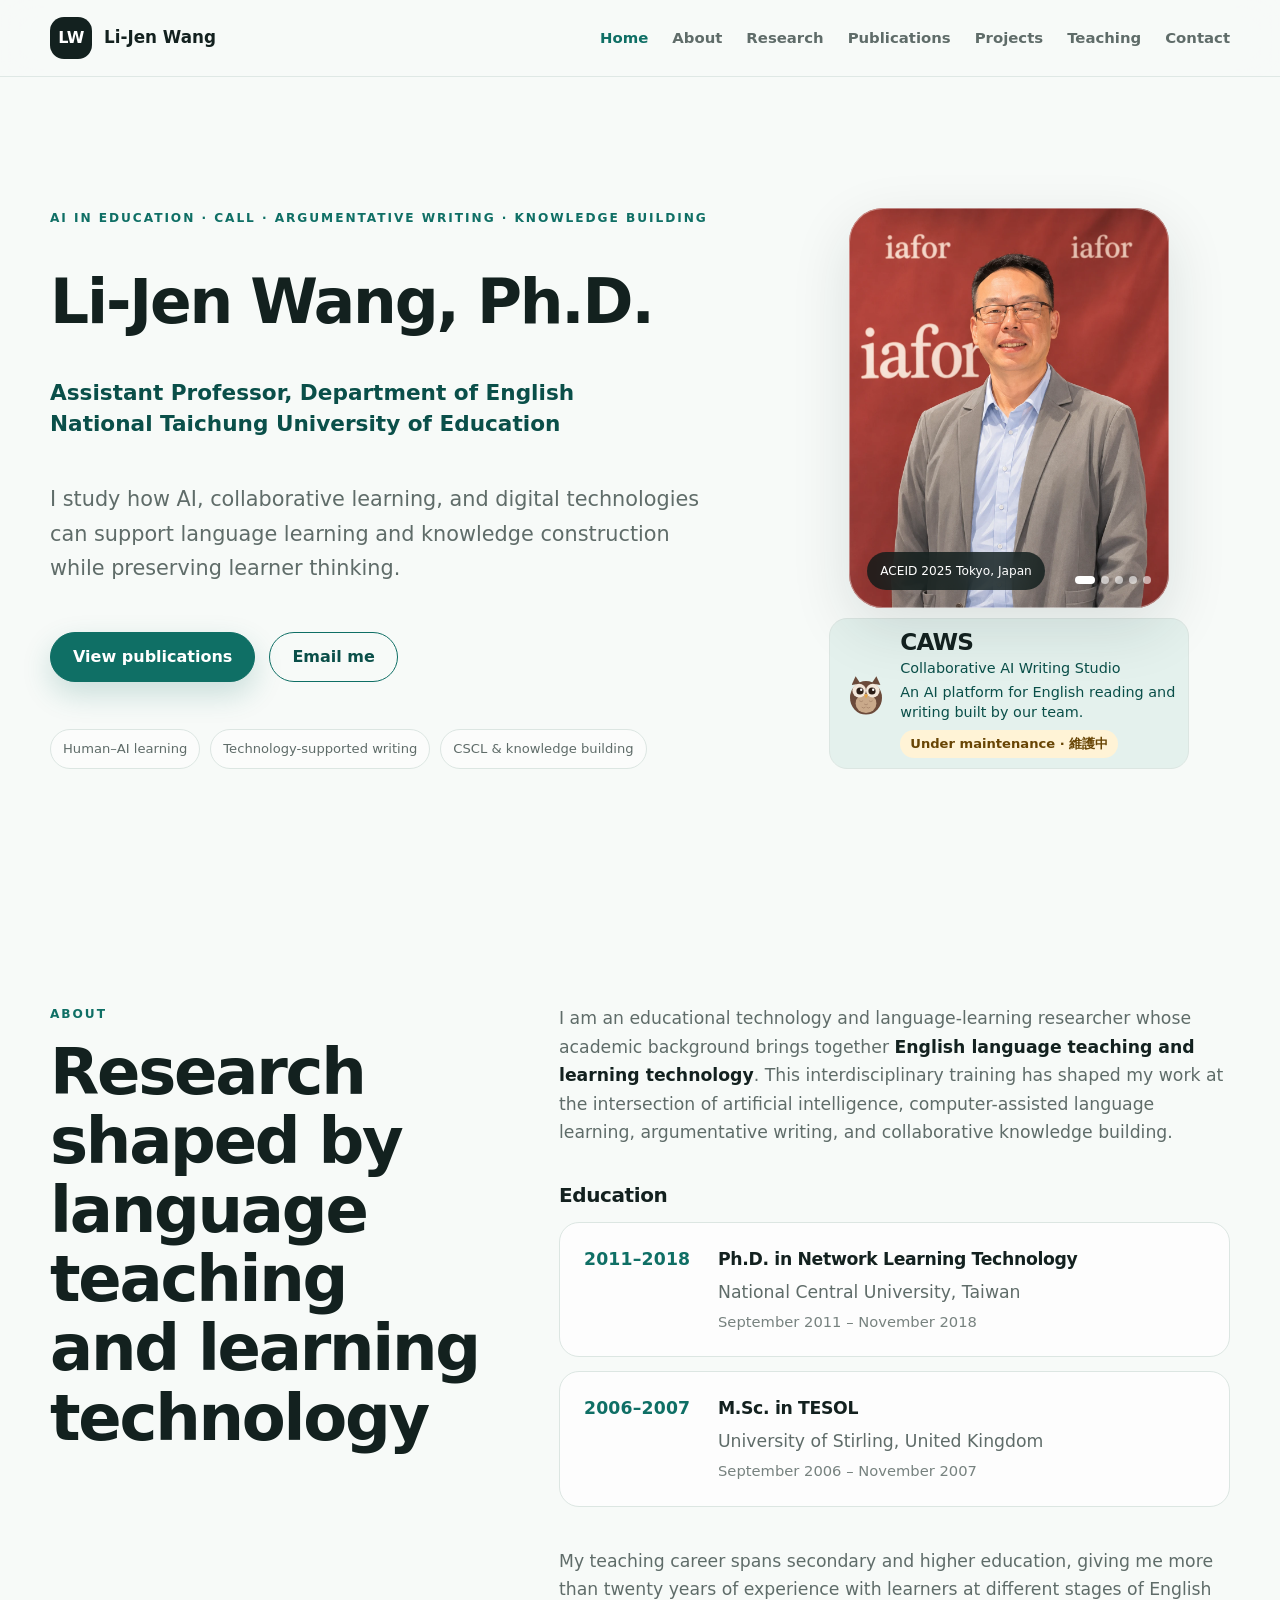
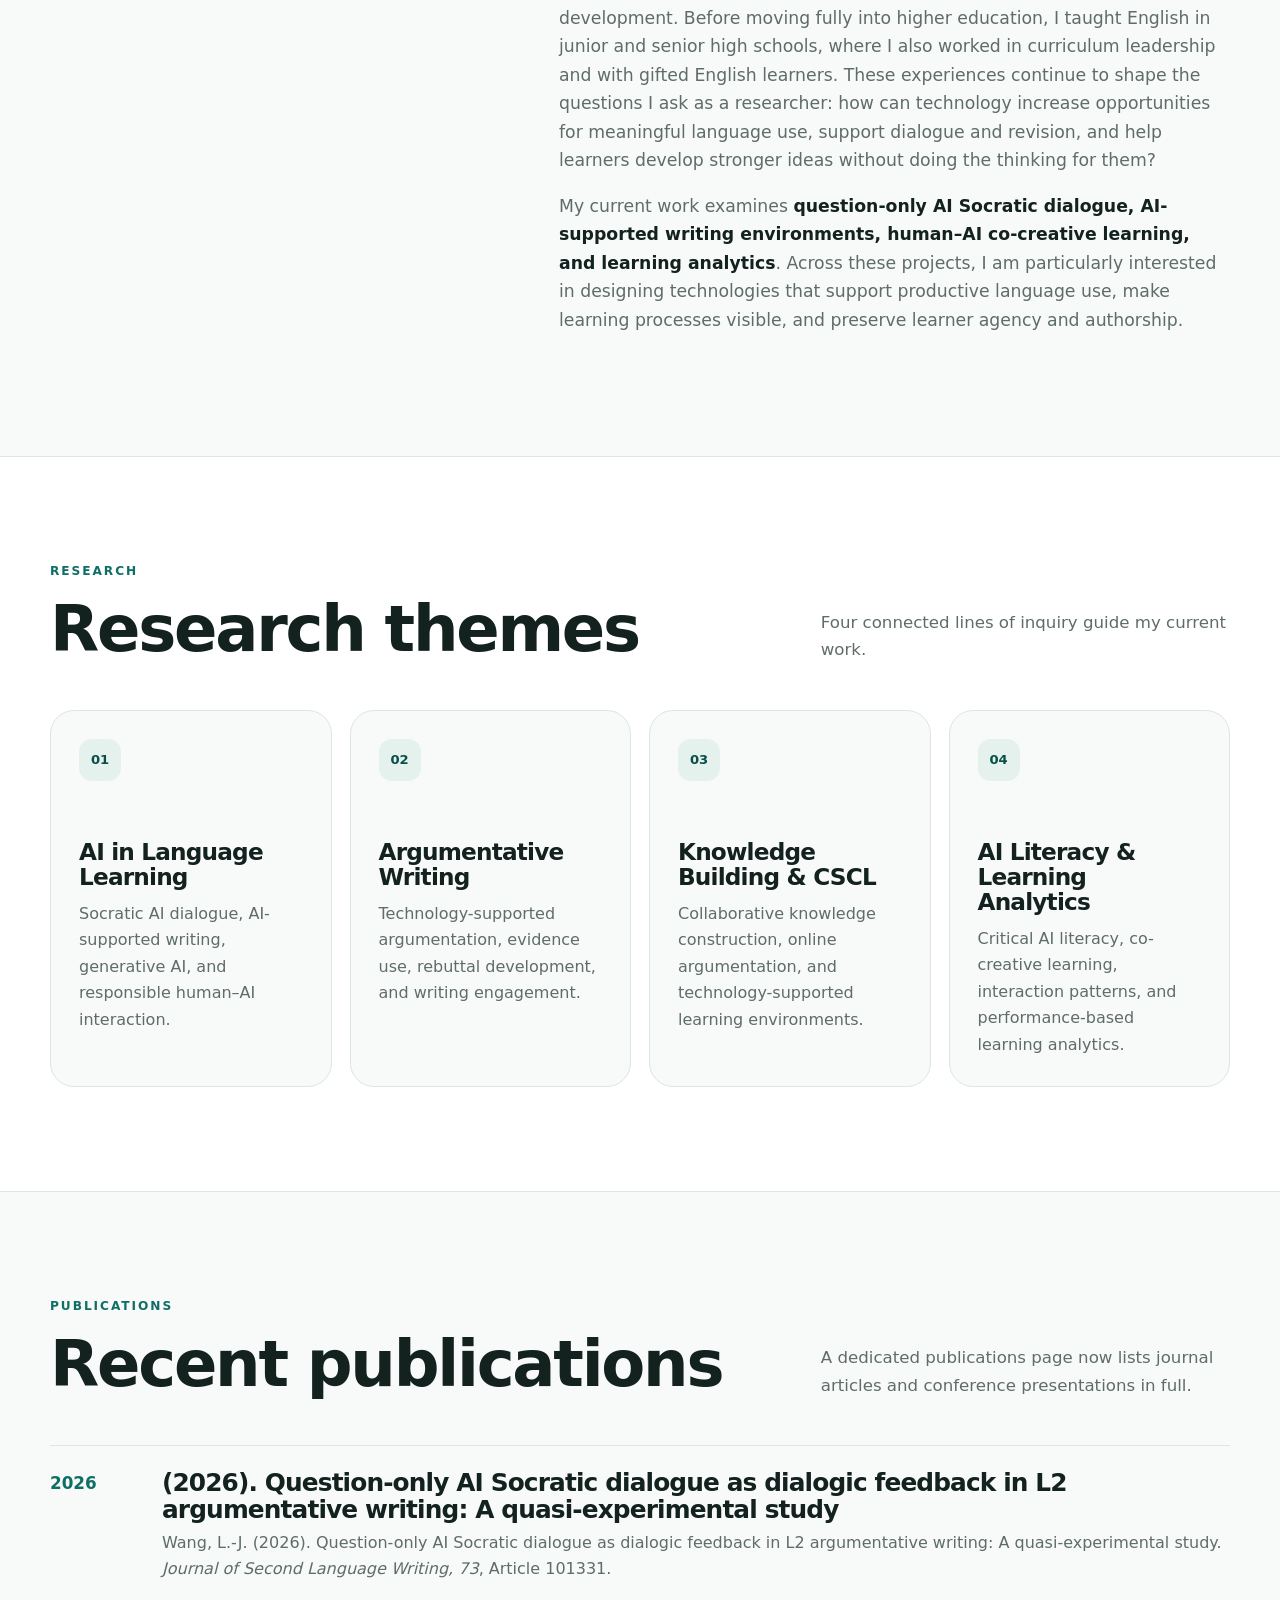
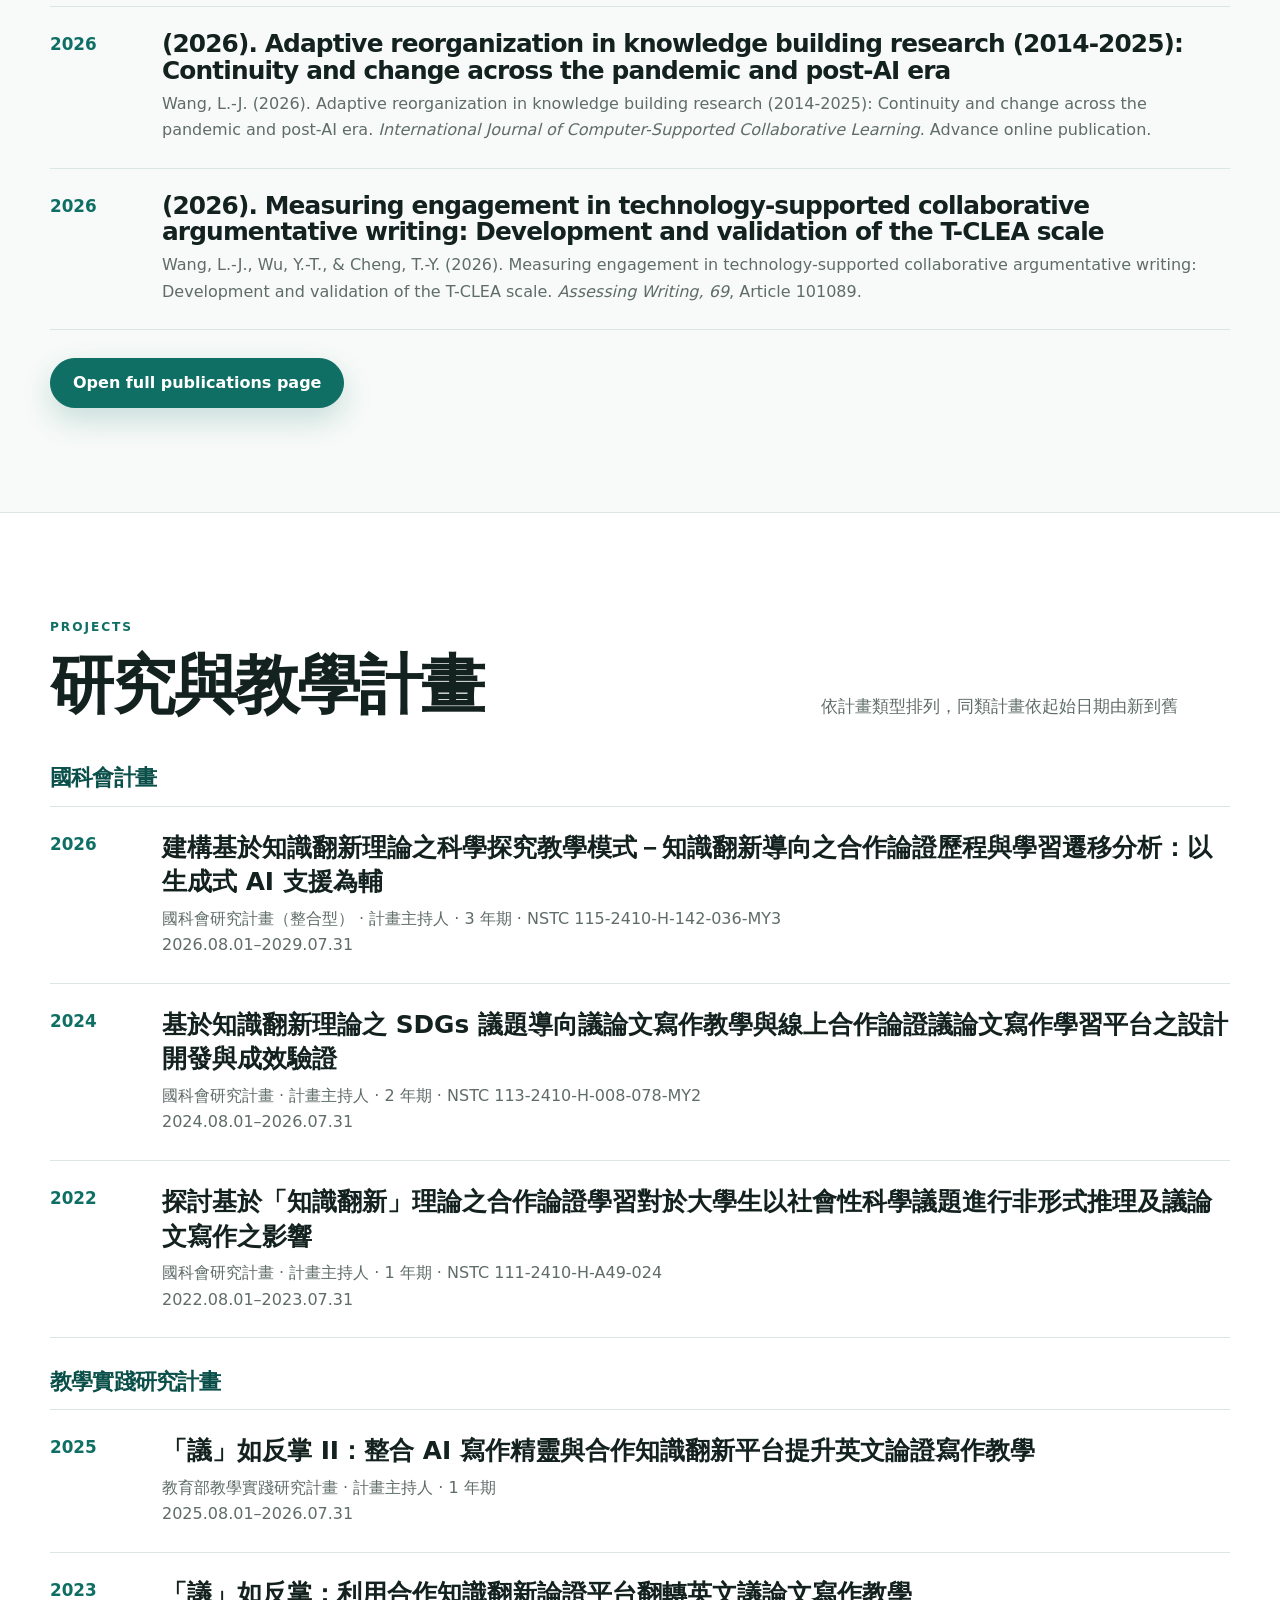
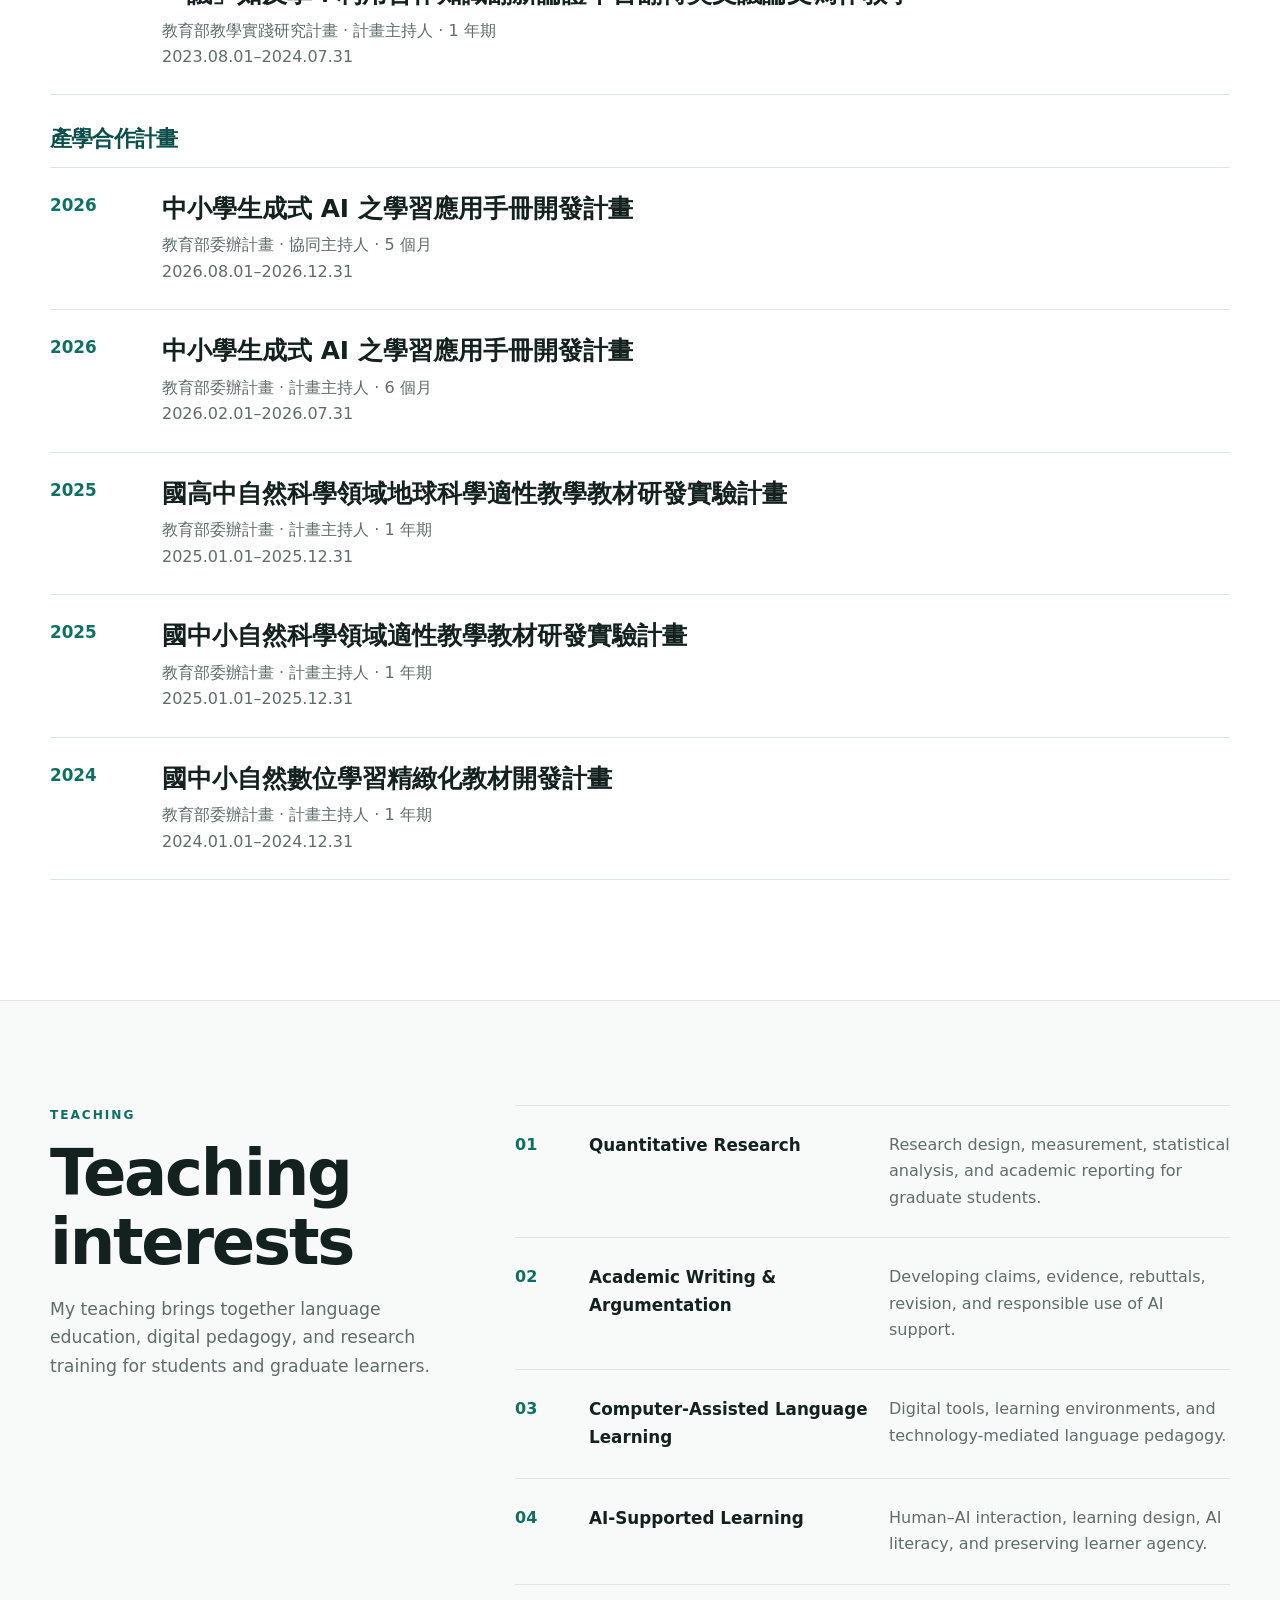
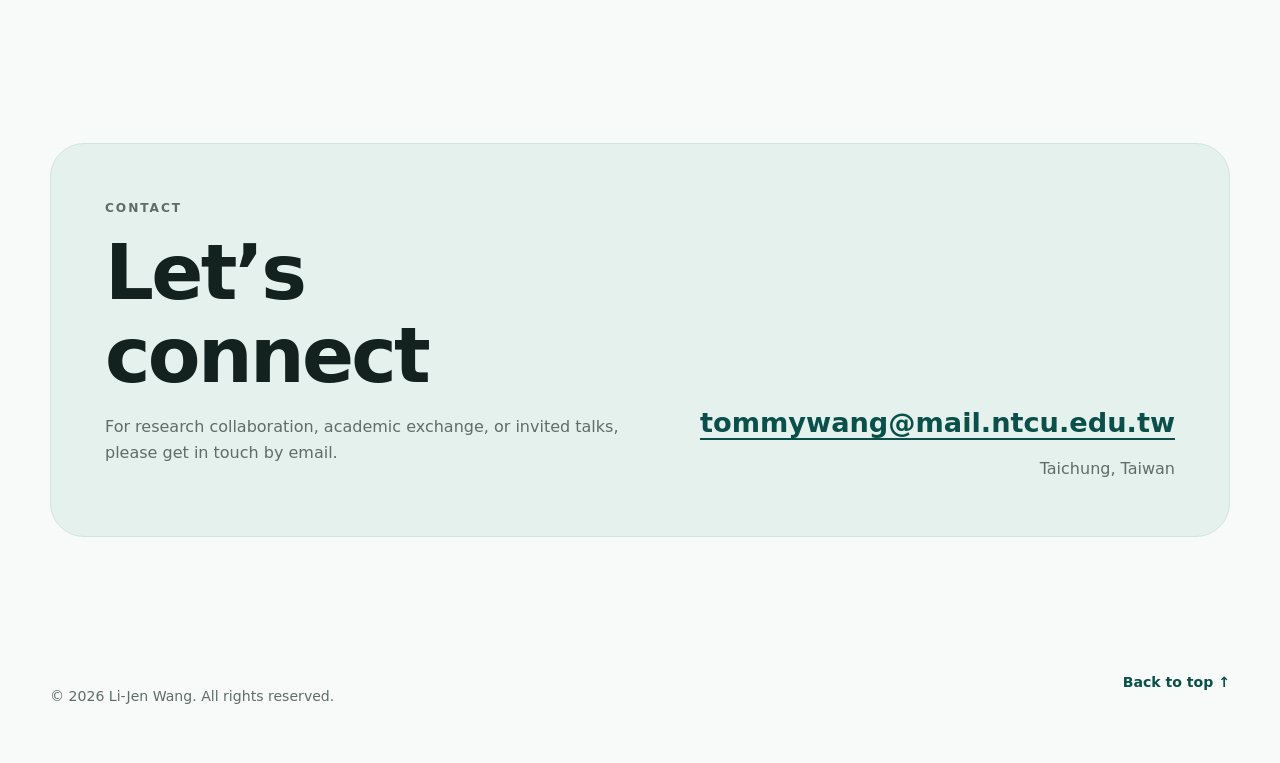
==== index.html @ 044bb235 "Rotate homepage portraits every 3 seconds, always Auto-rotation was skipped when the OS requested re" ====
<!doctype html>
<html lang="en">
<head>
  <meta charset="utf-8">
  <meta name="viewport" content="width=device-width, initial-scale=1">
  <meta name="description" content="Academic website of Li-Jen Wang, researcher in AI in education, computer-assisted language learning, argumentative writing, and knowledge building.">
  <meta name="author" content="Li-Jen Wang">
  <meta property="og:title" content="Li-Jen Wang, Ph.D. | Academic Website">
  <meta property="og:description" content="AI in Education, CALL, Argumentative Writing, and Knowledge Building.">
  <meta property="og:type" content="website">
  <meta property="og:image" content="assets/profile.png">
  <title>Li-Jen Wang, Ph.D. | Academic Website</title>
  <link rel="icon" href="assets/favicon.svg" type="image/svg+xml">
  <link rel="stylesheet" href="assets/styles.css">
  <style>
    .caws-notice {
      display: flex;
      text-decoration: none;
      align-items: center;
      gap: clamp(12px, 3vw, 22px);
      margin-top: 24px;
      padding: 16px;
      border: 1px solid var(--line);
      border-radius: 18px;
      background: var(--teal-soft);
    }
    .caws-notice svg { flex: 0 0 auto; width: clamp(52px, 10vw, 76px); height: auto; }
    .caws-notice h2 { margin: 0; font-size: 1.45rem; }
    .caws-notice p { margin: 4px 0 0; color: var(--teal-dark); line-height: 1.4; }
    .caws-status {
      display: inline-block;
      margin-top: 8px;
      padding: 3px 10px;
      border-radius: 999px;
      background: #fff3d6;
      color: #684505;
      font-size: 0.82rem;
      font-weight: 750;
    }
    .hero h1 { font-size: clamp(2.6rem, 6vw, 5.5rem); }
    .hero-visual { min-width: 0; }
    .hero-visual .caws-notice { margin-top: 18px; }
    #projects .project-list { list-style: none; padding: 0; }
    #projects .preview-item { grid-template-columns: 86px minmax(0, 1fr); }
    #projects .project-group { margin-top: 32px; }
    #projects .project-group h3 { margin: 0; color: var(--teal-dark); font-size: 1.35rem; }
    #projects .preview-item h4 {
      margin: 0 0 6px;
      font-size: clamp(1.15rem, 2.2vw, 1.55rem);
      line-height: 1.4;
    }
    #projects .preview-item p { overflow-wrap: anywhere; }
    @media (min-width: 981px) {
      .hero {
        display: grid;
        align-content: center;
        min-height: calc(100svh - 77px);
        padding: 12px 0;
      }
      .hero-grid { align-items: stretch; gap: clamp(32px, 5vw, 64px); }
      .hero-copy {
        display: flex;
        flex-direction: column;
        justify-content: space-between;
      }
      .hero-visual { display: flex; flex-direction: column; }
      .hero h1 { font-size: clamp(2.6rem, 4.8vw, 4.3rem); }
      .hero .role { margin-top: 14px; }
      .hero-text { margin-top: 16px; }
      .hero-actions, .quick-facts { margin-top: 20px; }
      .hero-visual {
        justify-self: center;
        width: min(100%, 360px);
      }
      .hero-visual .portrait-card {
        margin-bottom: 10px;
        width: min(100%, 320px, max(136px, calc(80svh - 260px)));
        margin-inline: auto;
        transform: none;
      }
      .hero-visual .caws-notice { gap: 10px; margin-top: auto; padding: 10px 12px; }
      .hero-visual .caws-notice svg { width: 48px; }
      .hero-visual .caws-notice p { font-size: 0.9rem; }
    }
    @media (max-width: 680px) {
      #projects .preview-item { grid-template-columns: minmax(0, 1fr); }
    }
    /* portrait carousel */
    .portrait-carousel img { transition: opacity .8s ease; }
    .portrait-carousel img:not(:first-of-type) { position: absolute; inset: 0; height: 100%; }
    .portrait-carousel img:not(.is-active) { opacity: 0; }
    .portrait-carousel figcaption { z-index: 2; }
    .carousel-dots { position: absolute; right: 18px; bottom: 24px; z-index: 2; display: flex; gap: 6px; }
    .carousel-dots button { width: 8px; height: 8px; padding: 0; border: 0; border-radius: 999px; background: rgba(255,255,255,.6); cursor: pointer; transition: width .3s ease, background .3s ease; }
    .carousel-dots button[aria-current="true"] { width: 20px; background: #fff; }
    @media (prefers-reduced-motion: reduce) { .portrait-carousel img, .carousel-dots button { transition: none; } }
  </style>
</head>
<body id="home">
  <a class="skip-link" href="#main">Skip to content</a>
  <header class="site-header">
    <div class="container nav-wrap">
      <a class="brand" href="index.html#home" aria-label="Li-Jen Wang home">
        <span class="brand-mark">LW</span>
        <span class="brand-text">Li-Jen Wang</span>
      </a>
      <nav class="nav" aria-label="Main navigation">
        <a class="active" href="#home">Home</a>
        <a href="#about">About</a>
        <a href="#research">Research</a>
        <a href="publications.html">Publications</a>
        <a href="#projects">Projects</a>
        <a href="#teaching">Teaching</a>
        <a href="#contact">Contact</a>
      </nav>
    </div>
  </header>

  <main id="main">
    <section class="hero">
      <div class="container hero-grid">
        <div class="hero-copy">
          <p class="eyebrow">AI in Education · CALL · Argumentative Writing · Knowledge Building</p>
          <h1>Li-Jen Wang, Ph.D.</h1>
          <p class="role">Assistant Professor, Department of English<br>National Taichung University of Education</p>
          <p class="hero-text">I study how AI, collaborative learning, and digital technologies can support language learning and knowledge construction while preserving learner thinking.</p>
          <div class="hero-actions">
            <a class="button primary" href="publications.html">View publications</a>
            <a class="button secondary" href="mailto:tommywang@mail.ntcu.edu.tw">Email me</a>
          </div>
          <div class="quick-facts" aria-label="Research profile highlights">
            <span>Human–AI learning</span>
            <span>Technology-supported writing</span>
            <span>CSCL & knowledge building</span>
          </div>
        </div>
        <div class="hero-visual">
          <figure class="portrait-card portrait-carousel" aria-roledescription="carousel" aria-label="Illustrated portraits of Li-Jen Wang at academic events">
            <img class="is-active" src="assets/portraits/portrait-1-aceid2025-iafor.webp" alt="Illustrated portrait of Li-Jen Wang in front of the IAFOR backdrop at ACEID 2025" data-caption="ACEID 2025 Tokyo, Japan">
            <img src="assets/portraits/portrait-2-aceid2025-oral.webp" alt="Illustrated portrait of Li-Jen Wang beside presentation slides at ACEID 2025" data-caption="ACEID 2025 · Oral Presentation">
            <img src="assets/portraits/portrait-3-aceid2026-poster.webp" alt="Illustrated portrait of Li-Jen Wang beside a research poster at ACEID 2026" data-caption="ACEID 2026 · Poster Session">
            <img src="assets/portraits/portrait-4-nycu2024-judge.webp" alt="Illustrated portrait of Li-Jen Wang speaking with a microphone as a competition judge" data-caption="NYCU 2024 · Invited Judge">
            <img src="assets/portraits/portrait-5-ace2026-tokyo.webp" alt="Illustrated portrait of Li-Jen Wang in a dark suit at ACE 2026 in Tokyo" data-caption="ACE 2026 Tokyo, Japan">
            <figcaption aria-live="polite">ACEID 2025 Tokyo, Japan</figcaption>
            <div class="carousel-dots"></div>
          </figure>
          <a class="caws-notice" href="https://caws.lijenwang.com" aria-labelledby="caws-title">
            <svg viewBox="0 0 120 120" width="76" height="76" aria-hidden="true" focusable="false">
              <ellipse cx="60" cy="72" rx="40" ry="42" fill="#6b4a3a"/>
              <path d="M24 40 L34 18 L46 36 Z" fill="#6b4a3a"/>
              <path d="M96 40 L86 18 L74 36 Z" fill="#6b4a3a"/>
              <ellipse cx="60" cy="86" rx="26" ry="24" fill="#c9a98a"/>
              <path d="M44 80 q4 4 8 0 M56 88 q4 4 8 0 M68 80 q4 4 8 0 M50 96 q4 4 8 0 M62 96 q4 4 8 0" stroke="#a5836a" stroke-width="2" fill="none" stroke-linecap="round"/>
              <circle cx="43" cy="54" r="17" fill="#f3e7da"/>
              <circle cx="77" cy="54" r="17" fill="#f3e7da"/>
              <circle cx="45" cy="55" r="9" fill="#2b1d16"/>
              <circle cx="75" cy="55" r="9" fill="#2b1d16"/>
              <circle cx="48" cy="52" r="3" fill="#fff"/>
              <circle cx="78" cy="52" r="3" fill="#fff"/>
              <path d="M55 64 L60 74 L65 64 Z" fill="#e8a33d"/>
            </svg>
            <div>
              <h2 id="caws-title">CAWS</h2>
              <p>Collaborative AI Writing Studio</p>
              <p>An AI platform for English reading and writing built by our team.</p>
              <span class="caws-status">Under maintenance · <span lang="zh-Hant">維護中</span></span>
            </div>
          </a>
        </div>
      </div>
    </section>

    <section class="section" id="about">
      <div class="container split about-split">
        <div>
          <p class="section-kicker">About</p>
          <h2>Research shaped by language teaching and learning technology</h2>
        </div>
        <div class="prose about-prose">
          <p>I am an educational technology and language-learning researcher whose academic background brings together <strong>English language teaching and learning technology</strong>. This interdisciplinary training has shaped my work at the intersection of artificial intelligence, computer-assisted language learning, argumentative writing, and collaborative knowledge building.</p>

          <div class="education-block" aria-label="Education">
            <h3>Education</h3>
            <div class="education-list">
              <article class="education-card">
                <span class="education-date">2011–2018</span>
                <div>
                  <h4>Ph.D. in Network Learning Technology</h4>
                  <p>National Central University, Taiwan</p>
                  <p class="education-detail">September 2011 – November 2018</p>
                </div>
              </article>
              <article class="education-card">
                <span class="education-date">2006–2007</span>
                <div>
                  <h4>M.Sc. in TESOL</h4>
                  <p>University of Stirling, United Kingdom</p>
                  <p class="education-detail">September 2006 – November 2007</p>
                </div>
              </article>
            </div>
          </div>

          <p>My teaching career spans secondary and higher education, giving me more than twenty years of experience with learners at different stages of English development. Before moving fully into higher education, I taught English in junior and senior high schools, where I also worked in curriculum leadership and with gifted English learners. These experiences continue to shape the questions I ask as a researcher: how can technology increase opportunities for meaningful language use, support dialogue and revision, and help learners develop stronger ideas without doing the thinking for them?</p>

          <p>My current work examines <strong>question-only AI Socratic dialogue, AI-supported writing environments, human–AI co-creative learning, and learning analytics</strong>. Across these projects, I am particularly interested in designing technologies that support productive language use, make learning processes visible, and preserve learner agency and authorship.</p>
        </div>
      </div>
    </section>

    <section class="section alt" id="research">
      <div class="container">
        <p class="section-kicker">Research</p>
        <div class="section-heading-row">
          <h2>Research themes</h2>
          <p>Four connected lines of inquiry guide my current work.</p>
        </div>
        <div class="card-grid research-grid">
          <article class="card">
            <span class="card-number">01</span>
            <h3>AI in Language Learning</h3>
            <p>Socratic AI dialogue, AI-supported writing, generative AI, and responsible human–AI interaction.</p>
          </article>
          <article class="card">
            <span class="card-number">02</span>
            <h3>Argumentative Writing</h3>
            <p>Technology-supported argumentation, evidence use, rebuttal development, and writing engagement.</p>
          </article>
          <article class="card">
            <span class="card-number">03</span>
            <h3>Knowledge Building & CSCL</h3>
            <p>Collaborative knowledge construction, online argumentation, and technology-supported learning environments.</p>
          </article>
          <article class="card">
            <span class="card-number">04</span>
            <h3>AI Literacy & Learning Analytics</h3>
            <p>Critical AI literacy, co-creative learning, interaction patterns, and performance-based learning analytics.</p>
          </article>
        </div>
      </div>
    </section>

    <section class="section" id="publications-preview">
      <div class="container">
        <p class="section-kicker">Publications</p>
        <div class="section-heading-row">
          <h2>Recent publications</h2>
          <p>A dedicated publications page now lists journal articles and conference presentations in full.</p>
        </div>
        <div class="pub-preview">
          <article class="preview-item"><div class="pub-year">2026</div><div><h3>(2026). Question-only AI Socratic dialogue as dialogic feedback in L2 argumentative writing: A quasi-experimental study</h3><p>Wang, L.-J. (2026). Question-only AI Socratic dialogue as dialogic feedback in L2 argumentative writing: A quasi-experimental study. <em>Journal of Second Language Writing, 73</em>, Article 101331.</p></div></article><article class="preview-item"><div class="pub-year">2026</div><div><h3>(2026). Adaptive reorganization in knowledge building research (2014-2025): Continuity and change across the pandemic and post-AI era</h3><p>Wang, L.-J. (2026). Adaptive reorganization in knowledge building research (2014-2025): Continuity and change across the pandemic and post-AI era. <em>International Journal of Computer-Supported Collaborative Learning</em>. Advance online publication.</p></div></article><article class="preview-item"><div class="pub-year">2026</div><div><h3>(2026). Measuring engagement in technology-supported collaborative argumentative writing: Development and validation of the T-CLEA scale</h3><p>Wang, L.-J., Wu, Y.-T., & Cheng, T.-Y. (2026). Measuring engagement in technology-supported collaborative argumentative writing: Development and validation of the T-CLEA scale. <em>Assessing Writing, 69</em>, Article 101089.</p></div></article>
        </div>
        <div class="hero-actions" style="margin-top:28px;">
          <a class="button primary" href="publications.html">Open full publications page</a>
        </div>
      </div>
    </section>

    <section class="section alt" id="projects">
      <div class="container">
        <p class="section-kicker">Projects</p>
        <div lang="zh-Hant">
          <div class="section-heading-row">
            <h2>研究與教學計畫</h2>
            <p>依計畫類型排列，同類計畫依起始日期由新到舊</p>
          </div>
          <section class="project-group">
            <h3>國科會計畫</h3>
            <ul class="pub-preview project-list" role="list">
              <li class="preview-item">
                <div class="pub-year">2026</div>
                <div>
                  <h4>建構基於知識翻新理論之科學探究教學模式－知識翻新導向之合作論證歷程與學習遷移分析：以生成式 AI 支援為輔</h4>
                  <p>國科會研究計畫（整合型） · 計畫主持人 · 3 年期 · NSTC 115-2410-H-142-036-MY3</p>
                  <p>2026.08.01–2029.07.31</p>
                </div>
              </li>
              <li class="preview-item">
                <div class="pub-year">2024</div>
                <div>
                  <h4>基於知識翻新理論之 SDGs 議題導向議論文寫作教學與線上合作論證議論文寫作學習平台之設計開發與成效驗證</h4>
                  <p>國科會研究計畫 · 計畫主持人 · 2 年期 · NSTC 113-2410-H-008-078-MY2</p>
                  <p>2024.08.01–2026.07.31</p>
                </div>
              </li>
              <li class="preview-item">
                <div class="pub-year">2022</div>
                <div>
                  <h4>探討基於「知識翻新」理論之合作論證學習對於大學生以社會性科學議題進行非形式推理及議論文寫作之影響</h4>
                  <p>國科會研究計畫 · 計畫主持人 · 1 年期 · NSTC 111-2410-H-A49-024</p>
                  <p>2022.08.01–2023.07.31</p>
                </div>
              </li>
            </ul>
          </section>
          <section class="project-group">
            <h3>教學實踐研究計畫</h3>
            <ul class="pub-preview project-list" role="list">
              <li class="preview-item">
                <div class="pub-year">2025</div>
                <div>
                  <h4>「議」如反掌 II：整合 AI 寫作精靈與合作知識翻新平台提升英文論證寫作教學</h4>
                  <p>教育部教學實踐研究計畫 · 計畫主持人 · 1 年期</p>
                  <p>2025.08.01–2026.07.31</p>
                </div>
              </li>
              <li class="preview-item">
                <div class="pub-year">2023</div>
                <div>
                  <h4>「議」如反掌：利用合作知識翻新論證平台翻轉英文議論文寫作教學</h4>
                  <p>教育部教學實踐研究計畫 · 計畫主持人 · 1 年期</p>
                  <p>2023.08.01–2024.07.31</p>
                </div>
              </li>
            </ul>
          </section>
          <section class="project-group">
            <h3>產學合作計畫</h3>
            <ul class="pub-preview project-list" role="list">
              <li class="preview-item">
                <div class="pub-year">2026</div>
                <div>
                  <h4>中小學生成式 AI 之學習應用手冊開發計畫</h4>
                  <p>教育部委辦計畫 · 協同主持人 · 5 個月</p>
                  <p>2026.08.01–2026.12.31</p>
                </div>
              </li>
              <li class="preview-item">
                <div class="pub-year">2026</div>
                <div>
                  <h4>中小學生成式 AI 之學習應用手冊開發計畫</h4>
                  <p>教育部委辦計畫 · 計畫主持人 · 6 個月</p>
                  <p>2026.02.01–2026.07.31</p>
                </div>
              </li>
              <li class="preview-item">
                <div class="pub-year">2025</div>
                <div>
                  <h4>國高中自然科學領域地球科學適性教學教材研發實驗計畫</h4>
                  <p>教育部委辦計畫 · 計畫主持人 · 1 年期</p>
                  <p>2025.01.01–2025.12.31</p>
                </div>
              </li>
              <li class="preview-item">
                <div class="pub-year">2025</div>
                <div>
                  <h4>國中小自然科學領域適性教學教材研發實驗計畫</h4>
                  <p>教育部委辦計畫 · 計畫主持人 · 1 年期</p>
                  <p>2025.01.01–2025.12.31</p>
                </div>
              </li>
              <li class="preview-item">
                <div class="pub-year">2024</div>
                <div>
                  <h4>國中小自然數位學習精緻化教材開發計畫</h4>
                  <p>教育部委辦計畫 · 計畫主持人 · 1 年期</p>
                  <p>2024.01.01–2024.12.31</p>
                </div>
              </li>
            </ul>
          </section>
        </div>
      </div>
    </section>

    <section class="section" id="teaching">
      <div class="container teaching-layout">
        <div>
          <p class="section-kicker">Teaching</p>
          <h2>Teaching interests</h2>
          <p class="lead">My teaching brings together language education, digital pedagogy, and research training for students and graduate learners.</p>
        </div>
        <div class="teaching-list">
          <div><span>01</span><strong>Quantitative Research</strong><p>Research design, measurement, statistical analysis, and academic reporting for graduate students.</p></div>
          <div><span>02</span><strong>Academic Writing & Argumentation</strong><p>Developing claims, evidence, rebuttals, revision, and responsible use of AI support.</p></div>
          <div><span>03</span><strong>Computer-Assisted Language Learning</strong><p>Digital tools, learning environments, and technology-mediated language pedagogy.</p></div>
          <div><span>04</span><strong>AI-Supported Learning</strong><p>Human–AI interaction, learning design, AI literacy, and preserving learner agency.</p></div>
        </div>
      </div>
    </section>

    <section class="section contact-section" id="contact">
      <div class="container contact-card">
        <div>
          <p class="section-kicker">Contact</p>
          <h2>Let’s connect</h2>
          <p>For research collaboration, academic exchange, or invited talks, please get in touch by email.</p>
        </div>
        <div class="contact-links">
          <a href="mailto:tommywang@mail.ntcu.edu.tw">tommywang@mail.ntcu.edu.tw</a>
          <p>Taichung, Taiwan</p>
        </div>
      </div>
    </section>
  </main>

  <footer class="site-footer">
    <div class="container footer-row">
      <p>© 2026 Li-Jen Wang. All rights reserved.</p>
      <a href="#home">Back to top ↑</a>
    </div>
  </footer>
  <script>
    (function () {
      var card = document.querySelector('.portrait-carousel');
      if (!card) return;
      var slides = card.querySelectorAll('img');
      var caption = card.querySelector('figcaption');
      var dotsBox = card.querySelector('.carousel-dots');
      var index = 0, timer = null, DELAY = 3000;
      var dots = Array.prototype.map.call(slides, function (img, i) {
        var b = document.createElement('button');
        b.type = 'button';
        b.setAttribute('aria-label', 'Show portrait ' + (i + 1) + ': ' + img.dataset.caption);
        b.addEventListener('click', function () { show(i); restart(); });
        dotsBox.appendChild(b);
        return b;
      });
      function show(i) {
        index = (i + slides.length) % slides.length;
        slides.forEach(function (s, n) { s.classList.toggle('is-active', n === index); });
        dots.forEach(function (d, n) { d.setAttribute('aria-current', n === index ? 'true' : 'false'); });
        caption.textContent = slides[index].dataset.caption;
      }
      function restart() {
        clearInterval(timer);
        timer = setInterval(function () { show(index + 1); }, DELAY);
      }
      show(0);
      restart();
    })();
  </script>
</body>
</html>
---- assets/styles.css ----
:root {
  --ink: #13211f;
  --muted: #5f6c69;
  --line: #dce6e2;
  --paper: #f7faf8;
  --white: #ffffff;
  --teal: #0f6f65;
  --teal-dark: #0a4f49;
  --teal-soft: #e4f1ed;
  --sand: #efe8dd;
  --max: 1180px;
  --radius: 24px;
  --shadow: 0 20px 60px rgba(16, 45, 39, 0.12);
}

* { box-sizing: border-box; }
html { scroll-behavior: smooth; }
body {
  margin: 0;
  color: var(--ink);
  background: var(--paper);
  font-family: Inter, ui-sans-serif, system-ui, -apple-system, BlinkMacSystemFont, "Segoe UI", sans-serif;
  line-height: 1.65;
  -webkit-font-smoothing: antialiased;
}
img { max-width: 100%; display: block; }
a { color: inherit; }
.container { width: min(calc(100% - 40px), var(--max)); margin-inline: auto; }
.skip-link { position: fixed; left: 12px; top: -60px; padding: 10px 14px; background: var(--ink); color: white; z-index: 999; }
.skip-link:focus { top: 12px; }

.site-header {
  position: sticky;
  top: 0;
  z-index: 100;
  backdrop-filter: blur(18px);
  background: rgba(247, 250, 248, 0.86);
  border-bottom: 1px solid rgba(220, 230, 226, 0.85);
}
.nav-wrap { height: 76px; display: flex; align-items: center; justify-content: space-between; gap: 24px; }
.brand { display: inline-flex; align-items: center; gap: 12px; text-decoration: none; font-weight: 760; }
.brand-mark { width: 42px; height: 42px; border-radius: 14px; display: grid; place-items: center; background: var(--ink); color: white; letter-spacing: -0.03em; }
.brand-text { font-size: 1.05rem; }
.nav { display: flex; align-items: center; gap: 24px; flex-wrap: wrap; }
.nav a { text-decoration: none; font-size: 0.93rem; color: var(--muted); font-weight: 650; }
.nav a:hover, .nav a.active { color: var(--teal); }

.hero { padding: 86px 0 96px; overflow: hidden; }
.hero-grid { display: grid; grid-template-columns: minmax(0, 1.1fr) minmax(320px, 0.72fr); align-items: center; gap: 74px; }
.eyebrow, .section-kicker { text-transform: uppercase; letter-spacing: 0.16em; font-size: 0.76rem; font-weight: 800; color: var(--teal); margin: 0 0 14px; }
h1, h2, h3 { letter-spacing: -0.035em; line-height: 1.08; }
h1 { font-size: clamp(3.6rem, 8vw, 7rem); margin: 0; max-width: 900px; }
.page-hero h1 { font-size: clamp(2.8rem, 6vw, 5rem); }
.role { margin: 22px 0 0; font-size: clamp(1.08rem, 2vw, 1.35rem); color: var(--teal-dark); font-weight: 720; line-height: 1.45; }
.hero-text { max-width: 720px; font-size: clamp(1.08rem, 1.8vw, 1.3rem); color: var(--muted); margin: 26px 0 0; }
.hero-actions { display: flex; gap: 14px; margin-top: 34px; flex-wrap: wrap; }
.button { display: inline-flex; min-height: 50px; padding: 0 22px; align-items: center; justify-content: center; border-radius: 999px; text-decoration: none; font-weight: 760; border: 1px solid var(--teal); transition: transform .2s ease, box-shadow .2s ease, background .2s ease; }
.button:hover { transform: translateY(-2px); }
.button.primary { background: var(--teal); color: white; box-shadow: 0 12px 30px rgba(15,111,101,.2); }
.button.primary:hover { background: var(--teal-dark); }
.button.secondary { color: var(--teal-dark); background: transparent; }
.button.secondary:hover { background: var(--teal-soft); }
.quick-facts { display: flex; flex-wrap: wrap; gap: 10px; margin-top: 30px; }
.quick-facts span { border: 1px solid var(--line); background: rgba(255,255,255,.55); padding: 8px 12px; border-radius: 999px; font-size: 0.82rem; color: var(--muted); }

.portrait-card { position: relative; margin: 0; border-radius: 34px; overflow: hidden; background: var(--sand); box-shadow: var(--shadow); transform: rotate(1.2deg); }
.portrait-card::after { content: ""; position: absolute; inset: 0; box-shadow: inset 0 0 0 1px rgba(255,255,255,.4); pointer-events: none; border-radius: inherit; }
.portrait-card img { width: 100%; aspect-ratio: 4 / 5; object-fit: cover; object-position: 50% 38%; }
.portrait-card figcaption { position: absolute; left: 18px; bottom: 18px; background: rgba(10,24,22,.78); color: white; backdrop-filter: blur(12px); padding: 9px 13px; border-radius: 999px; font-size: .76rem; }

.section { padding: 104px 0; }
.section.alt { background: var(--white); border-top: 1px solid var(--line); border-bottom: 1px solid var(--line); }
.section h2 { font-size: clamp(2.2rem, 5vw, 4.6rem); margin: 0; }
.section-heading-row { display: grid; grid-template-columns: 1fr minmax(280px, 0.56fr); align-items: end; gap: 40px; margin-bottom: 46px; }
.section-heading-row > p { margin: 0; color: var(--muted); font-size: 1.04rem; }
.split { display: grid; grid-template-columns: .78fr 1.22fr; gap: 80px; }
.prose { max-width: 760px; color: var(--muted); font-size: 1.08rem; }
.prose p:first-child { margin-top: 0; }
.about-prose strong { color: var(--ink); }
.education-block { margin: 38px 0 40px; }
.education-block h3 { margin: 0 0 16px; color: var(--ink); font-size: 1.25rem; letter-spacing: -0.02em; }
.education-list { display: grid; gap: 14px; }
.education-card { display: grid; grid-template-columns: 112px 1fr; gap: 22px; align-items: start; padding: 22px 24px; background: rgba(255,255,255,.72); border: 1px solid var(--line); border-radius: 20px; }
.education-date { color: var(--teal); font-weight: 820; letter-spacing: .01em; }
.education-card h4 { margin: 0 0 4px; color: var(--ink); font-size: 1.08rem; letter-spacing: -0.02em; }
.education-card p { margin: 0; }
.education-card .education-detail { margin-top: 4px; font-size: .92rem; color: #77827f; }

.card-grid { display: grid; gap: 18px; }
.research-grid { grid-template-columns: repeat(4, 1fr); }
.card { min-height: 260px; padding: 28px; background: var(--paper); border: 1px solid var(--line); border-radius: var(--radius); }
.card-number { display: inline-flex; width: 42px; height: 42px; border-radius: 13px; align-items: center; justify-content: center; background: var(--teal-soft); color: var(--teal-dark); font-weight: 800; font-size: .82rem; }
.card h3 { font-size: 1.45rem; margin: 58px 0 12px; }
.card p { color: var(--muted); margin: 0; }

.pub-preview { border-top: 1px solid var(--line); }
.preview-item { display: grid; grid-template-columns: 86px 1fr; gap: 26px; padding: 24px 0; border-bottom: 1px solid var(--line); }
.preview-item .pub-year { color: var(--teal); font-weight: 840; font-size: 1.05rem; }
.preview-item h3 { margin: 0 0 6px; font-size: clamp(1.15rem, 2.2vw, 1.55rem); }
.preview-item p { margin: 0; color: var(--muted); }

.publication-group { margin-top: 54px; }
.group-heading { display:flex; align-items: baseline; justify-content: space-between; gap: 16px; margin-bottom: 18px; }
.group-heading h2, .group-heading h3 { margin:0; }
.group-heading p { margin:0; color:var(--muted); font-size: .98rem; }
.pub-list { border-top: 1px solid var(--line); }
.publication { display: grid; grid-template-columns: 90px 1fr; gap: 24px; padding: 24px 0; border-bottom: 1px solid var(--line); }
.pub-year { color: var(--teal); font-weight: 840; font-size: 1.05rem; }
.publication h3 { margin: 0 0 6px; font-size: clamp(1.05rem, 2vw, 1.4rem); }
.publication p { margin: 0; color: var(--muted); }
.publication a { color: var(--teal); font-weight: 760; text-underline-offset: 4px; }

.project-grid { grid-template-columns: repeat(2, 1fr); }
.project-card { padding: 34px; min-height: 300px; border-radius: var(--radius); background: var(--ink); color: white; position: relative; overflow: hidden; }
.project-card::before { content: ""; position: absolute; width: 180px; height: 180px; border-radius: 50%; background: rgba(75, 198, 183, .14); right: -60px; top: -70px; }
.project-card:nth-child(2), .project-card:nth-child(3) { background: var(--teal-dark); }
.project-card .tag { color: #b9e0d9; text-transform: uppercase; letter-spacing: .14em; font-weight: 800; font-size: .72rem; }
.project-card h3 { font-size: clamp(1.7rem, 3vw, 2.6rem); margin: 54px 0 14px; max-width: 520px; }
.project-card p:last-child { color: #d6e3df; max-width: 560px; }

.teaching-layout { display: grid; grid-template-columns: .7fr 1.3fr; gap: 80px; }
.lead { color: var(--muted); font-size: 1.08rem; max-width: 460px; }
.teaching-list { border-top: 1px solid var(--line); }
.teaching-list > div { display: grid; grid-template-columns: 54px 280px 1fr; gap: 20px; align-items: start; padding: 26px 0; border-bottom: 1px solid var(--line); }
.teaching-list span { color: var(--teal); font-weight: 800; }
.teaching-list strong { font-size: 1.05rem; }
.teaching-list p { margin: 0; color: var(--muted); }

.contact-section { padding-top: 54px; }
.contact-card { display: grid; grid-template-columns: 1.2fr .8fr; gap: 60px; align-items: end; background: var(--teal-soft); border: 1px solid #cfe5df; border-radius: 34px; padding: 54px; }
.contact-card h2 { font-size: clamp(2.6rem, 6vw, 5rem); }
.contact-card p { color: var(--muted); max-width: 650px; }
.contact-links { text-align: right; }
.contact-links a { display: inline-block; font-weight: 820; color: var(--teal-dark); font-size: clamp(1.15rem, 2.4vw, 1.7rem); text-underline-offset: 6px; }
.contact-links p { margin: 10px 0 0; }

.note-box { background: var(--white); border: 1px solid var(--line); border-radius: var(--radius); padding: 22px 24px; color: var(--muted); }
.page-hero { padding: 72px 0 40px; }
.page-meta { display:flex; gap:12px; flex-wrap: wrap; margin-top:18px; }
.page-meta span { border: 1px solid var(--line); border-radius: 999px; padding: 8px 12px; font-size: .84rem; color: var(--muted); background: rgba(255,255,255,.65); }

.site-footer { padding: 30px 0 40px; }
.footer-row { display: flex; justify-content: space-between; gap: 20px; color: var(--muted); font-size: .88rem; }
.footer-row a { color: var(--teal-dark); font-weight: 700; text-decoration: none; }

@media (max-width: 980px) {
  .nav { display: none; }
  .hero-grid, .split, .teaching-layout, .contact-card { grid-template-columns: 1fr; }
  .hero { padding-top: 58px; }
  .portrait-card { max-width: 650px; transform: none; }
  .research-grid { grid-template-columns: repeat(2, 1fr); }
  .section-heading-row { grid-template-columns: 1fr; align-items: start; }
  .teaching-list > div { grid-template-columns: 44px 1fr; }
  .teaching-list p { grid-column: 2; }
  .contact-links { text-align: left; }
}

@media (max-width: 680px) {
  .container { width: min(calc(100% - 28px), var(--max)); }
  .nav-wrap { height: 66px; }
  .brand-text { font-size: .98rem; }
  .hero { padding: 48px 0 70px; }
  h1 { font-size: clamp(2.8rem, 17vw, 5rem); }
  .section { padding: 74px 0; }
  .research-grid, .project-grid { grid-template-columns: 1fr; }
  .publication, .preview-item { grid-template-columns: 1fr; gap: 8px; padding: 22px 0; }
  .education-card { grid-template-columns: 1fr; gap: 8px; padding: 20px; }
  .contact-card { padding: 32px; }
  .footer-row { flex-direction: column; }
  .portrait-card img { aspect-ratio: 1 / 1.18; }
}
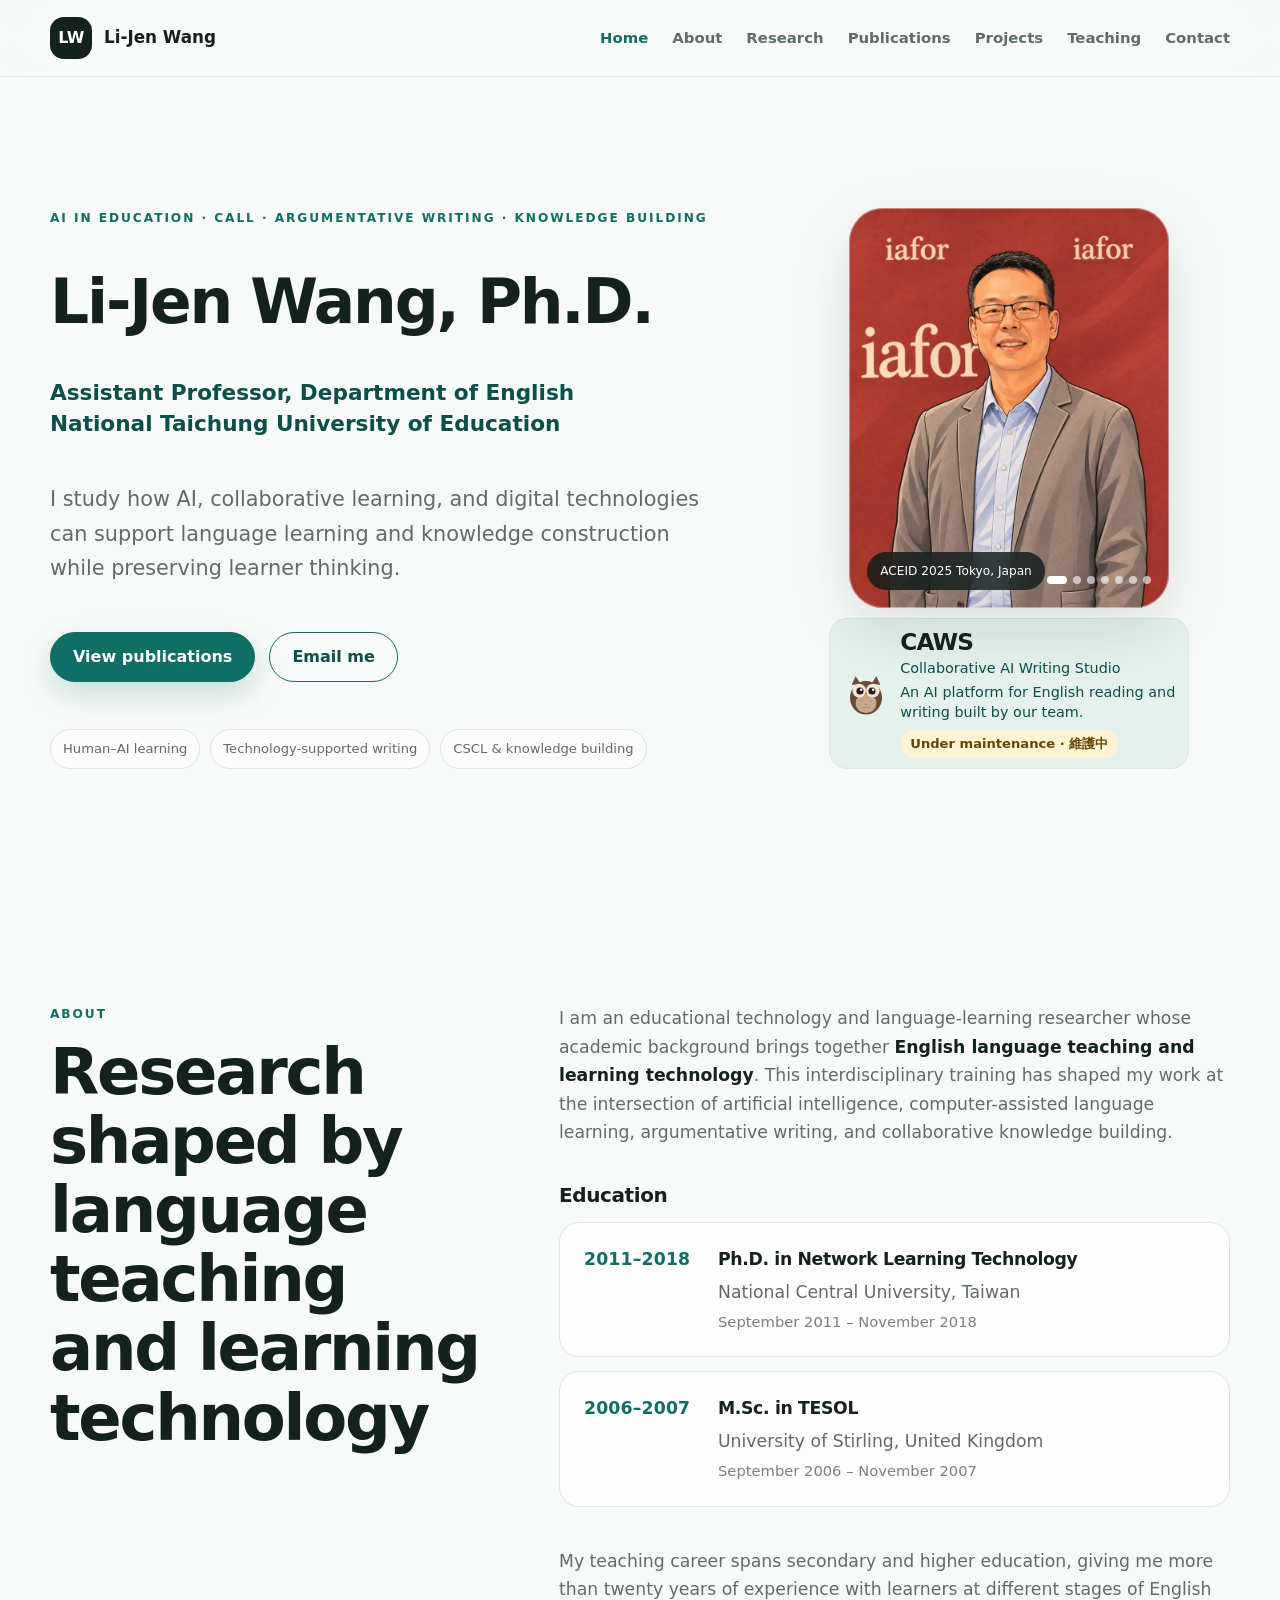
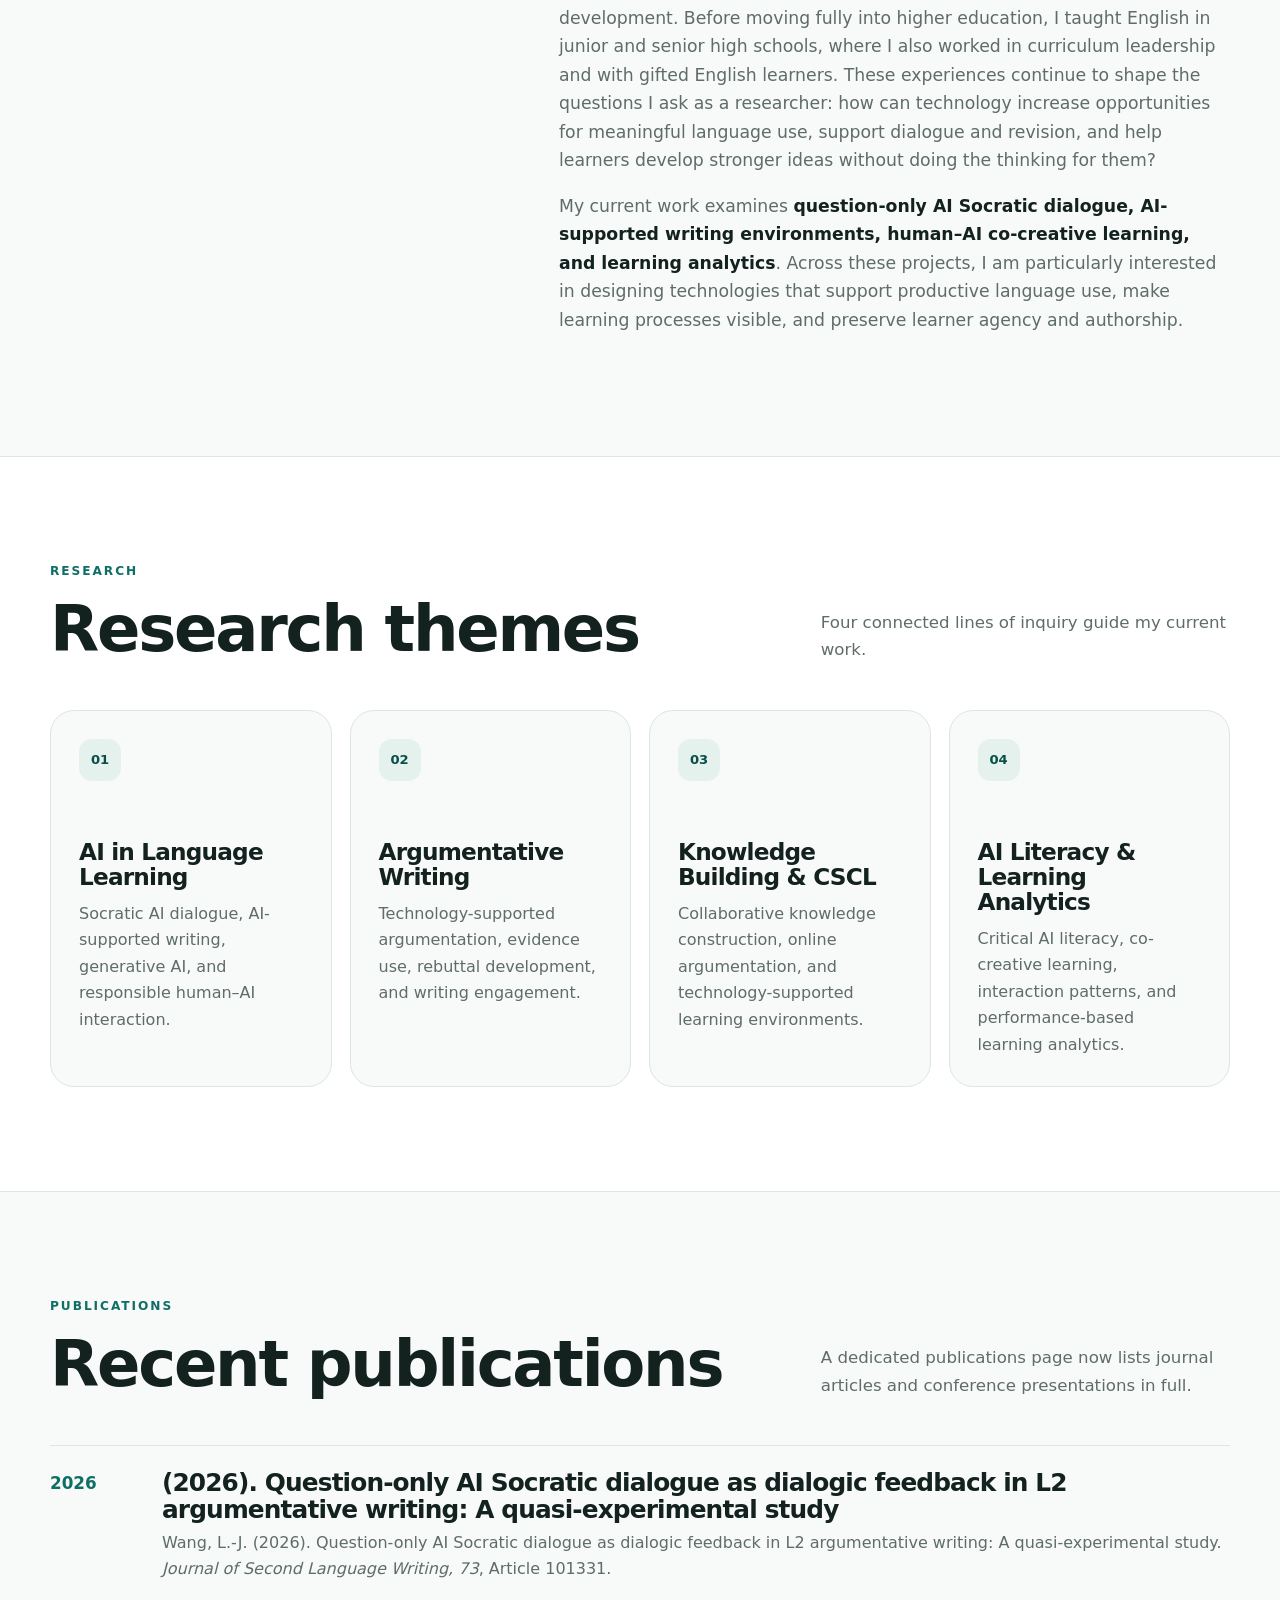
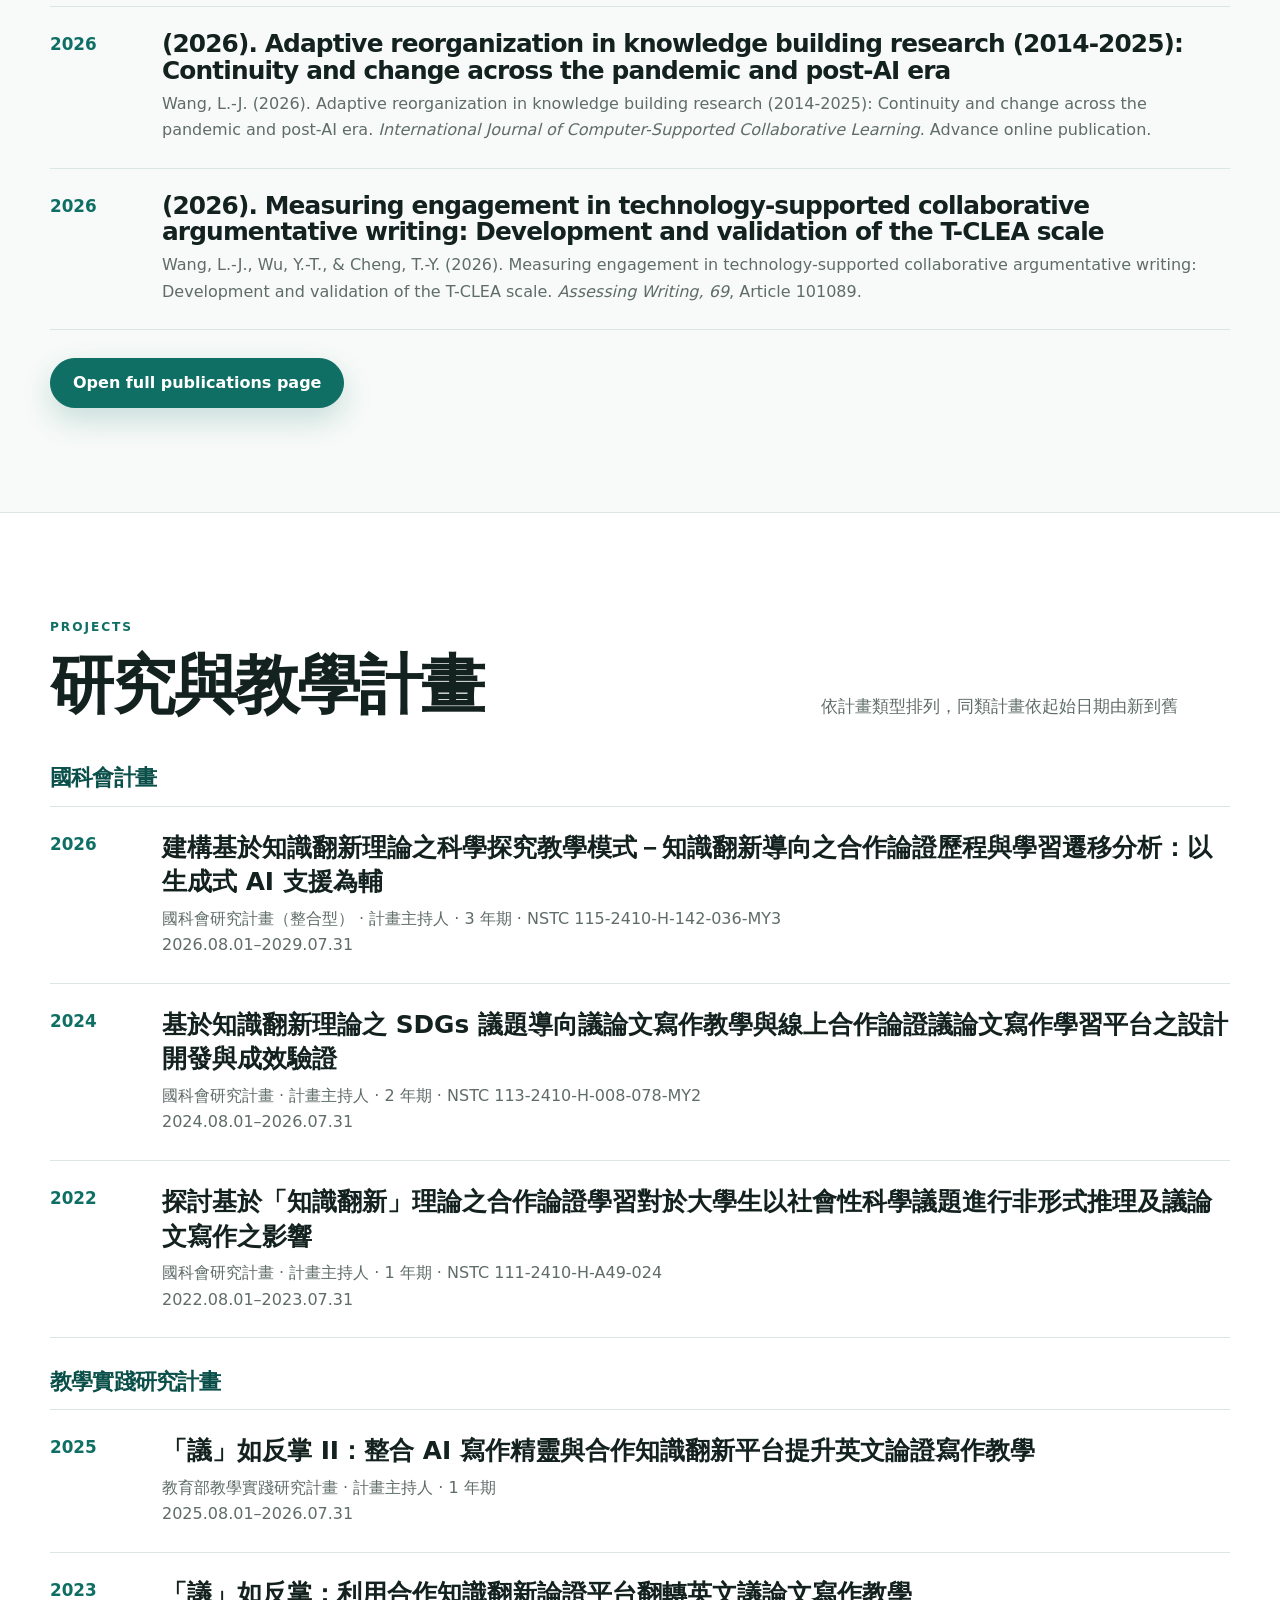
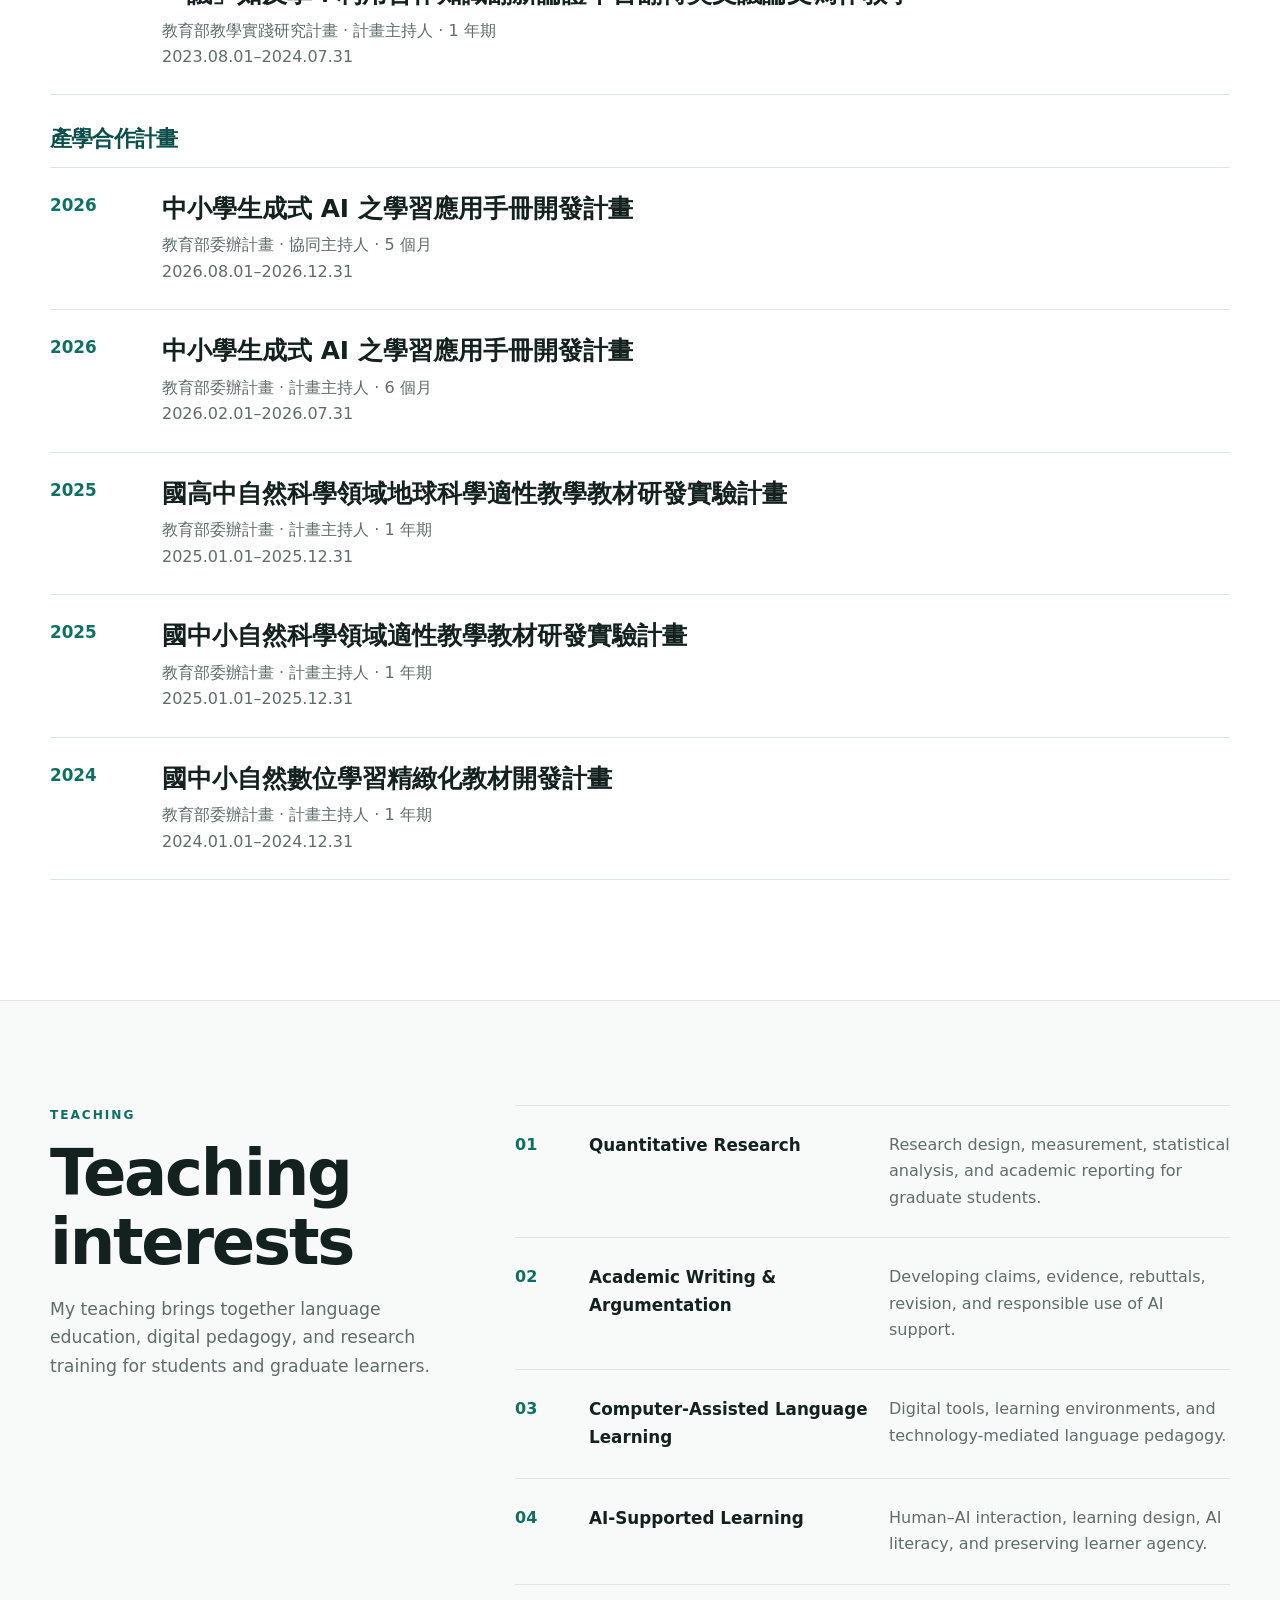
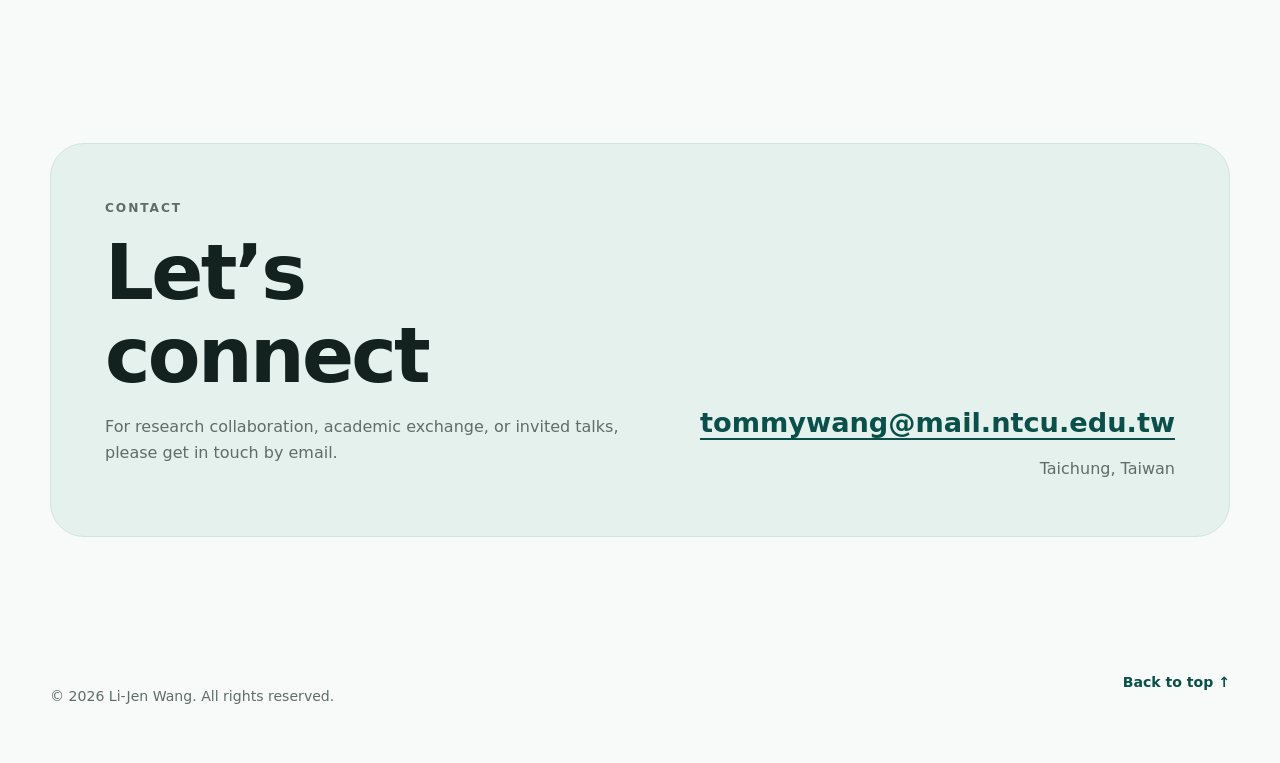
==== commit 27797962: "Use illustrated portraits in homepage carousel" ====
--- a/index.html
+++ b/index.html
@@ -136,11 +136,13 @@
         </div>
         <div class="hero-visual">
           <figure class="portrait-card portrait-carousel" aria-roledescription="carousel" aria-label="Illustrated portraits of Li-Jen Wang at academic events">
-            <img class="is-active" src="assets/portraits/portrait-1-aceid2025-iafor.webp" alt="Illustrated portrait of Li-Jen Wang in front of the IAFOR backdrop at ACEID 2025" data-caption="ACEID 2025 Tokyo, Japan">
-            <img src="assets/portraits/portrait-2-aceid2025-oral.webp" alt="Illustrated portrait of Li-Jen Wang beside presentation slides at ACEID 2025" data-caption="ACEID 2025 · Oral Presentation">
-            <img src="assets/portraits/portrait-3-aceid2026-poster.webp" alt="Illustrated portrait of Li-Jen Wang beside a research poster at ACEID 2026" data-caption="ACEID 2026 · Poster Session">
-            <img src="assets/portraits/portrait-4-nycu2024-judge.webp" alt="Illustrated portrait of Li-Jen Wang speaking with a microphone as a competition judge" data-caption="NYCU 2024 · Invited Judge">
-            <img src="assets/portraits/portrait-5-ace2026-tokyo.webp" alt="Illustrated portrait of Li-Jen Wang in a dark suit at ACE 2026 in Tokyo" data-caption="ACE 2026 Tokyo, Japan">
+            <img class="is-active" src="assets/portraits/portrait-1-aceid2025-iafor-cartoon.jpg" alt="Illustrated portrait of Li-Jen Wang in front of the IAFOR backdrop at ACEID 2025" data-caption="ACEID 2025 Tokyo, Japan">
+            <img src="assets/portraits/portrait-2-aceid2025-oral-cartoon.jpg" alt="Illustrated portrait of Li-Jen Wang beside presentation slides at ACEID 2025" data-caption="ACEID 2025 · Oral Presentation">
+            <img src="assets/portraits/portrait-3-aceid2026-poster-cartoon.jpg" alt="Illustrated portrait of Li-Jen Wang beside a research poster at ACEID 2026" data-caption="ACEID 2026 · Poster Session">
+            <img src="assets/portraits/portrait-4-nycu2024-judge-cartoon.jpg" alt="Illustrated portrait of Li-Jen Wang speaking with a microphone as a competition judge" data-caption="NYCU 2024 · Invited Judge">
+            <img src="assets/portraits/portrait-5-ace2026-tokyo-cartoon.jpg" alt="Illustrated portrait of Li-Jen Wang in a dark suit at ACE 2026 in Tokyo" data-caption="ACE 2026 Tokyo, Japan">
+            <img src="assets/portraits/nycu-3mt-2026-7707-cartoon.jpg" alt="Illustrated portrait of Li-Jen Wang holding a microphone at the 2026 NYCU Three Minute Thesis competition" data-caption="NYCU 3MT 2026">
+            <img src="assets/portraits/nycu-3mt-2026-7722-cartoon.jpg" alt="Illustrated portrait of Li-Jen Wang standing beside the 2026 NYCU Three Minute Thesis competition poster" data-caption="NYCU 3MT 2026">
             <figcaption aria-live="polite">ACEID 2025 Tokyo, Japan</figcaption>
             <div class="carousel-dots"></div>
           </figure>
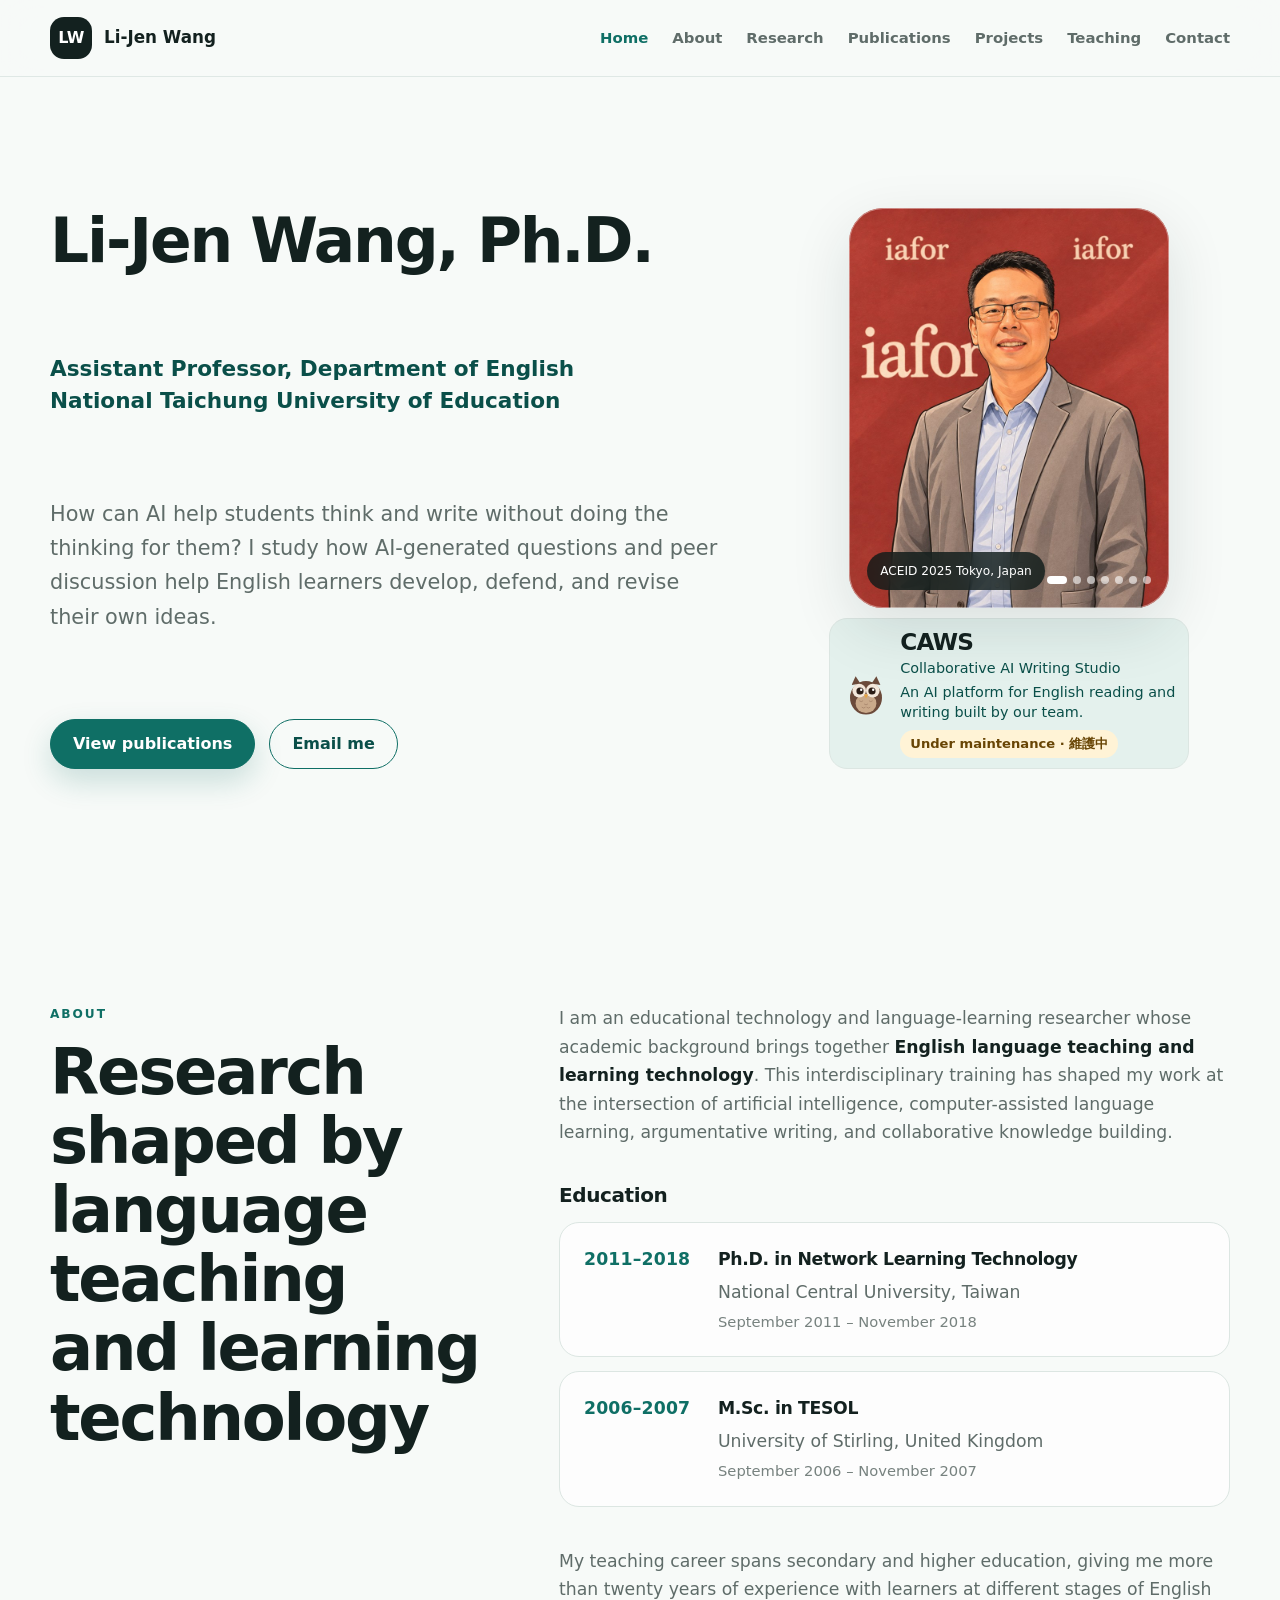
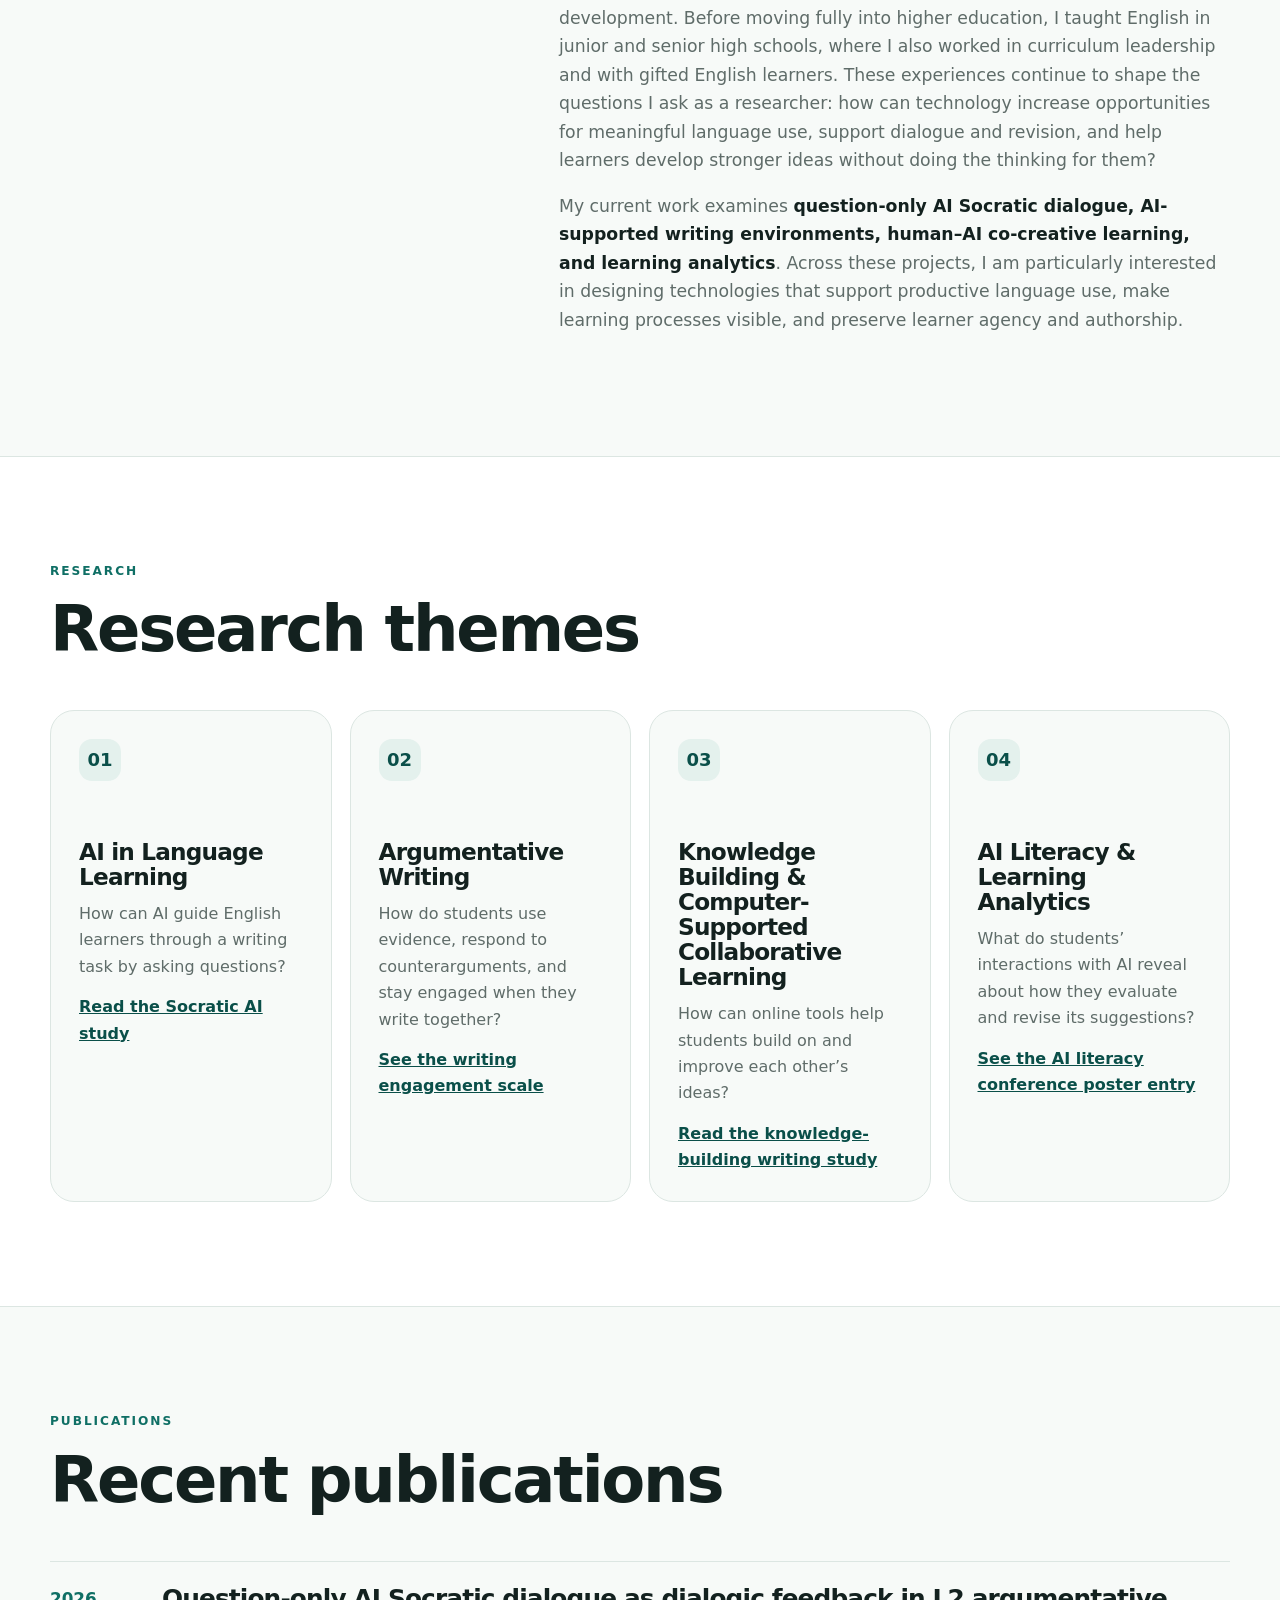
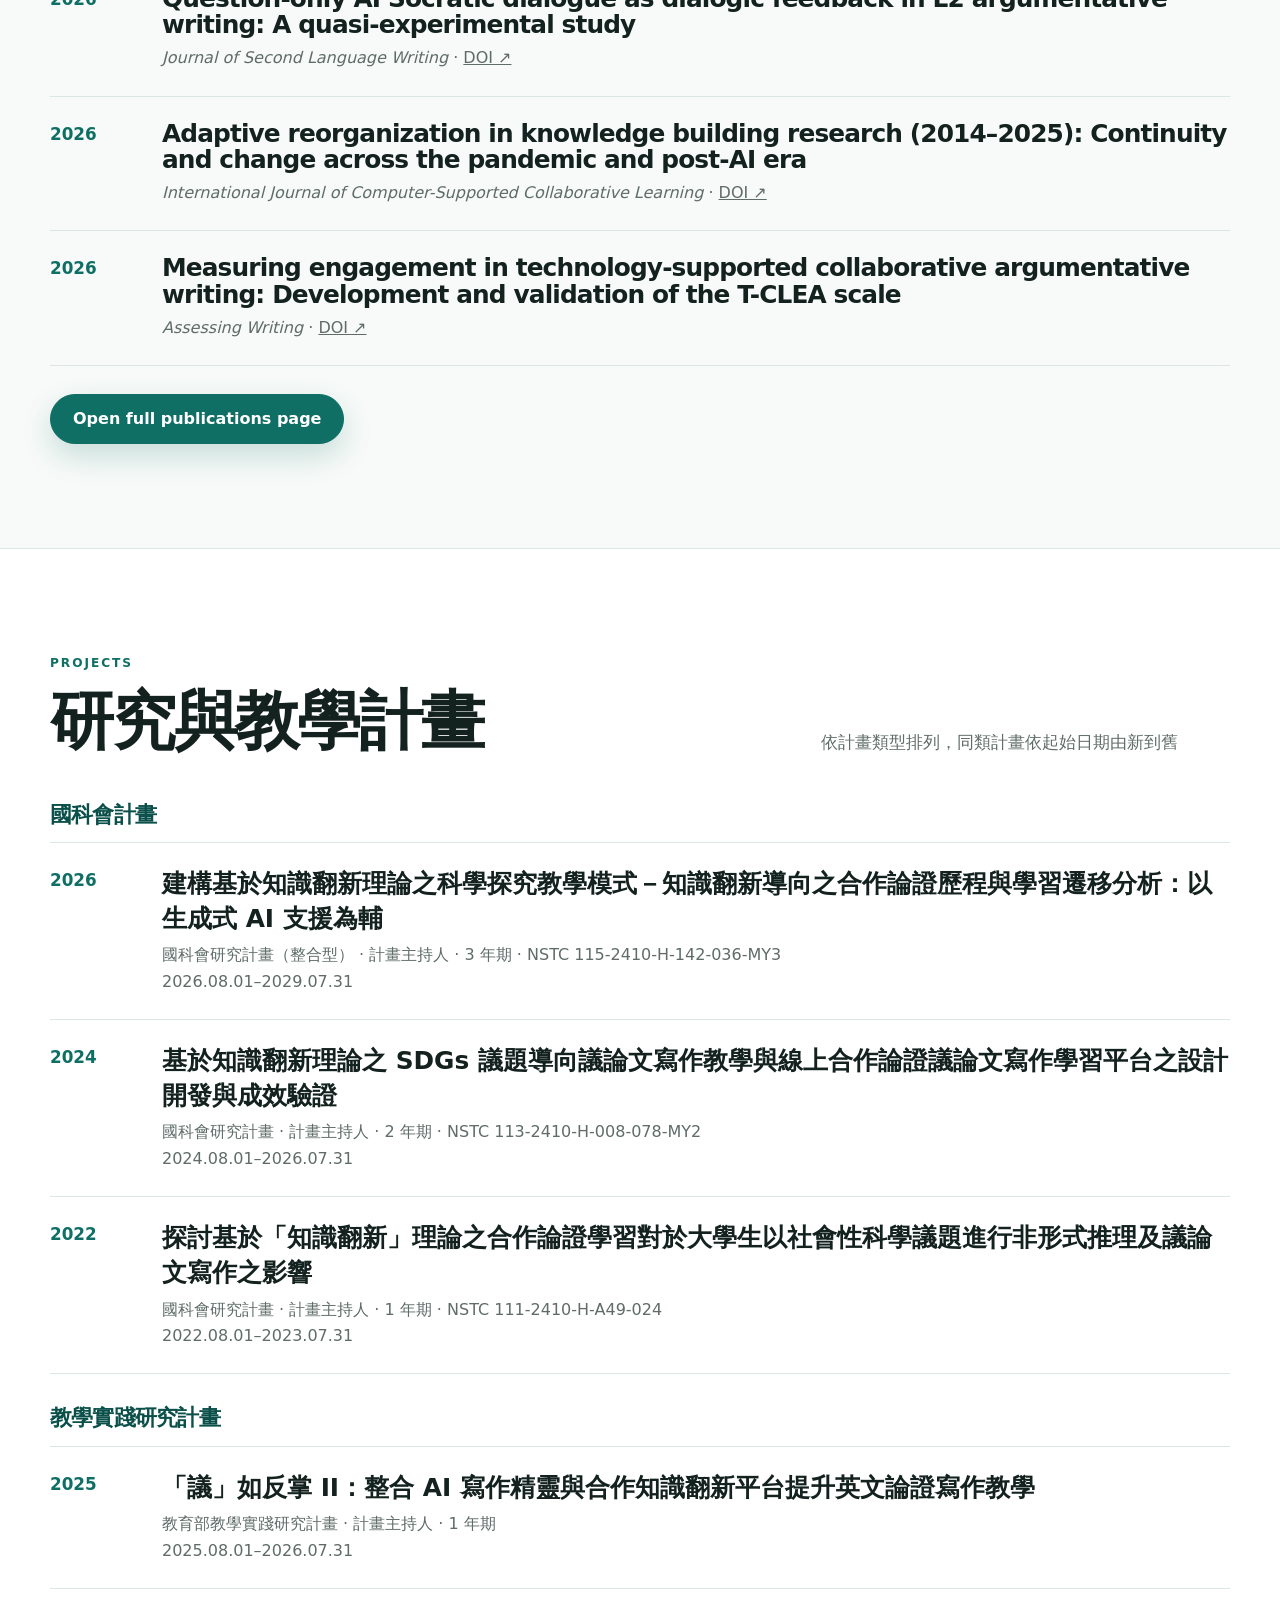
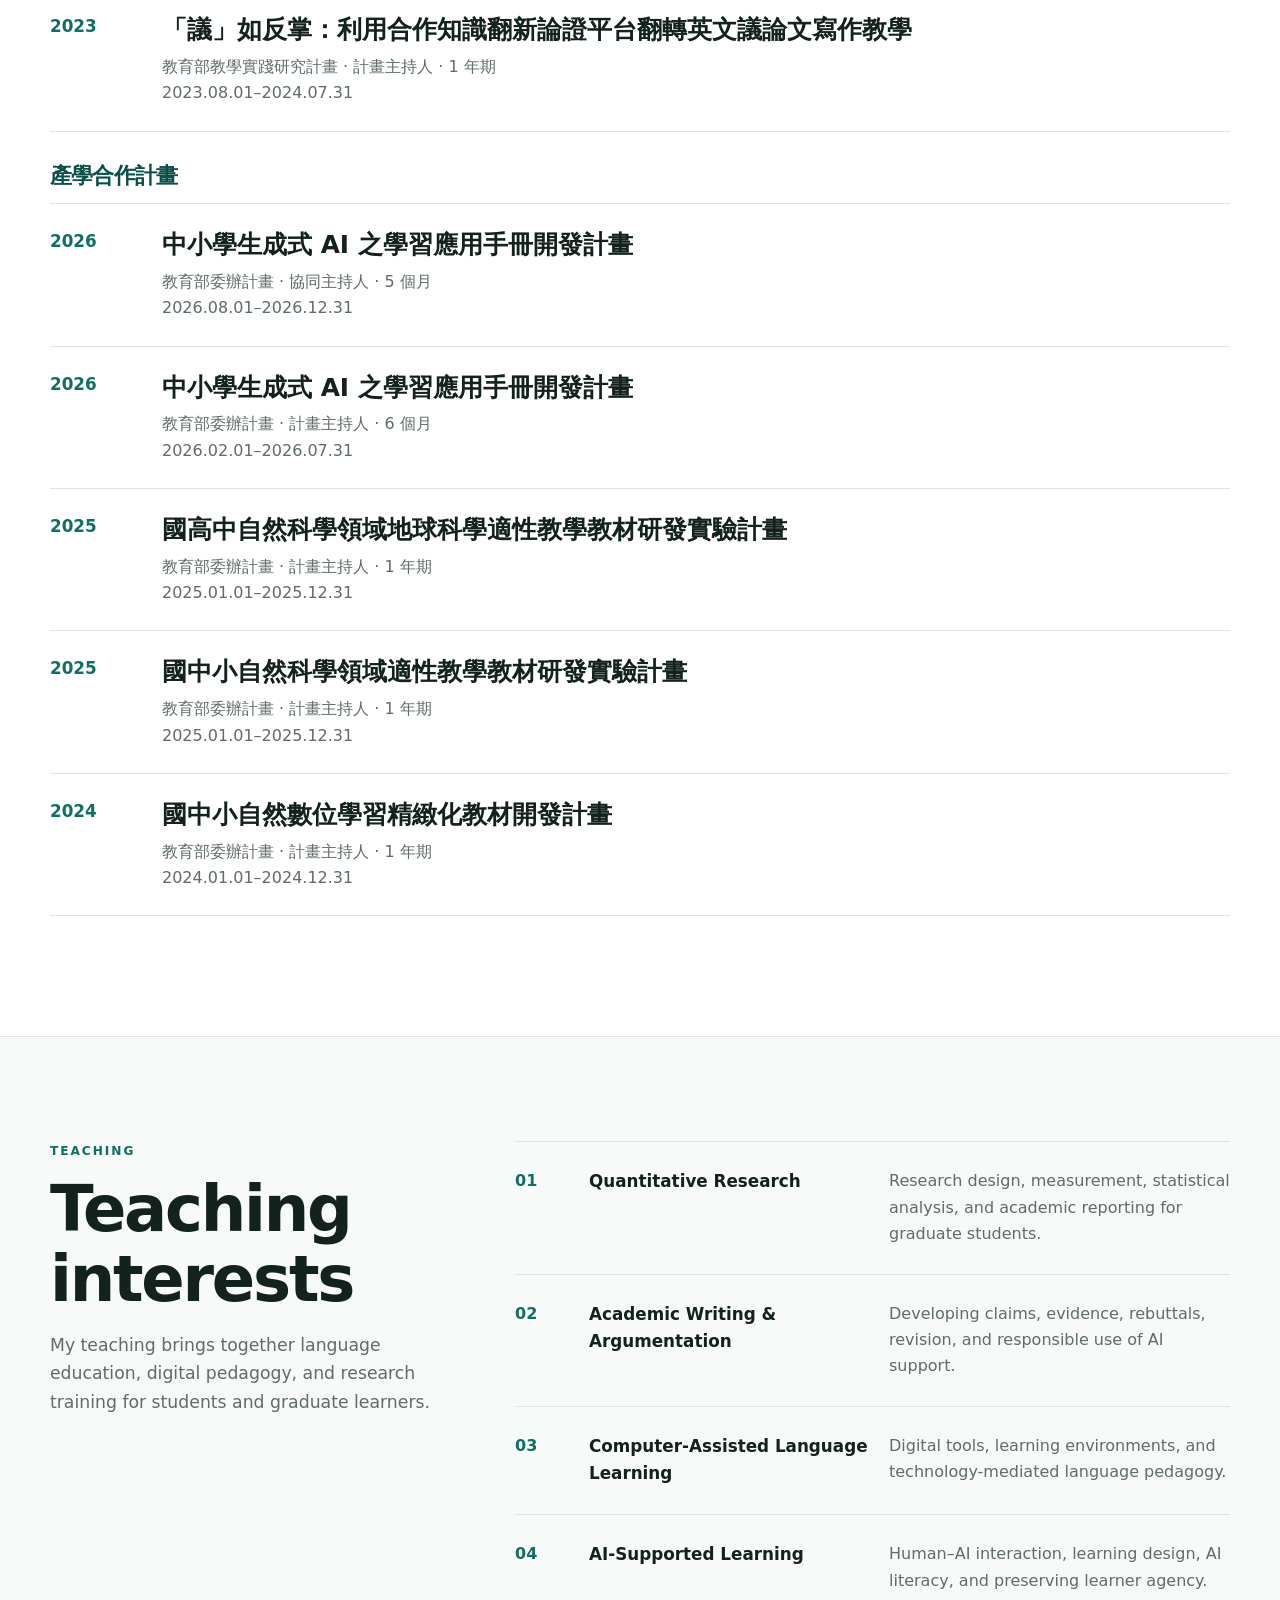
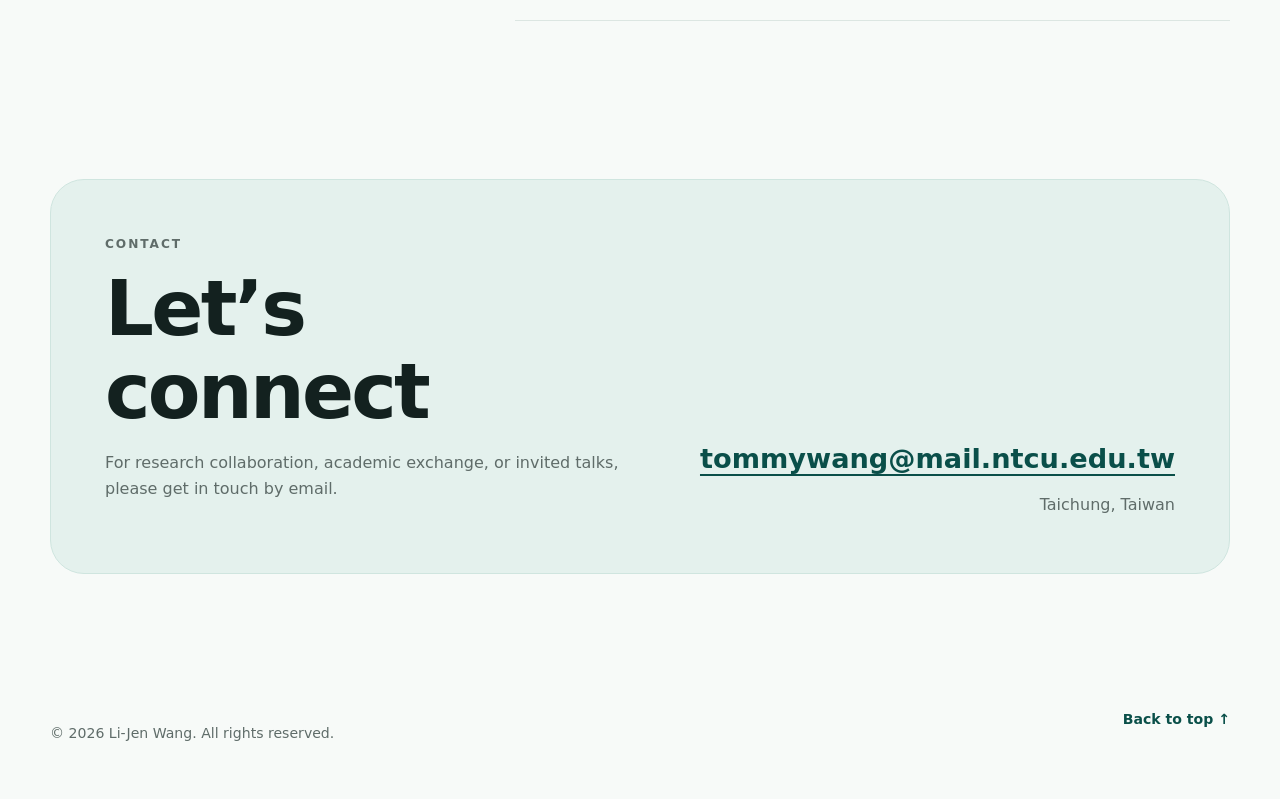
==== commit a07d4f23: "Clarify homepage research and highlight representative work" ====
--- a/index.html
+++ b/index.html
@@ -67,7 +67,7 @@
       .hero h1 { font-size: clamp(2.6rem, 4.8vw, 4.3rem); }
       .hero .role { margin-top: 14px; }
       .hero-text { margin-top: 16px; }
-      .hero-actions, .quick-facts { margin-top: 20px; }
+      .hero-actions { margin-top: 20px; }
       .hero-visual {
         justify-self: center;
         width: min(100%, 360px);
@@ -120,18 +120,12 @@
     <section class="hero">
       <div class="container hero-grid">
         <div class="hero-copy">
-          <p class="eyebrow">AI in Education · CALL · Argumentative Writing · Knowledge Building</p>
           <h1>Li-Jen Wang, Ph.D.</h1>
           <p class="role">Assistant Professor, Department of English<br>National Taichung University of Education</p>
-          <p class="hero-text">I study how AI, collaborative learning, and digital technologies can support language learning and knowledge construction while preserving learner thinking.</p>
+          <p class="hero-text">How can AI help students think and write without doing the thinking for them? I study how AI-generated questions and peer discussion help English learners develop, defend, and revise their own ideas.</p>
           <div class="hero-actions">
             <a class="button primary" href="publications.html">View publications</a>
             <a class="button secondary" href="mailto:tommywang@mail.ntcu.edu.tw">Email me</a>
-          </div>
-          <div class="quick-facts" aria-label="Research profile highlights">
-            <span>Human–AI learning</span>
-            <span>Technology-supported writing</span>
-            <span>CSCL & knowledge building</span>
           </div>
         </div>
         <div class="hero-visual">
@@ -215,28 +209,31 @@
         <p class="section-kicker">Research</p>
         <div class="section-heading-row">
           <h2>Research themes</h2>
-          <p>Four connected lines of inquiry guide my current work.</p>
         </div>
         <div class="card-grid research-grid">
           <article class="card">
             <span class="card-number">01</span>
             <h3>AI in Language Learning</h3>
-            <p>Socratic AI dialogue, AI-supported writing, generative AI, and responsible human–AI interaction.</p>
+            <p>How can AI guide English learners through a writing task by asking questions?</p>
+            <a class="research-link" href="https://doi.org/10.1016/j.jslw.2026.101331">Read the Socratic AI study</a>
           </article>
           <article class="card">
             <span class="card-number">02</span>
             <h3>Argumentative Writing</h3>
-            <p>Technology-supported argumentation, evidence use, rebuttal development, and writing engagement.</p>
+            <p>How do students use evidence, respond to counterarguments, and stay engaged when they write together?</p>
+            <a class="research-link" href="https://doi.org/10.1016/j.asw.2026.101089">See the writing engagement scale</a>
           </article>
           <article class="card">
             <span class="card-number">03</span>
-            <h3>Knowledge Building & CSCL</h3>
-            <p>Collaborative knowledge construction, online argumentation, and technology-supported learning environments.</p>
+            <h3>Knowledge Building &amp; Computer-Supported Collaborative Learning</h3>
+            <p>How can online tools help students build on and improve each other’s ideas?</p>
+            <a class="research-link" href="https://doi.org/10.30191/ETS.202307_26(3).0009">Read the knowledge-building writing study</a>
           </article>
           <article class="card">
             <span class="card-number">04</span>
             <h3>AI Literacy & Learning Analytics</h3>
-            <p>Critical AI literacy, co-creative learning, interaction patterns, and performance-based learning analytics.</p>
+            <p>What do students’ interactions with AI reveal about how they evaluate and revise its suggestions?</p>
+            <a class="research-link" href="publications.html#ai-literacy-ace-2026">See the AI literacy conference poster entry</a>
           </article>
         </div>
       </div>
@@ -247,10 +244,29 @@
         <p class="section-kicker">Publications</p>
         <div class="section-heading-row">
           <h2>Recent publications</h2>
-          <p>A dedicated publications page now lists journal articles and conference presentations in full.</p>
         </div>
         <div class="pub-preview">
-          <article class="preview-item"><div class="pub-year">2026</div><div><h3>(2026). Question-only AI Socratic dialogue as dialogic feedback in L2 argumentative writing: A quasi-experimental study</h3><p>Wang, L.-J. (2026). Question-only AI Socratic dialogue as dialogic feedback in L2 argumentative writing: A quasi-experimental study. <em>Journal of Second Language Writing, 73</em>, Article 101331.</p></div></article><article class="preview-item"><div class="pub-year">2026</div><div><h3>(2026). Adaptive reorganization in knowledge building research (2014-2025): Continuity and change across the pandemic and post-AI era</h3><p>Wang, L.-J. (2026). Adaptive reorganization in knowledge building research (2014-2025): Continuity and change across the pandemic and post-AI era. <em>International Journal of Computer-Supported Collaborative Learning</em>. Advance online publication.</p></div></article><article class="preview-item"><div class="pub-year">2026</div><div><h3>(2026). Measuring engagement in technology-supported collaborative argumentative writing: Development and validation of the T-CLEA scale</h3><p>Wang, L.-J., Wu, Y.-T., & Cheng, T.-Y. (2026). Measuring engagement in technology-supported collaborative argumentative writing: Development and validation of the T-CLEA scale. <em>Assessing Writing, 69</em>, Article 101089.</p></div></article>
+          <article class="preview-item">
+            <div class="pub-year">2026</div>
+            <div>
+              <h3>Question-only AI Socratic dialogue as dialogic feedback in L2 argumentative writing: A quasi-experimental study</h3>
+              <p><em>Journal of Second Language Writing</em> · <a href="https://doi.org/10.1016/j.jslw.2026.101331" aria-label="DOI for the Socratic AI dialogue study">DOI ↗</a></p>
+            </div>
+          </article>
+          <article class="preview-item">
+            <div class="pub-year">2026</div>
+            <div>
+              <h3>Adaptive reorganization in knowledge building research (2014–2025): Continuity and change across the pandemic and post-AI era</h3>
+              <p><em>International Journal of Computer-Supported Collaborative Learning</em> · <a href="https://doi.org/10.1007/s11412-026-09490-x" aria-label="DOI for the knowledge building research study">DOI ↗</a></p>
+            </div>
+          </article>
+          <article class="preview-item">
+            <div class="pub-year">2026</div>
+            <div>
+              <h3>Measuring engagement in technology-supported collaborative argumentative writing: Development and validation of the T-CLEA scale</h3>
+              <p><em>Assessing Writing</em> · <a href="https://doi.org/10.1016/j.asw.2026.101089" aria-label="DOI for the T-CLEA scale study">DOI ↗</a></p>
+            </div>
+          </article>
         </div>
         <div class="hero-actions" style="margin-top:28px;">
           <a class="button primary" href="publications.html">Open full publications page</a>
--- a/assets/styles.css
+++ b/assets/styles.css
@@ -61,8 +61,6 @@
 .button.primary:hover { background: var(--teal-dark); }
 .button.secondary { color: var(--teal-dark); background: transparent; }
 .button.secondary:hover { background: var(--teal-soft); }
-.quick-facts { display: flex; flex-wrap: wrap; gap: 10px; margin-top: 30px; }
-.quick-facts span { border: 1px solid var(--line); background: rgba(255,255,255,.55); padding: 8px 12px; border-radius: 999px; font-size: 0.82rem; color: var(--muted); }
 
 .portrait-card { position: relative; margin: 0; border-radius: 34px; overflow: hidden; background: var(--sand); box-shadow: var(--shadow); transform: rotate(1.2deg); }
 .portrait-card::after { content: ""; position: absolute; inset: 0; box-shadow: inset 0 0 0 1px rgba(255,255,255,.4); pointer-events: none; border-radius: inherit; }
@@ -90,9 +88,11 @@
 .card-grid { display: grid; gap: 18px; }
 .research-grid { grid-template-columns: repeat(4, 1fr); }
 .card { min-height: 260px; padding: 28px; background: var(--paper); border: 1px solid var(--line); border-radius: var(--radius); }
-.card-number { display: inline-flex; width: 42px; height: 42px; border-radius: 13px; align-items: center; justify-content: center; background: var(--teal-soft); color: var(--teal-dark); font-weight: 800; font-size: .82rem; }
+.card-number { display: inline-flex; width: 42px; height: 42px; border-radius: 13px; align-items: center; justify-content: center; background: var(--teal-soft); color: var(--teal-dark); font-weight: 800; font-size: 1.125rem; }
 .card h3 { font-size: 1.45rem; margin: 58px 0 12px; }
 .card p { color: var(--muted); margin: 0; }
+.research-link { display: inline-block; margin-top: 14px; color: var(--teal-dark); font-weight: 700; }
+#ai-literacy-ace-2026 { scroll-margin-top: 96px; }
 
 .pub-preview { border-top: 1px solid var(--line); }
 .preview-item { display: grid; grid-template-columns: 86px 1fr; gap: 26px; padding: 24px 0; border-bottom: 1px solid var(--line); }
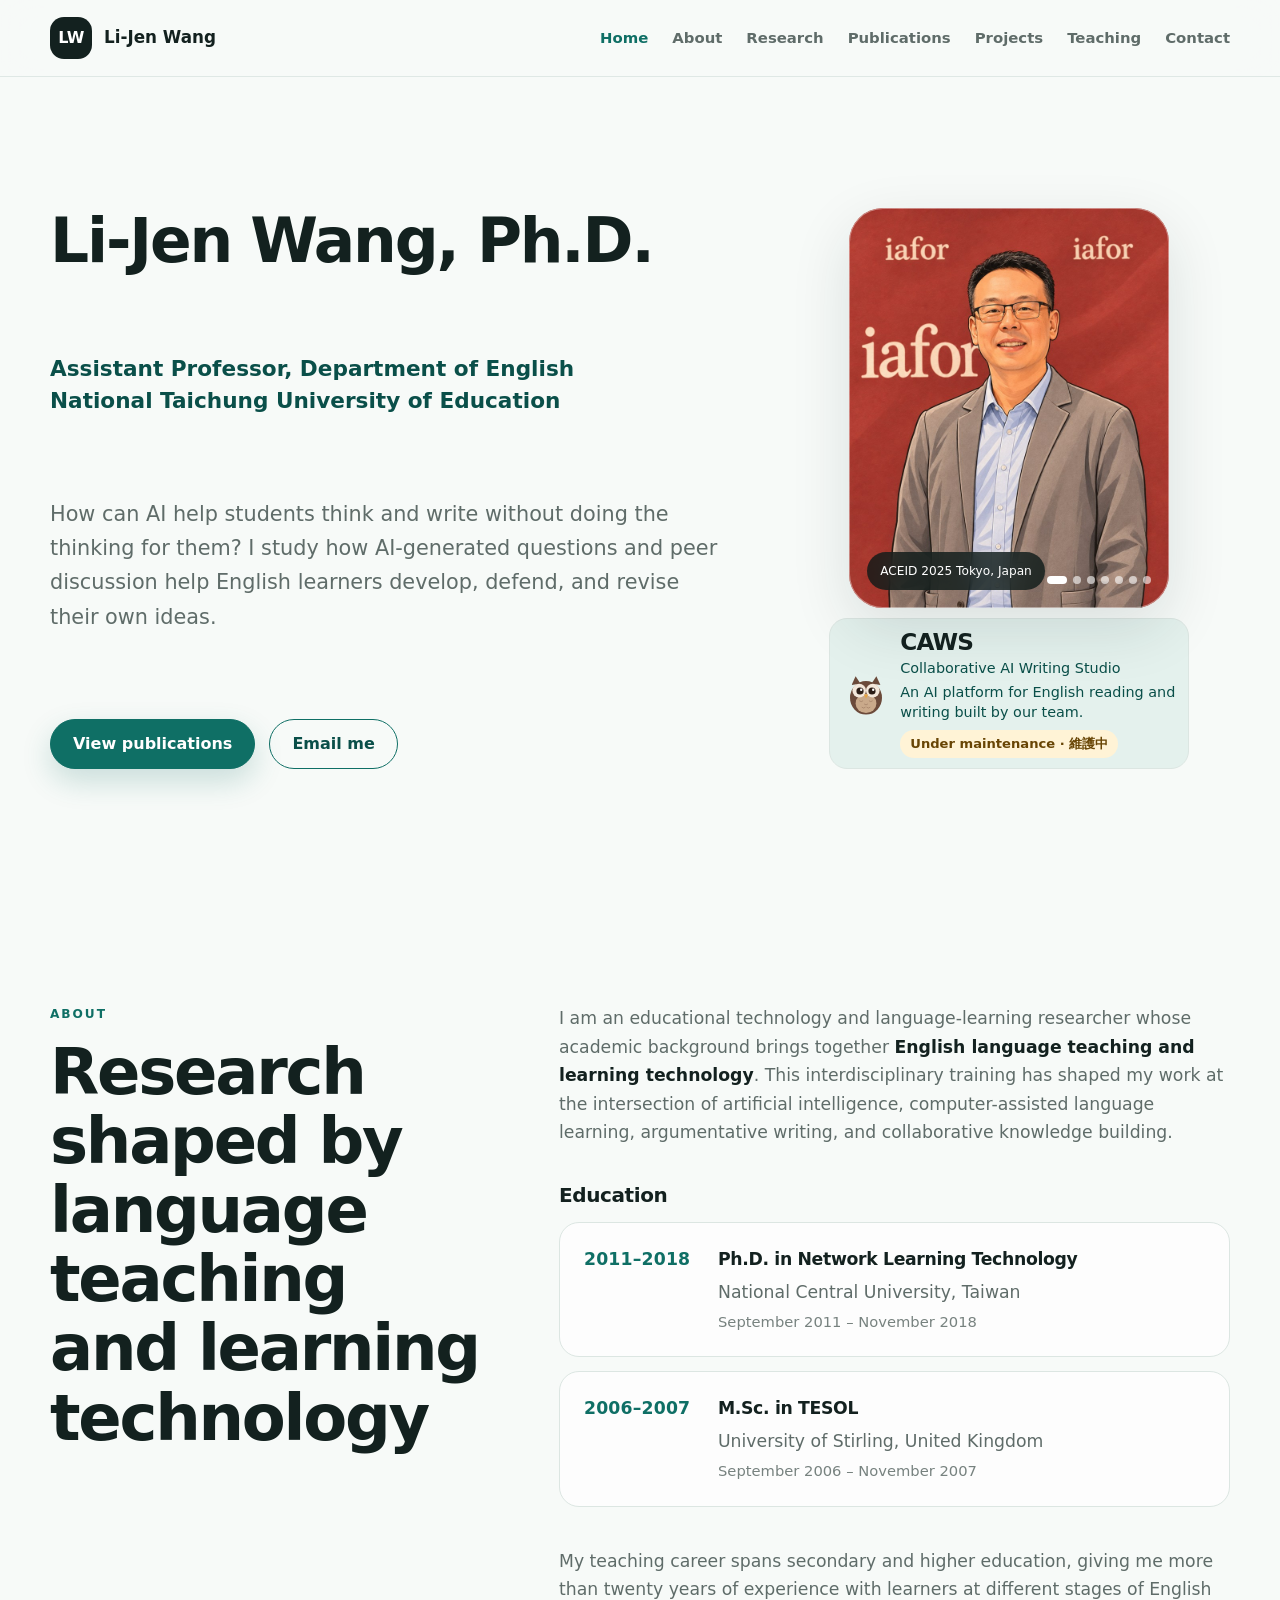
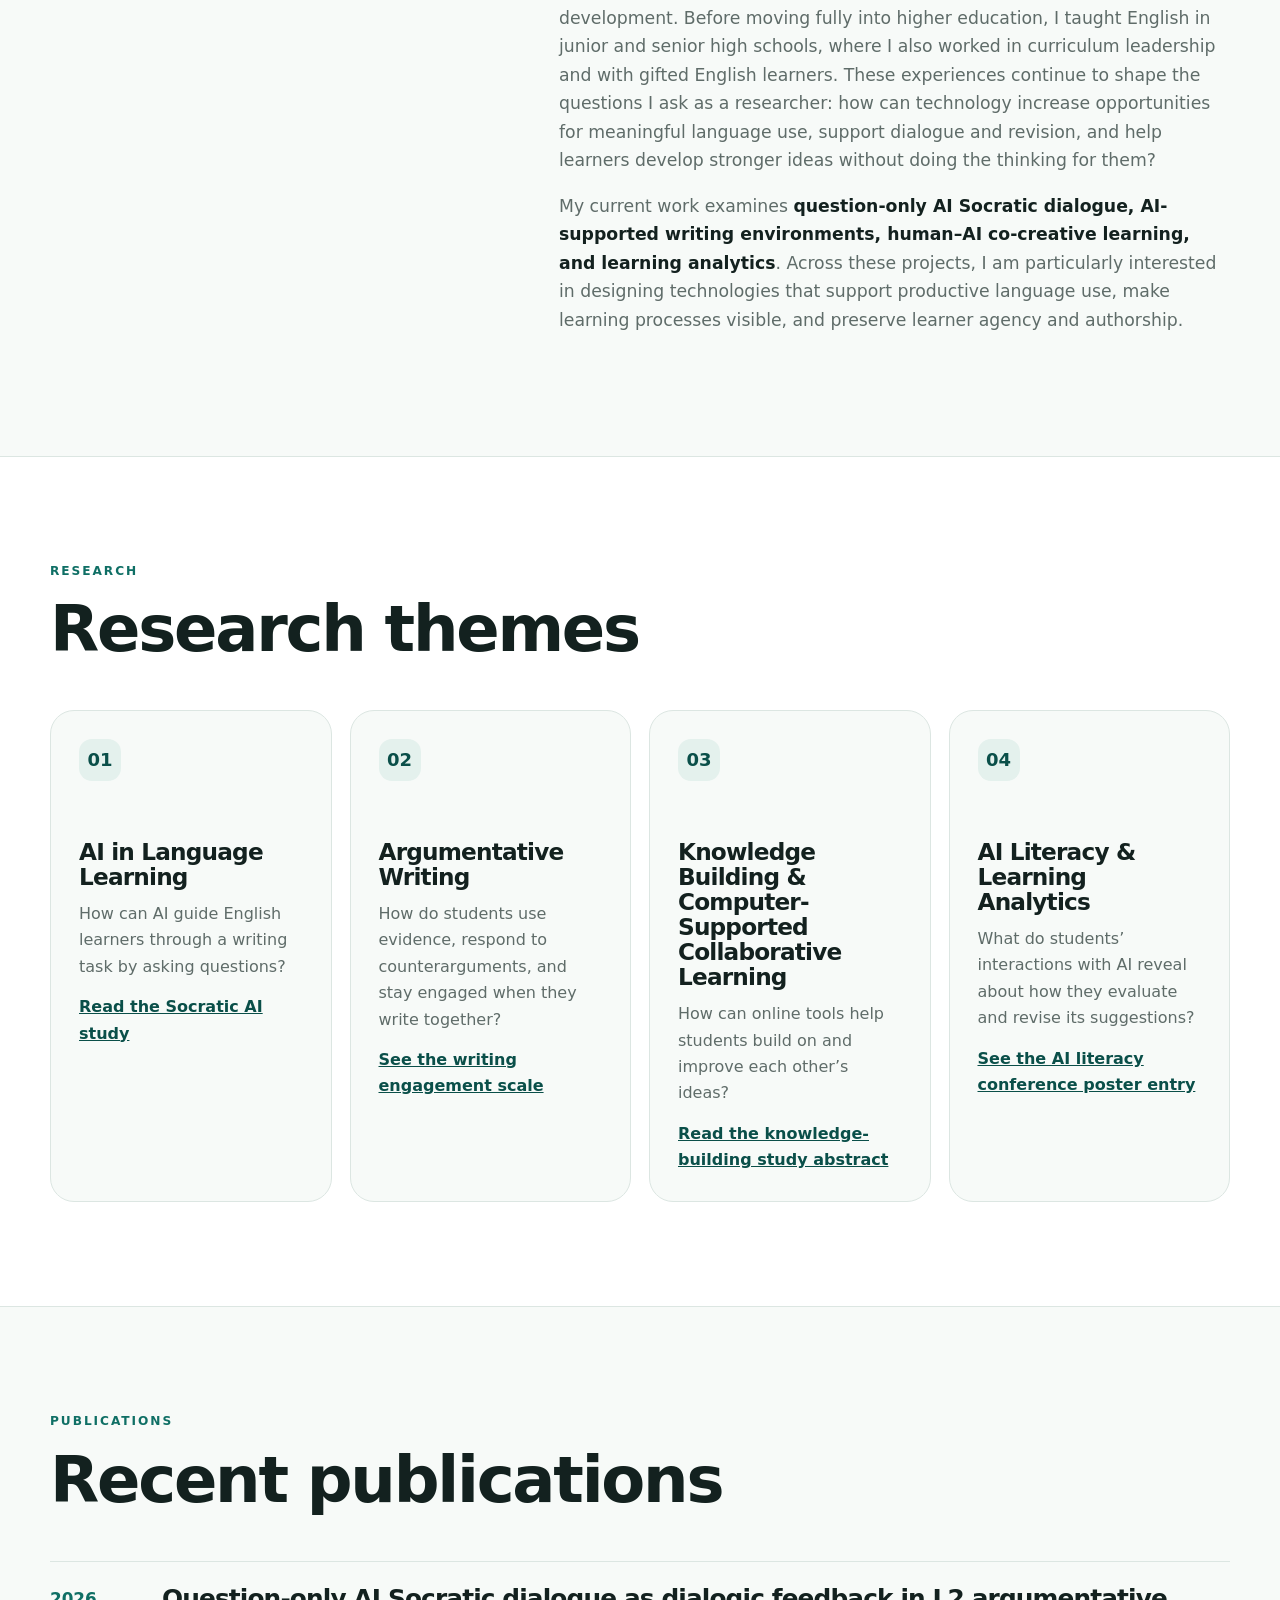
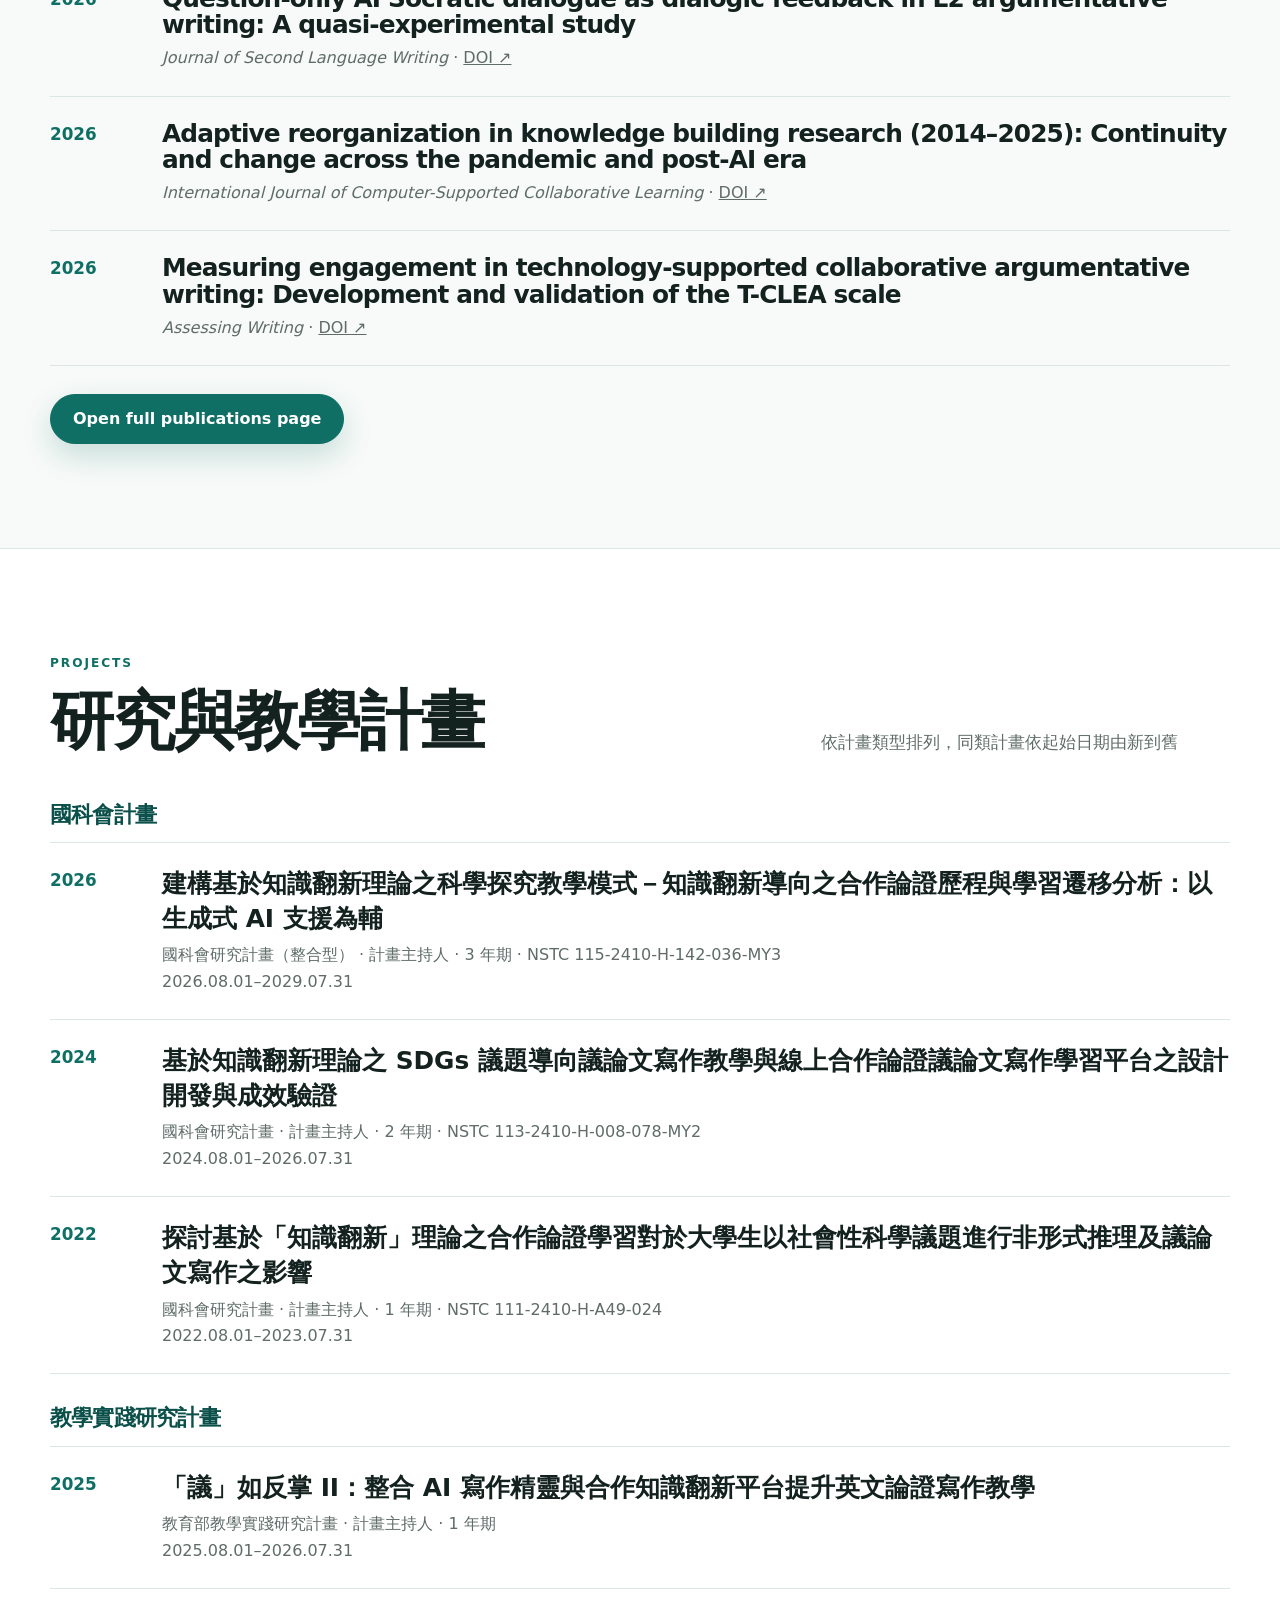
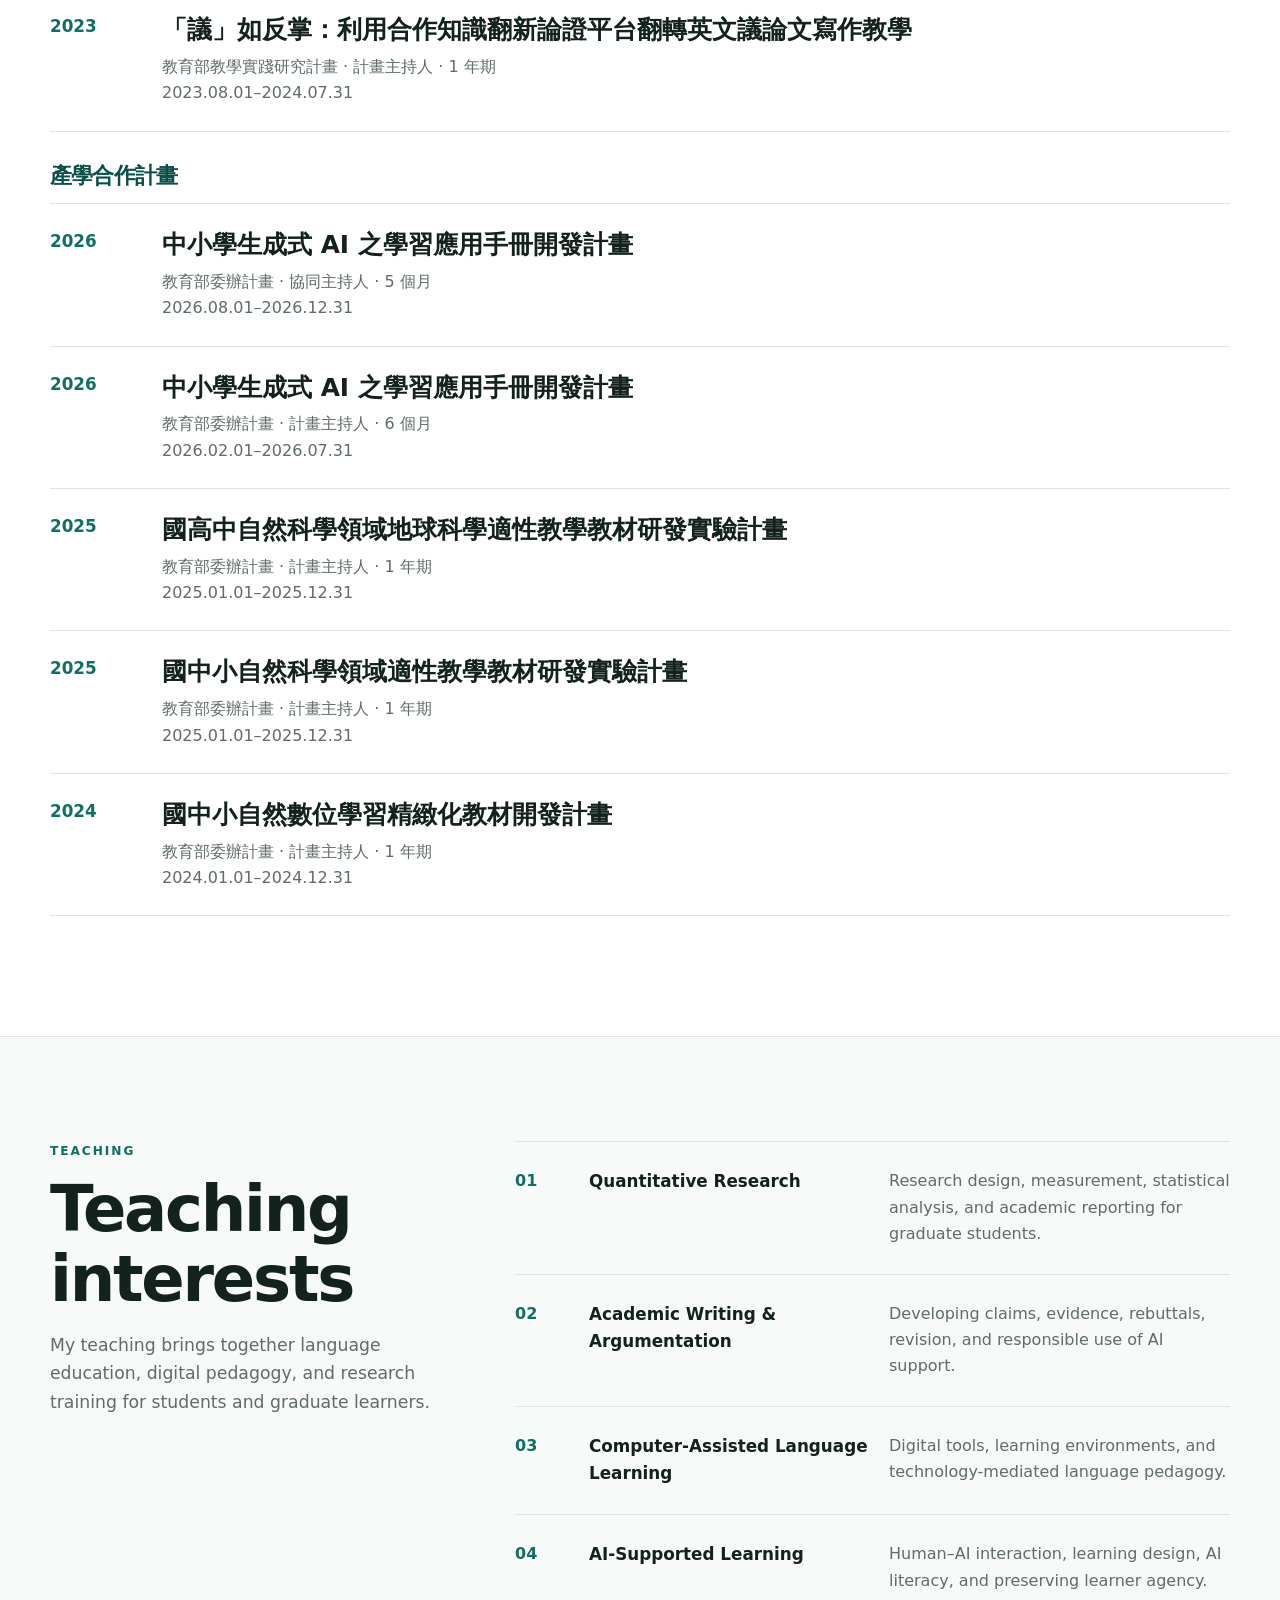
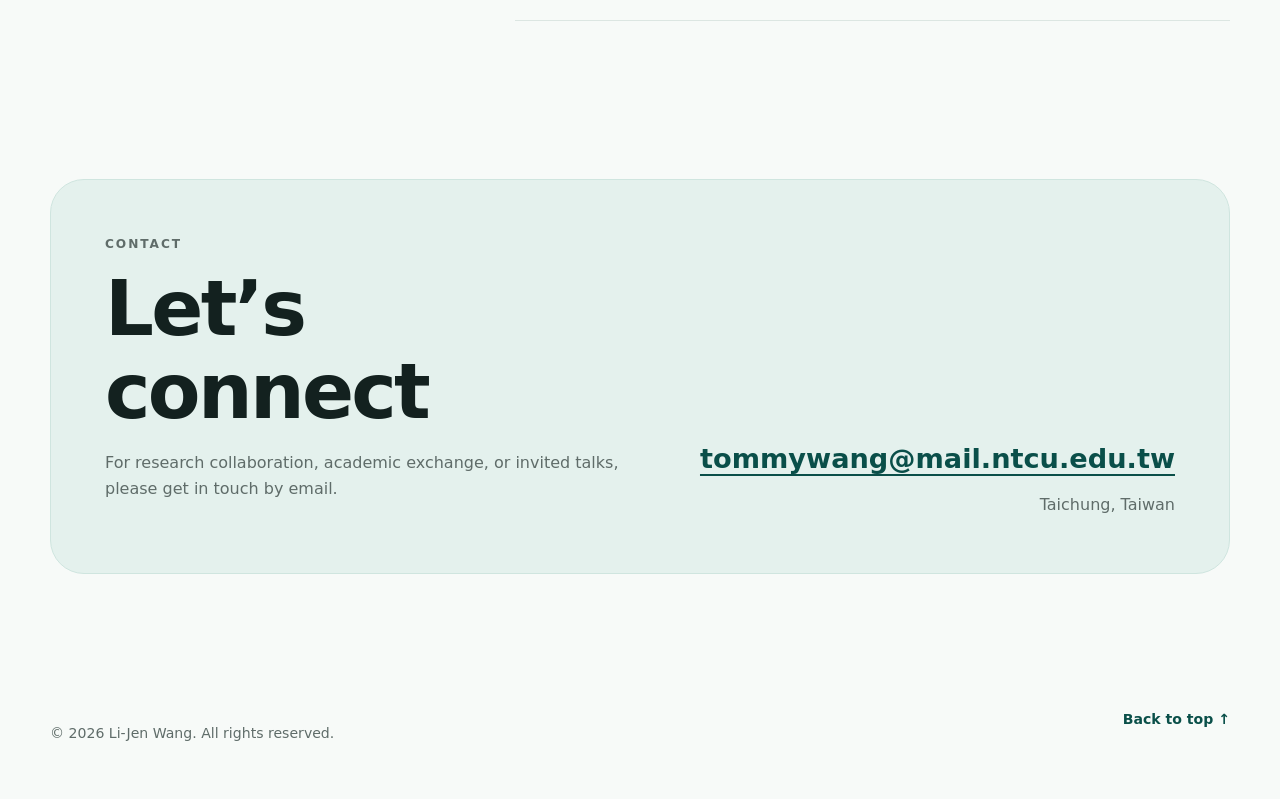
==== commit 381996e6: "Link knowledge building card to journal abstract" ====
--- a/index.html
+++ b/index.html
@@ -227,7 +227,7 @@
             <span class="card-number">03</span>
             <h3>Knowledge Building &amp; Computer-Supported Collaborative Learning</h3>
             <p>How can online tools help students build on and improve each other’s ideas?</p>
-            <a class="research-link" href="https://doi.org/10.30191/ETS.202307_26(3).0009">Read the knowledge-building writing study</a>
+            <a class="research-link" href="https://www.j-ets.net/collection/published-issues/26_3#:~:text=Advancing%20University%20EFL%20Students">Read the knowledge-building study abstract</a>
           </article>
           <article class="card">
             <span class="card-number">04</span>
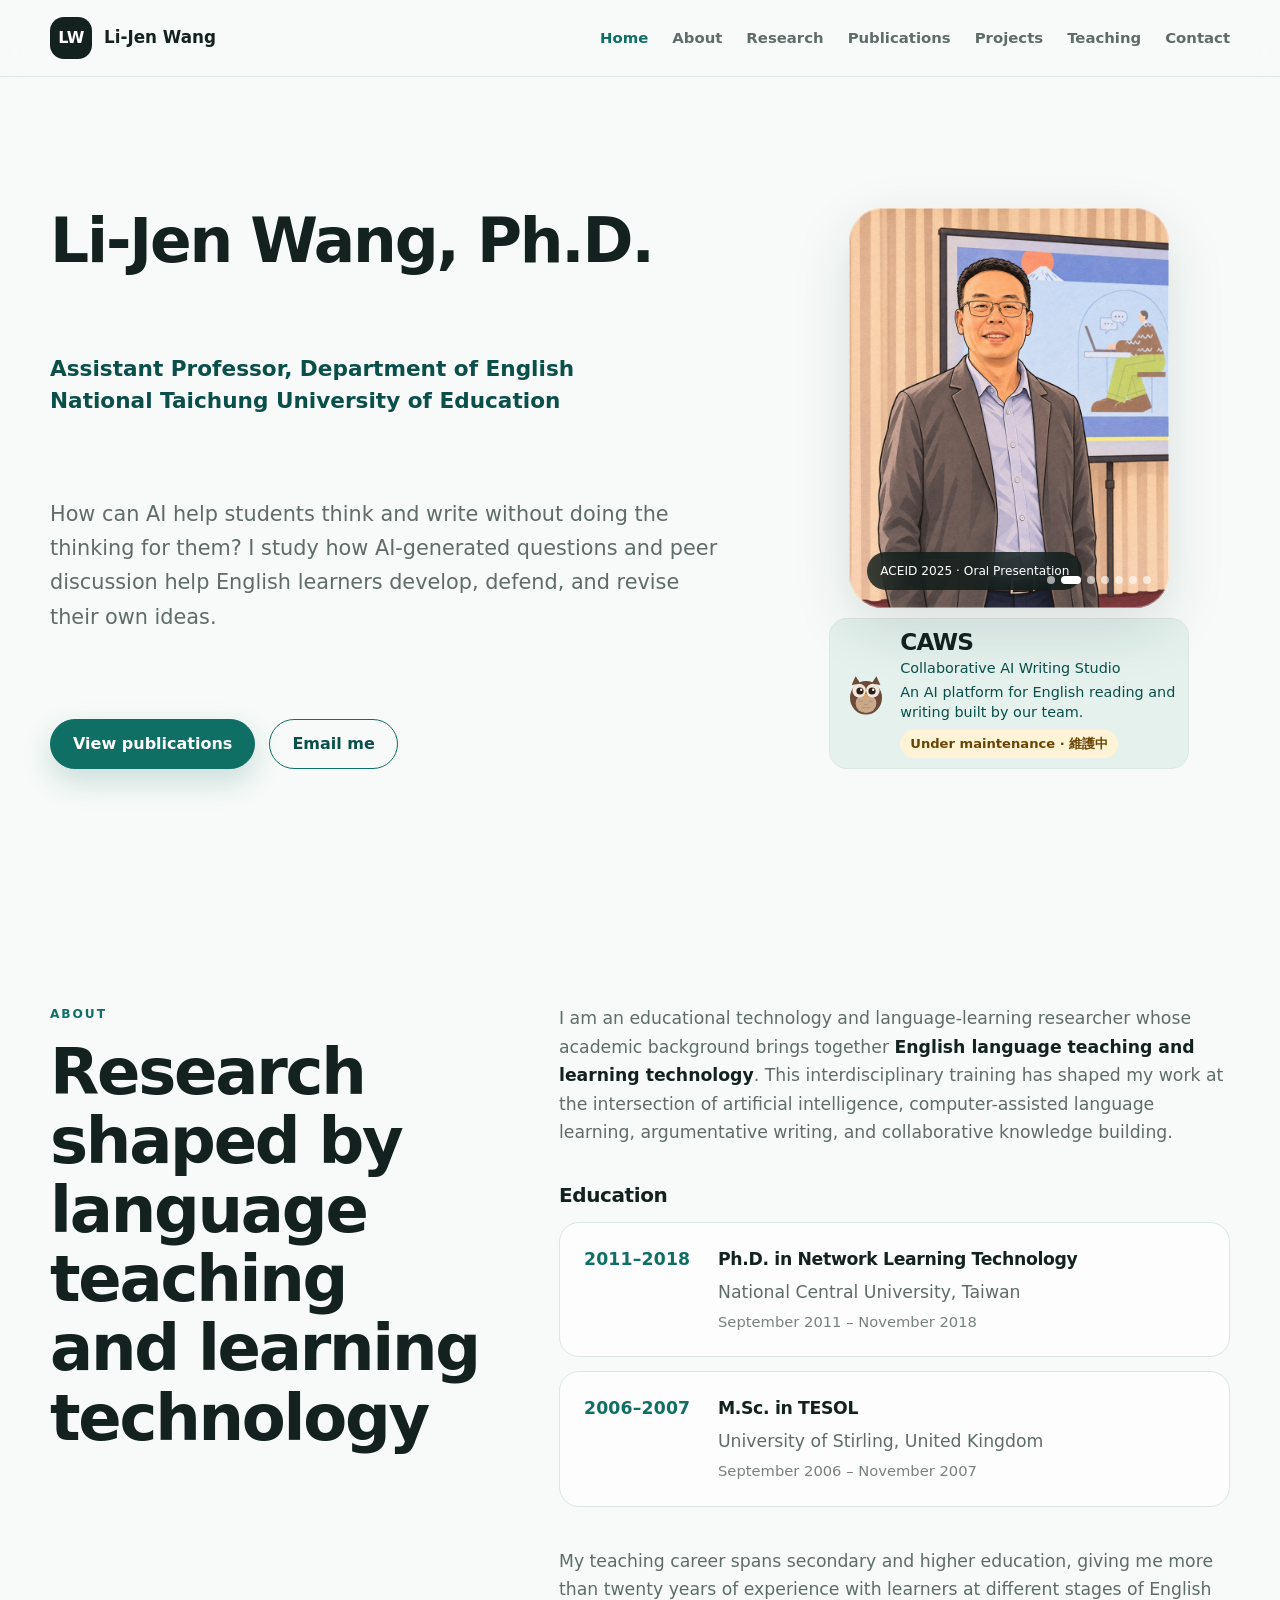
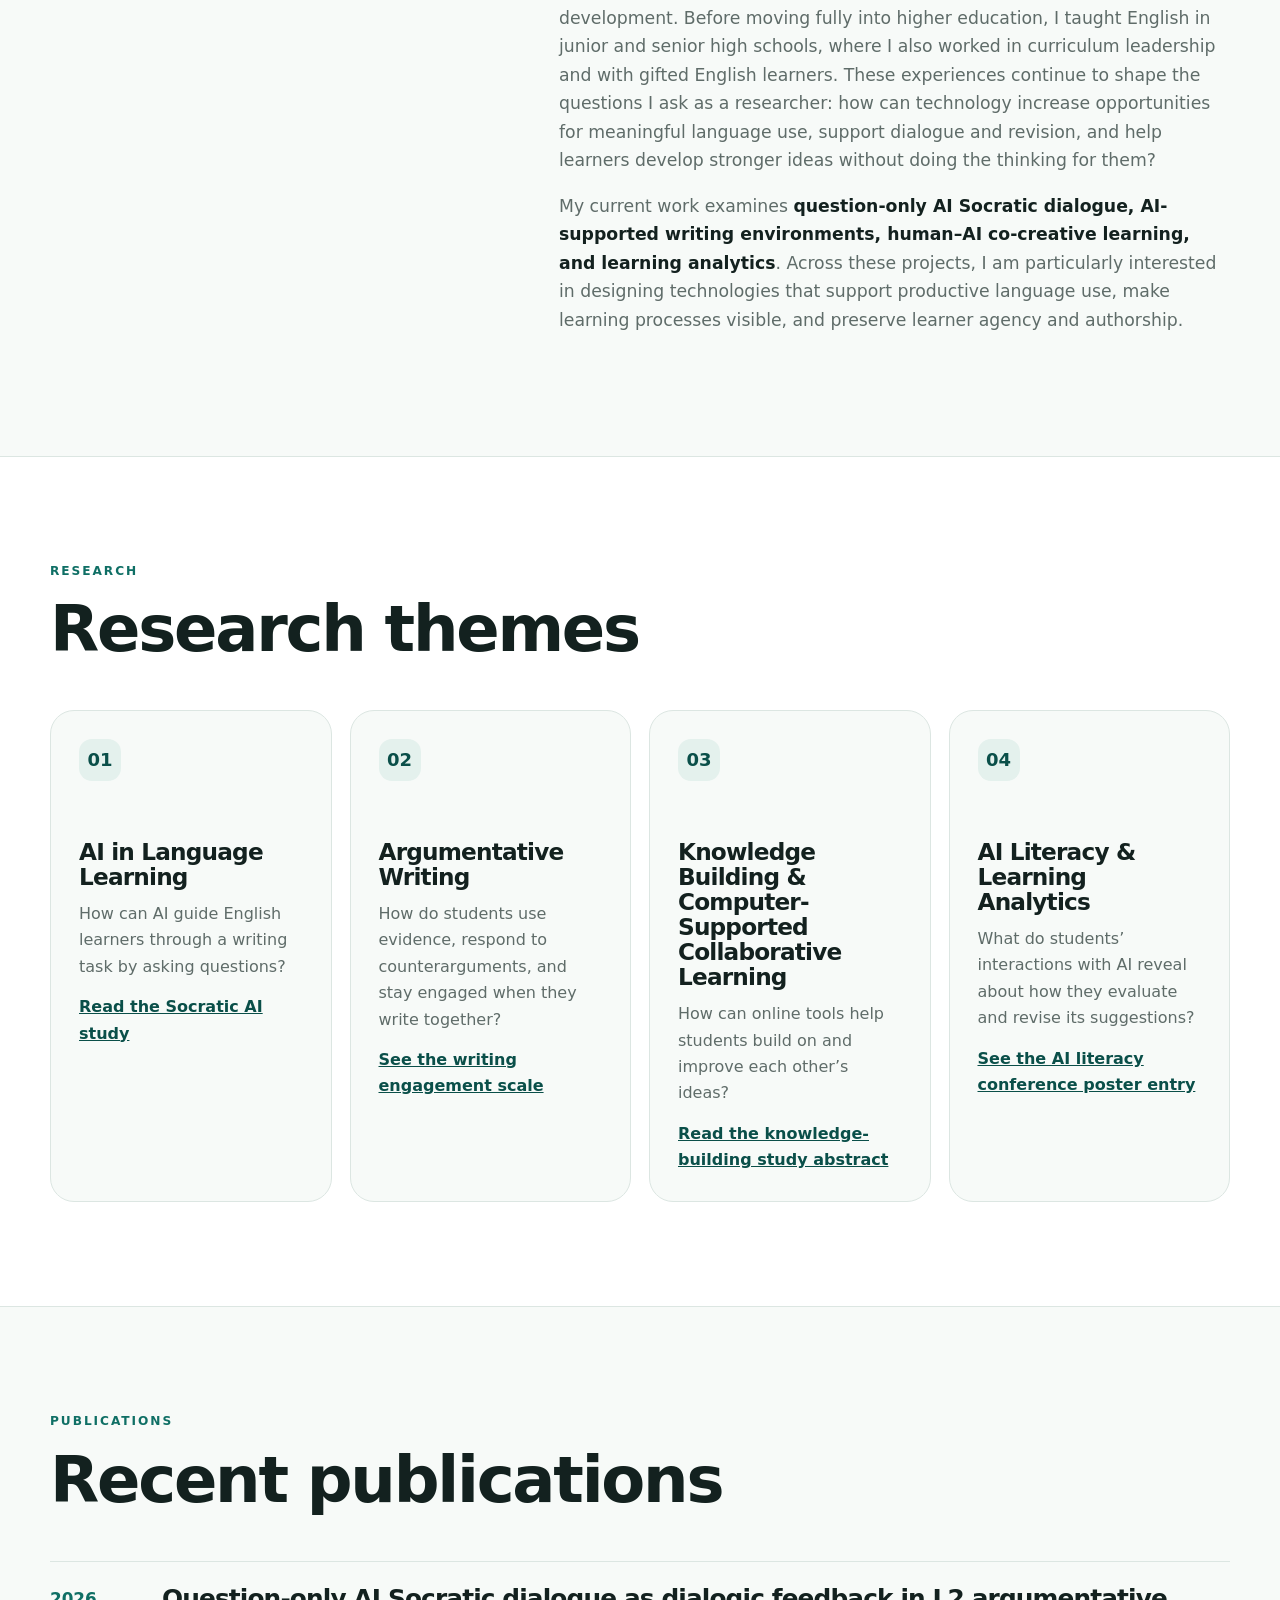
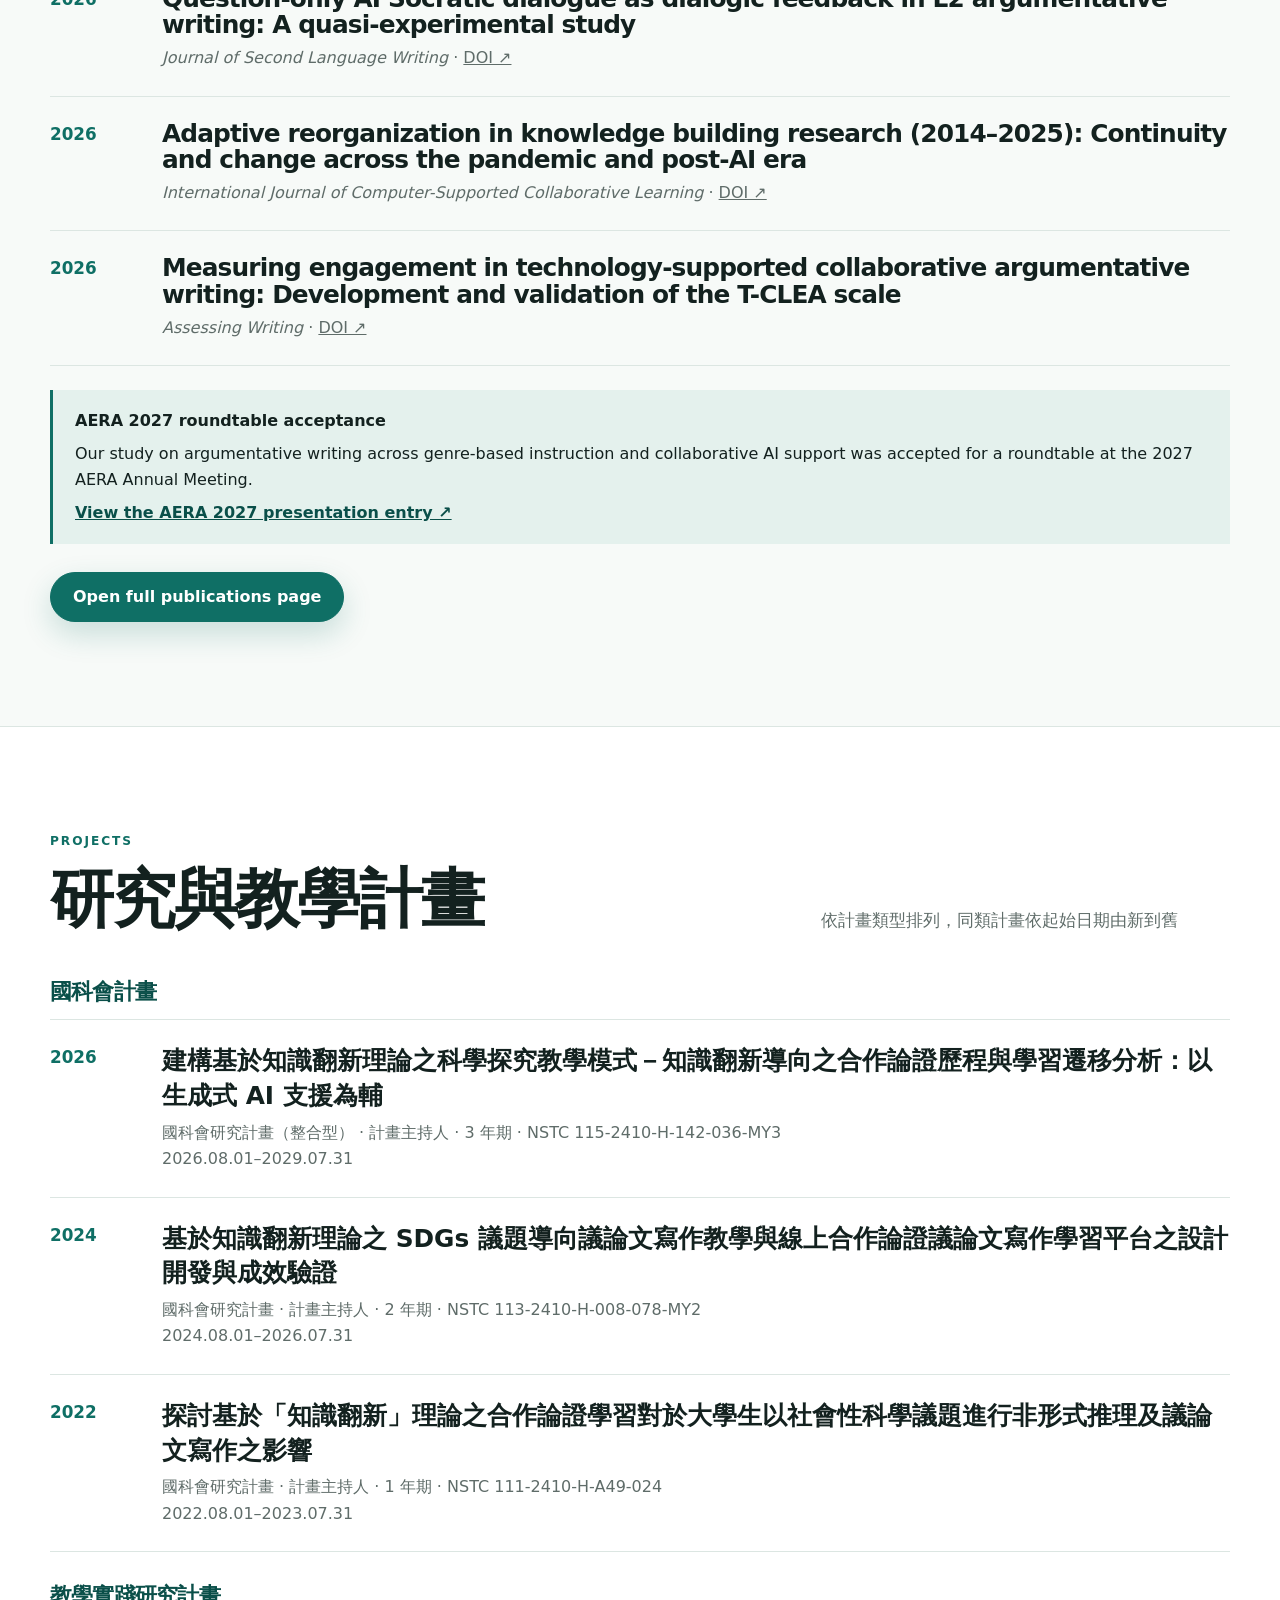
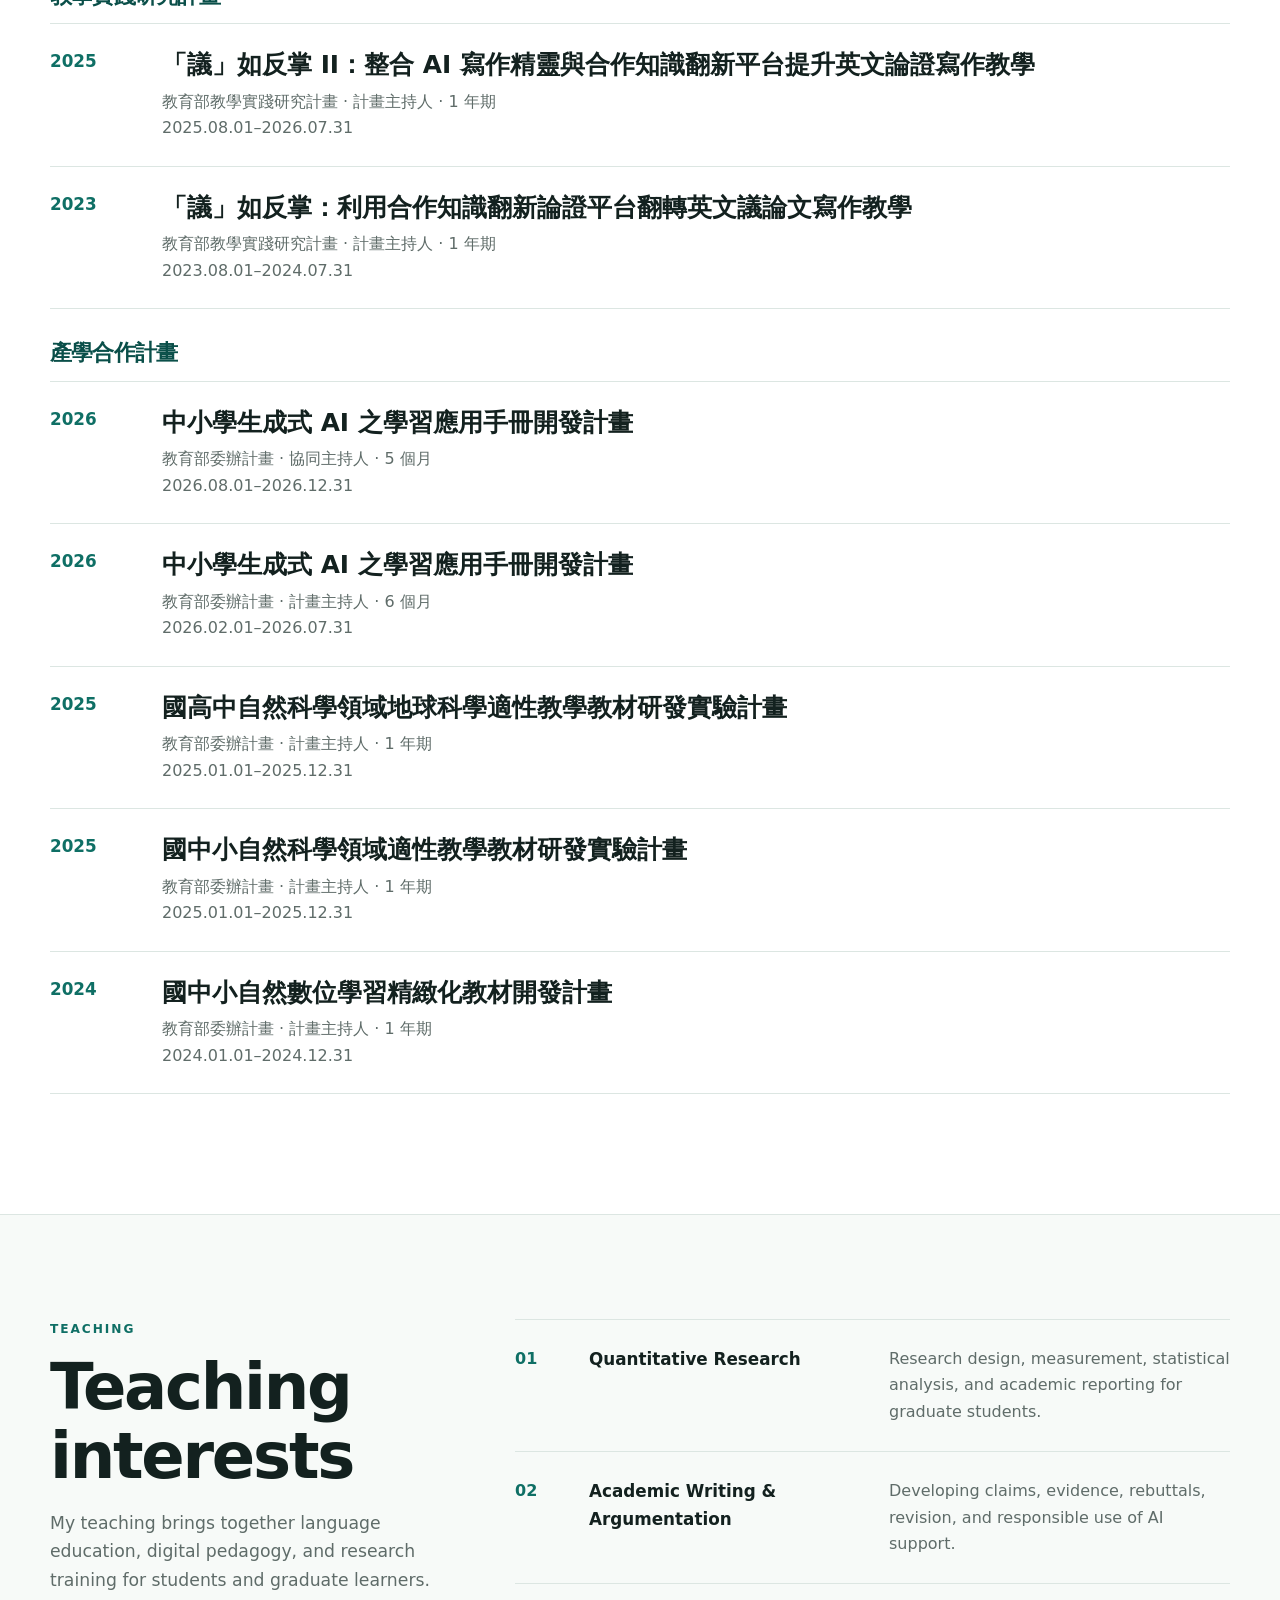
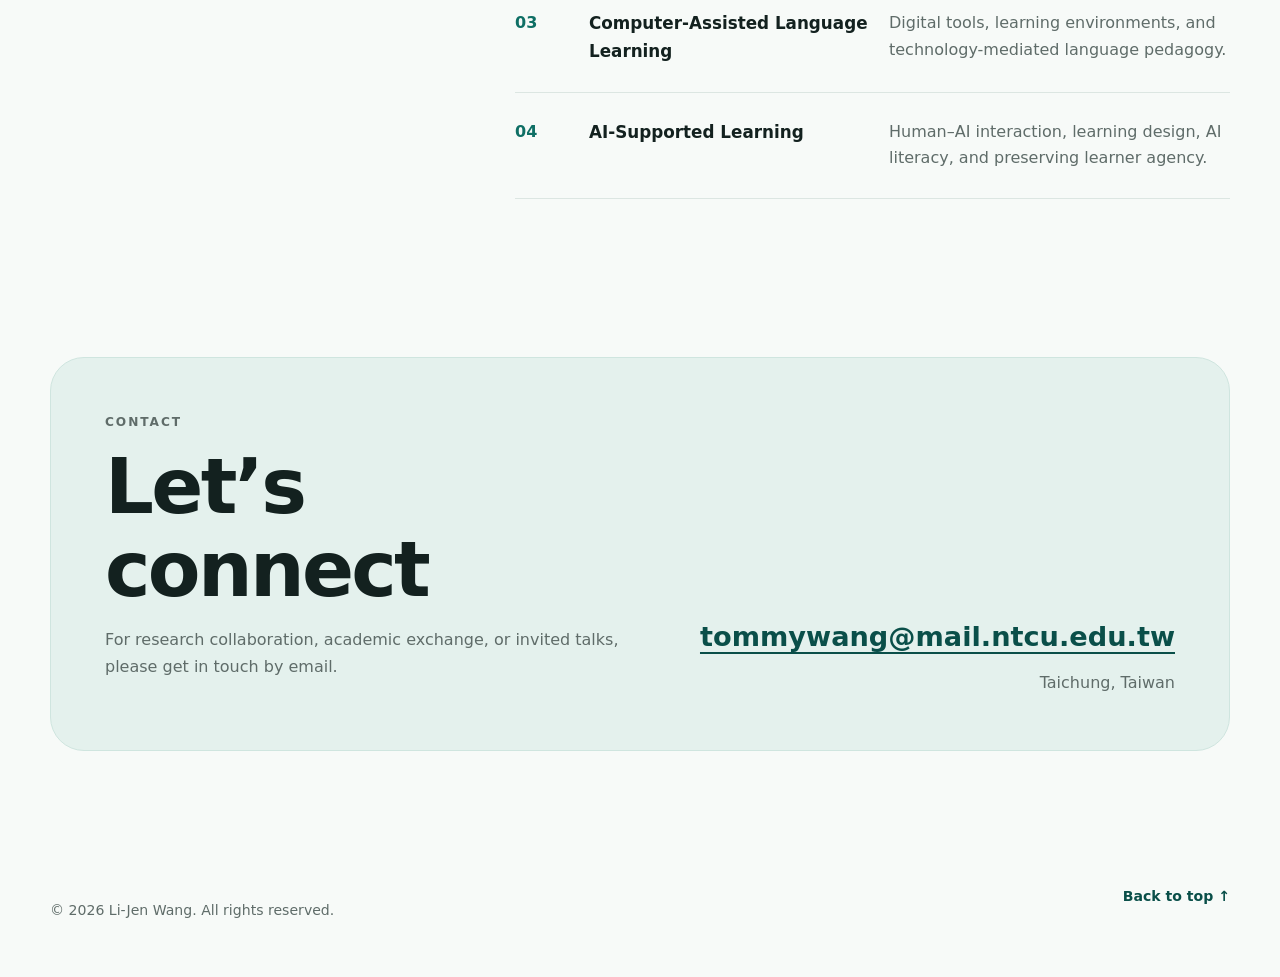
==== commit fb37d894: "Announce AERA 2027 acceptance on homepage" ====
--- a/index.html
+++ b/index.html
@@ -100,7 +100,7 @@
   <a class="skip-link" href="#main">Skip to content</a>
   <header class="site-header">
     <div class="container nav-wrap">
-      <a class="brand" href="index.html#home" aria-label="Li-Jen Wang home">
+      <a class="brand" href="index.html#home" aria-label="Li-Jen Wang home" target="_blank" rel="noopener">
         <span class="brand-mark">LW</span>
         <span class="brand-text">Li-Jen Wang</span>
       </a>
@@ -108,7 +108,7 @@
         <a class="active" href="#home">Home</a>
         <a href="#about">About</a>
         <a href="#research">Research</a>
-        <a href="publications.html">Publications</a>
+        <a href="publications.html" target="_blank" rel="noopener">Publications</a>
         <a href="#projects">Projects</a>
         <a href="#teaching">Teaching</a>
         <a href="#contact">Contact</a>
@@ -124,7 +124,7 @@
           <p class="role">Assistant Professor, Department of English<br>National Taichung University of Education</p>
           <p class="hero-text">How can AI help students think and write without doing the thinking for them? I study how AI-generated questions and peer discussion help English learners develop, defend, and revise their own ideas.</p>
           <div class="hero-actions">
-            <a class="button primary" href="publications.html">View publications</a>
+            <a class="button primary" href="publications.html" target="_blank" rel="noopener">View publications</a>
             <a class="button secondary" href="mailto:tommywang@mail.ntcu.edu.tw">Email me</a>
           </div>
         </div>
@@ -140,7 +140,7 @@
             <figcaption aria-live="polite">ACEID 2025 Tokyo, Japan</figcaption>
             <div class="carousel-dots"></div>
           </figure>
-          <a class="caws-notice" href="https://caws.lijenwang.com" aria-labelledby="caws-title">
+          <a class="caws-notice" href="https://caws.lijenwang.com" aria-labelledby="caws-title" target="_blank" rel="noopener">
             <svg viewBox="0 0 120 120" width="76" height="76" aria-hidden="true" focusable="false">
               <ellipse cx="60" cy="72" rx="40" ry="42" fill="#6b4a3a"/>
               <path d="M24 40 L34 18 L46 36 Z" fill="#6b4a3a"/>
@@ -215,25 +215,25 @@
             <span class="card-number">01</span>
             <h3>AI in Language Learning</h3>
             <p>How can AI guide English learners through a writing task by asking questions?</p>
-            <a class="research-link" href="https://doi.org/10.1016/j.jslw.2026.101331">Read the Socratic AI study</a>
+            <a class="research-link" href="https://doi.org/10.1016/j.jslw.2026.101331" target="_blank" rel="noopener">Read the Socratic AI study</a>
           </article>
           <article class="card">
             <span class="card-number">02</span>
             <h3>Argumentative Writing</h3>
             <p>How do students use evidence, respond to counterarguments, and stay engaged when they write together?</p>
-            <a class="research-link" href="https://doi.org/10.1016/j.asw.2026.101089">See the writing engagement scale</a>
+            <a class="research-link" href="https://doi.org/10.1016/j.asw.2026.101089" target="_blank" rel="noopener">See the writing engagement scale</a>
           </article>
           <article class="card">
             <span class="card-number">03</span>
             <h3>Knowledge Building &amp; Computer-Supported Collaborative Learning</h3>
             <p>How can online tools help students build on and improve each other’s ideas?</p>
-            <a class="research-link" href="https://www.j-ets.net/collection/published-issues/26_3#:~:text=Advancing%20University%20EFL%20Students">Read the knowledge-building study abstract</a>
+            <a class="research-link" href="https://www.j-ets.net/collection/published-issues/26_3#:~:text=Advancing%20University%20EFL%20Students" target="_blank" rel="noopener">Read the knowledge-building study abstract</a>
           </article>
           <article class="card">
             <span class="card-number">04</span>
             <h3>AI Literacy & Learning Analytics</h3>
             <p>What do students’ interactions with AI reveal about how they evaluate and revise its suggestions?</p>
-            <a class="research-link" href="publications.html#ai-literacy-ace-2026">See the AI literacy conference poster entry</a>
+            <a class="research-link" href="publications.html#ai-literacy-ace-2026" target="_blank" rel="noopener">See the AI literacy conference poster entry</a>
           </article>
         </div>
       </div>
@@ -250,26 +250,31 @@
             <div class="pub-year">2026</div>
             <div>
               <h3>Question-only AI Socratic dialogue as dialogic feedback in L2 argumentative writing: A quasi-experimental study</h3>
-              <p><em>Journal of Second Language Writing</em> · <a href="https://doi.org/10.1016/j.jslw.2026.101331" aria-label="DOI for the Socratic AI dialogue study">DOI ↗</a></p>
+              <p><em>Journal of Second Language Writing</em> · <a href="https://doi.org/10.1016/j.jslw.2026.101331" aria-label="DOI for the Socratic AI dialogue study" target="_blank" rel="noopener">DOI ↗</a></p>
             </div>
           </article>
           <article class="preview-item">
             <div class="pub-year">2026</div>
             <div>
               <h3>Adaptive reorganization in knowledge building research (2014–2025): Continuity and change across the pandemic and post-AI era</h3>
-              <p><em>International Journal of Computer-Supported Collaborative Learning</em> · <a href="https://doi.org/10.1007/s11412-026-09490-x" aria-label="DOI for the knowledge building research study">DOI ↗</a></p>
+              <p><em>International Journal of Computer-Supported Collaborative Learning</em> · <a href="https://doi.org/10.1007/s11412-026-09490-x" aria-label="DOI for the knowledge building research study" target="_blank" rel="noopener">DOI ↗</a></p>
             </div>
           </article>
           <article class="preview-item">
             <div class="pub-year">2026</div>
             <div>
               <h3>Measuring engagement in technology-supported collaborative argumentative writing: Development and validation of the T-CLEA scale</h3>
-              <p><em>Assessing Writing</em> · <a href="https://doi.org/10.1016/j.asw.2026.101089" aria-label="DOI for the T-CLEA scale study">DOI ↗</a></p>
+              <p><em>Assessing Writing</em> · <a href="https://doi.org/10.1016/j.asw.2026.101089" aria-label="DOI for the T-CLEA scale study" target="_blank" rel="noopener">DOI ↗</a></p>
             </div>
           </article>
         </div>
+        <aside class="publication-news" aria-label="Recent news">
+          <p><strong>AERA 2027 roundtable acceptance</strong></p>
+          <p>Our study on argumentative writing across genre-based instruction and collaborative AI support was accepted for a roundtable at the 2027 AERA Annual Meeting.</p>
+          <a href="publications.html#aera-2027" target="_blank" rel="noopener">View the AERA 2027 presentation entry ↗</a>
+        </aside>
         <div class="hero-actions" style="margin-top:28px;">
-          <a class="button primary" href="publications.html">Open full publications page</a>
+          <a class="button primary" href="publications.html" target="_blank" rel="noopener">Open full publications page</a>
         </div>
       </div>
     </section>
--- a/assets/styles.css
+++ b/assets/styles.css
@@ -92,13 +92,16 @@
 .card h3 { font-size: 1.45rem; margin: 58px 0 12px; }
 .card p { color: var(--muted); margin: 0; }
 .research-link { display: inline-block; margin-top: 14px; color: var(--teal-dark); font-weight: 700; }
-#ai-literacy-ace-2026 { scroll-margin-top: 96px; }
+#aera-2027, #ai-literacy-ace-2026 { scroll-margin-top: 96px; }
 
 .pub-preview { border-top: 1px solid var(--line); }
 .preview-item { display: grid; grid-template-columns: 86px 1fr; gap: 26px; padding: 24px 0; border-bottom: 1px solid var(--line); }
 .preview-item .pub-year { color: var(--teal); font-weight: 840; font-size: 1.05rem; }
 .preview-item h3 { margin: 0 0 6px; font-size: clamp(1.15rem, 2.2vw, 1.55rem); }
 .preview-item p { margin: 0; color: var(--muted); }
+.publication-news { margin-top: 24px; padding: 18px 22px; border-left: 3px solid var(--teal); background: var(--teal-soft); }
+.publication-news p { margin: 0 0 6px; }
+.publication-news a { color: var(--teal-dark); font-weight: 700; }
 
 .publication-group { margin-top: 54px; }
 .group-heading { display:flex; align-items: baseline; justify-content: space-between; gap: 16px; margin-bottom: 18px; }
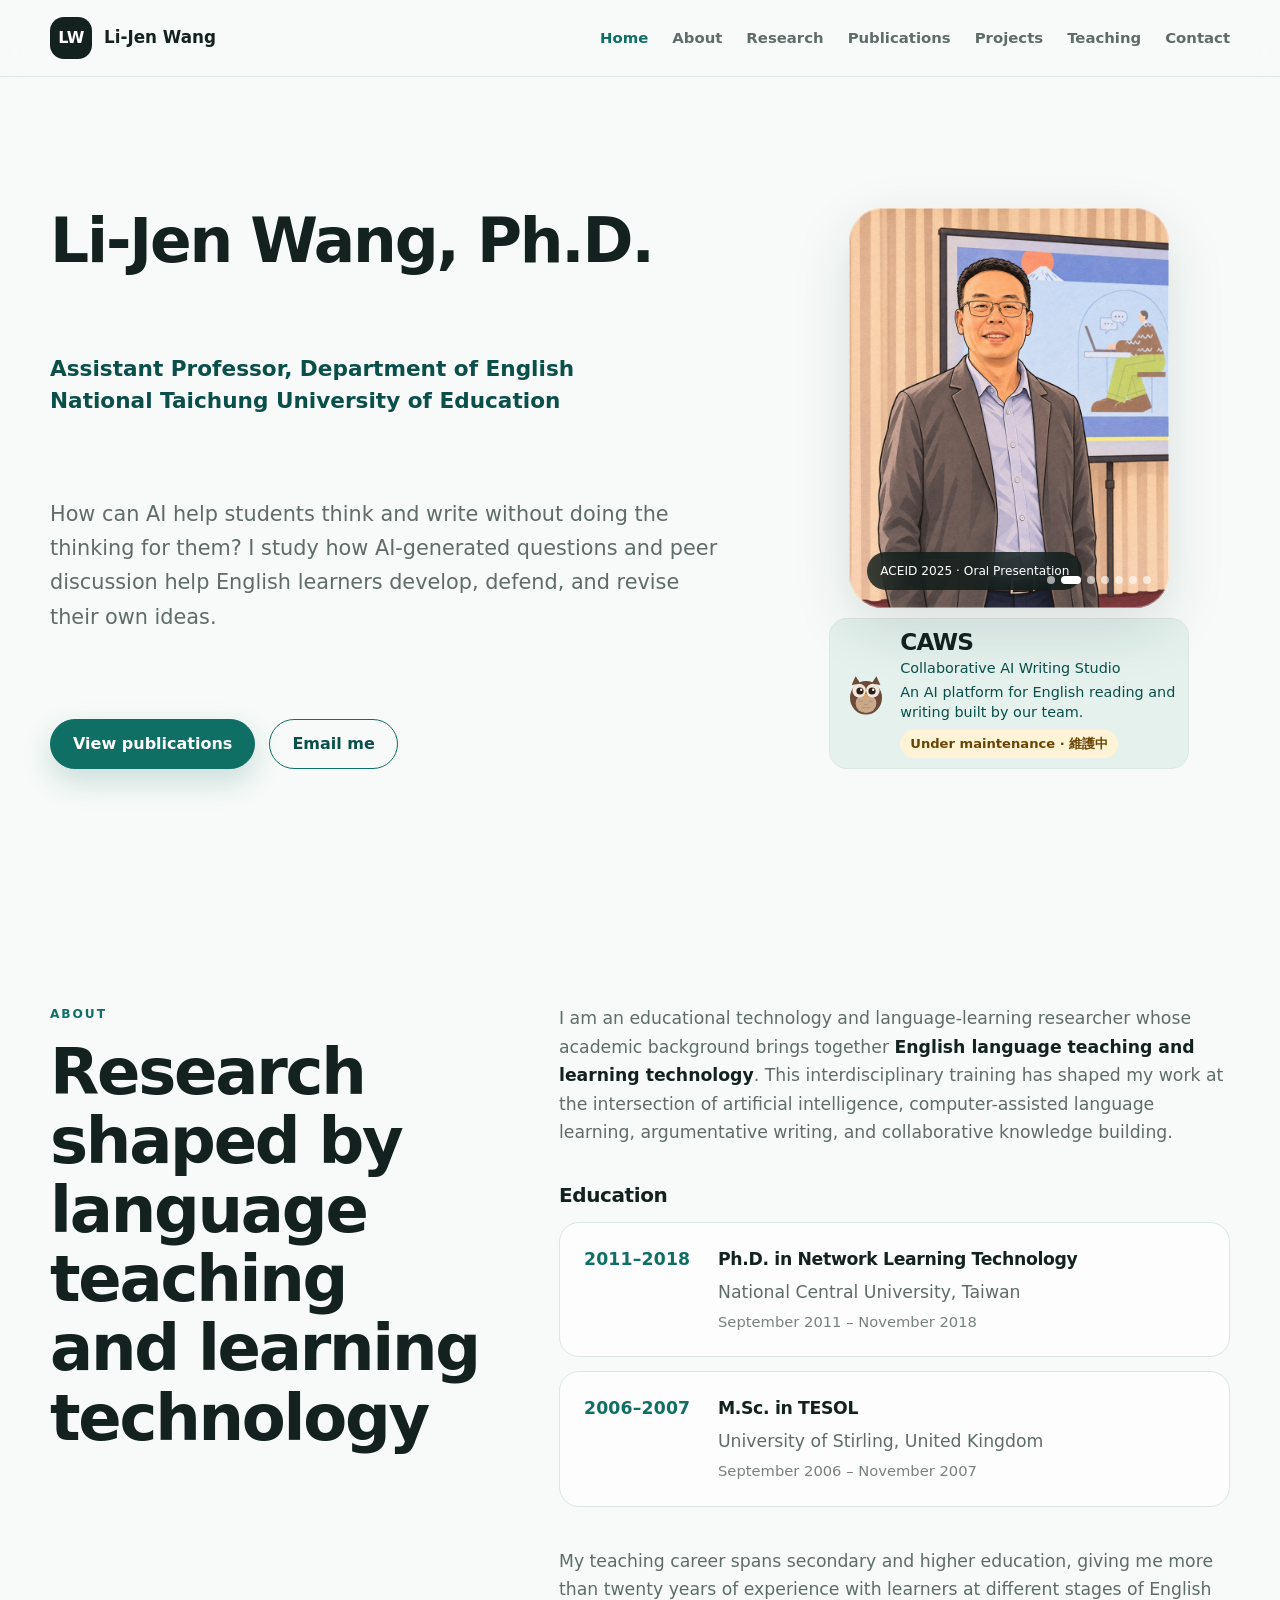
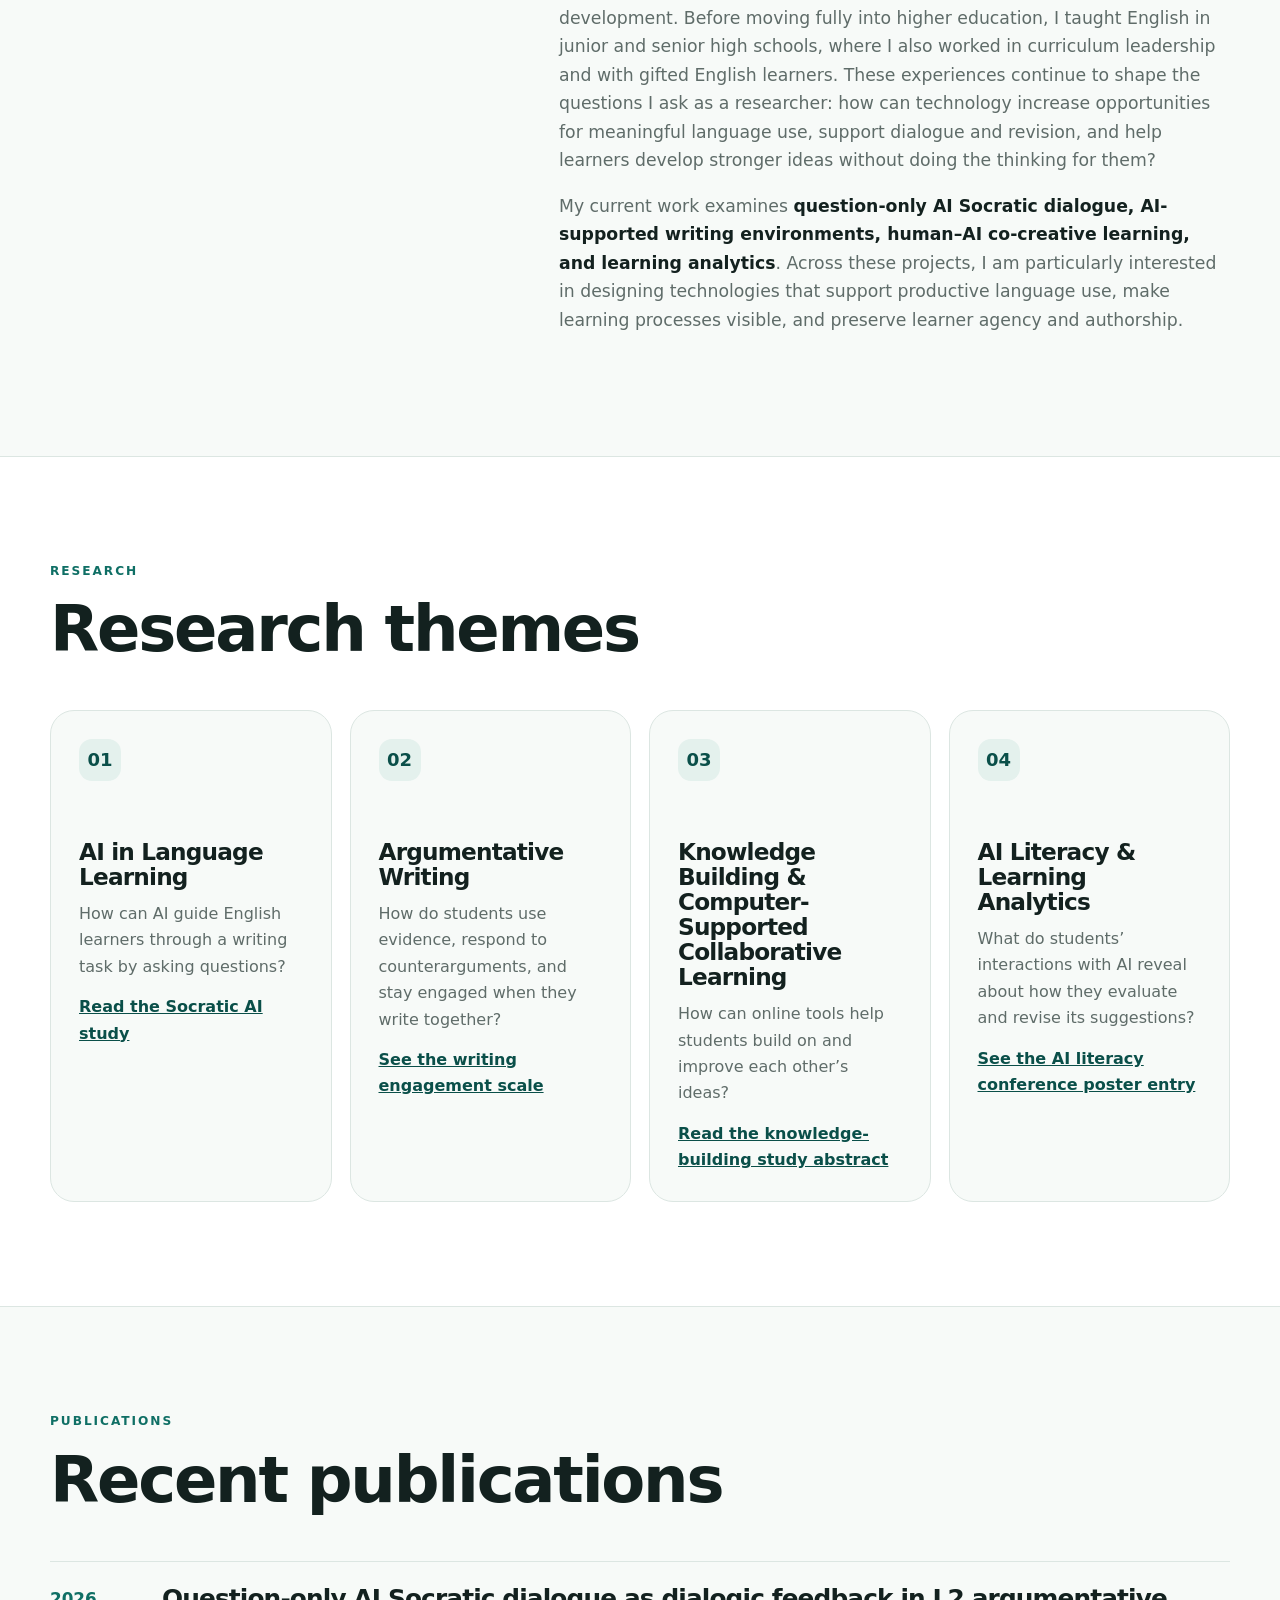
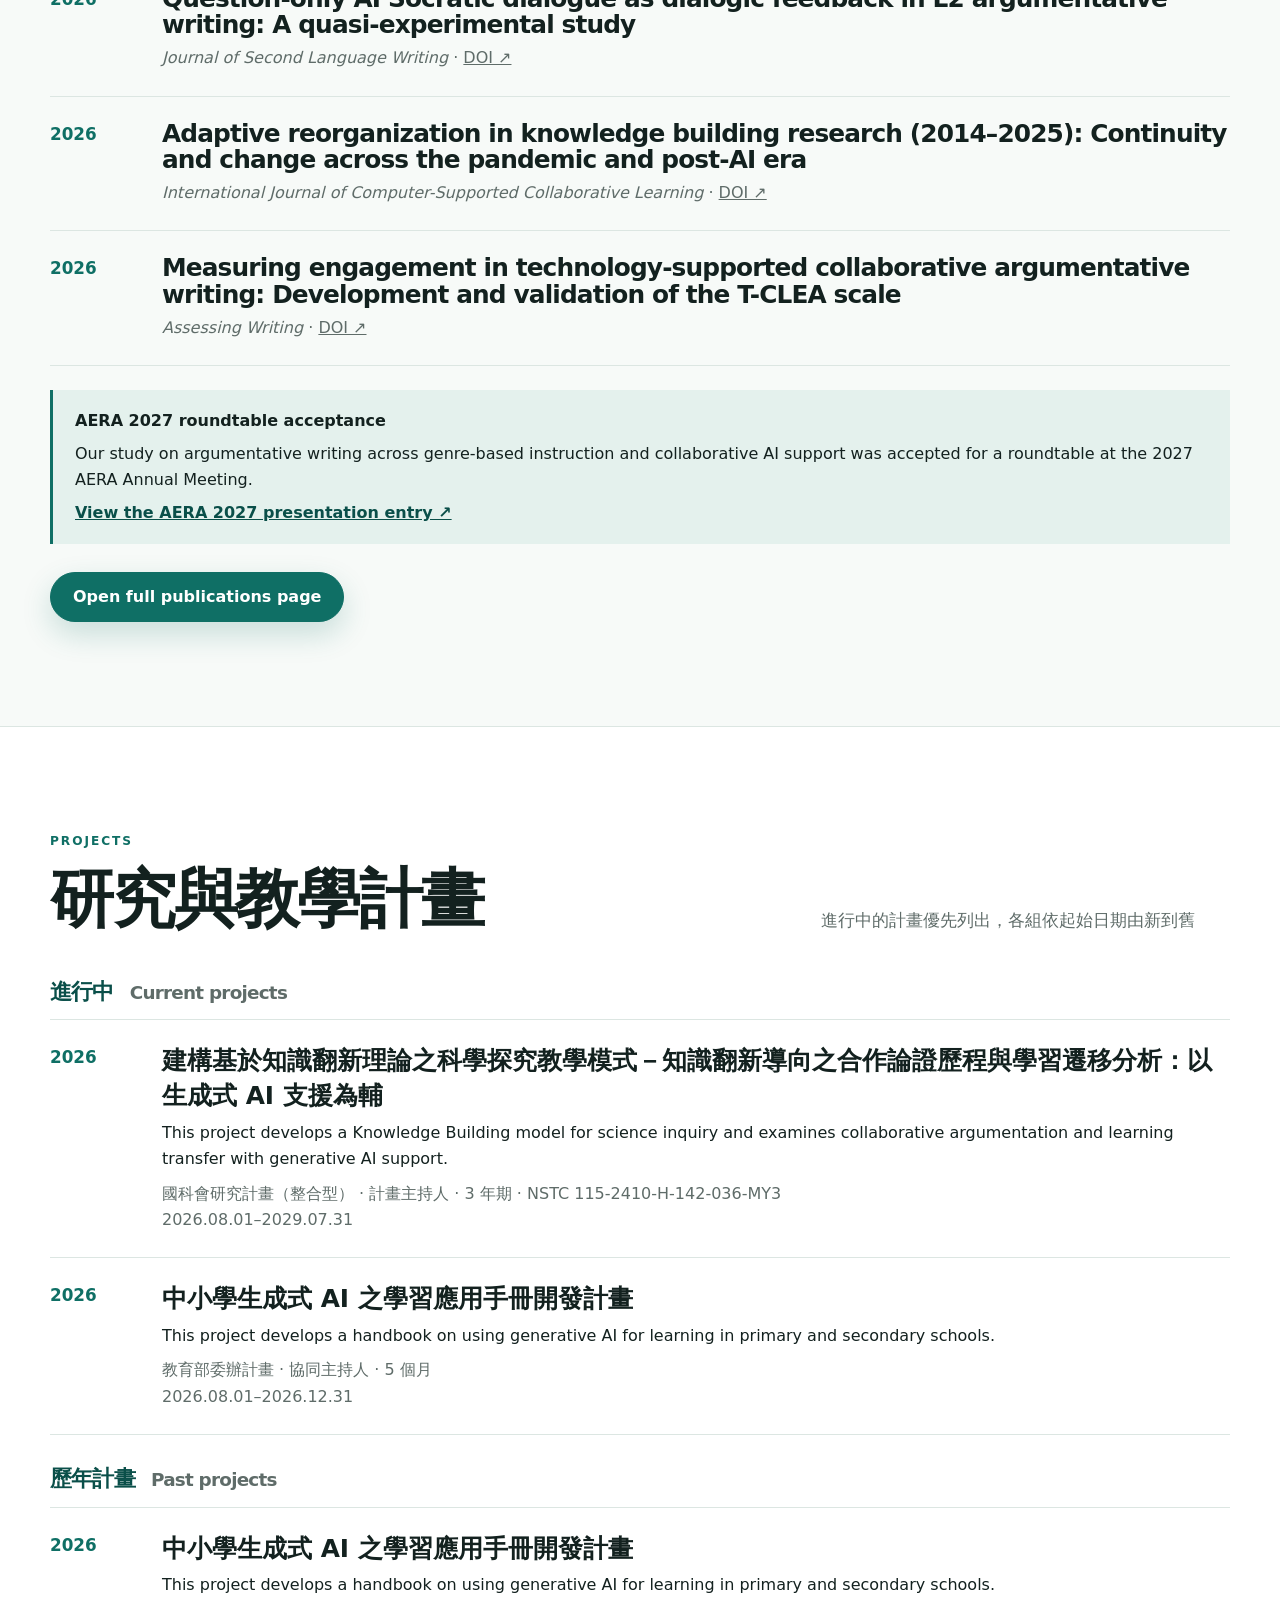
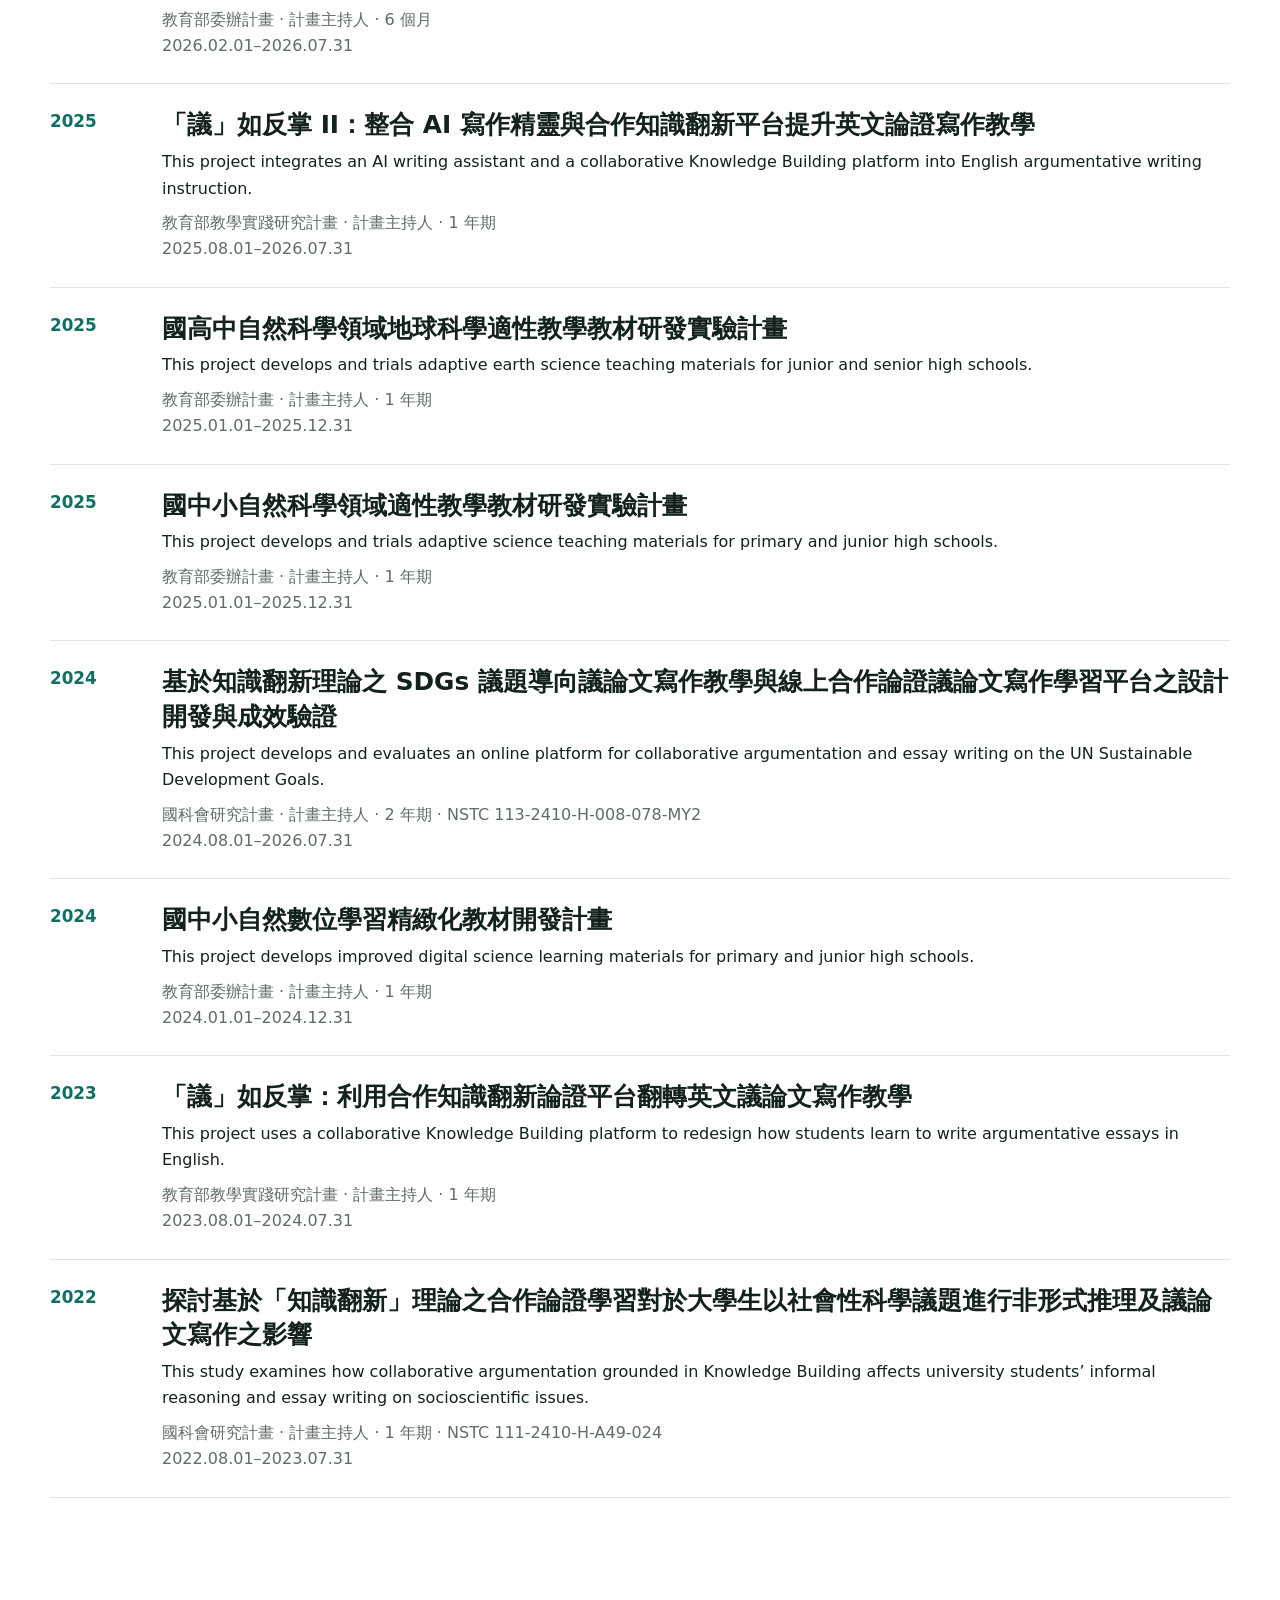
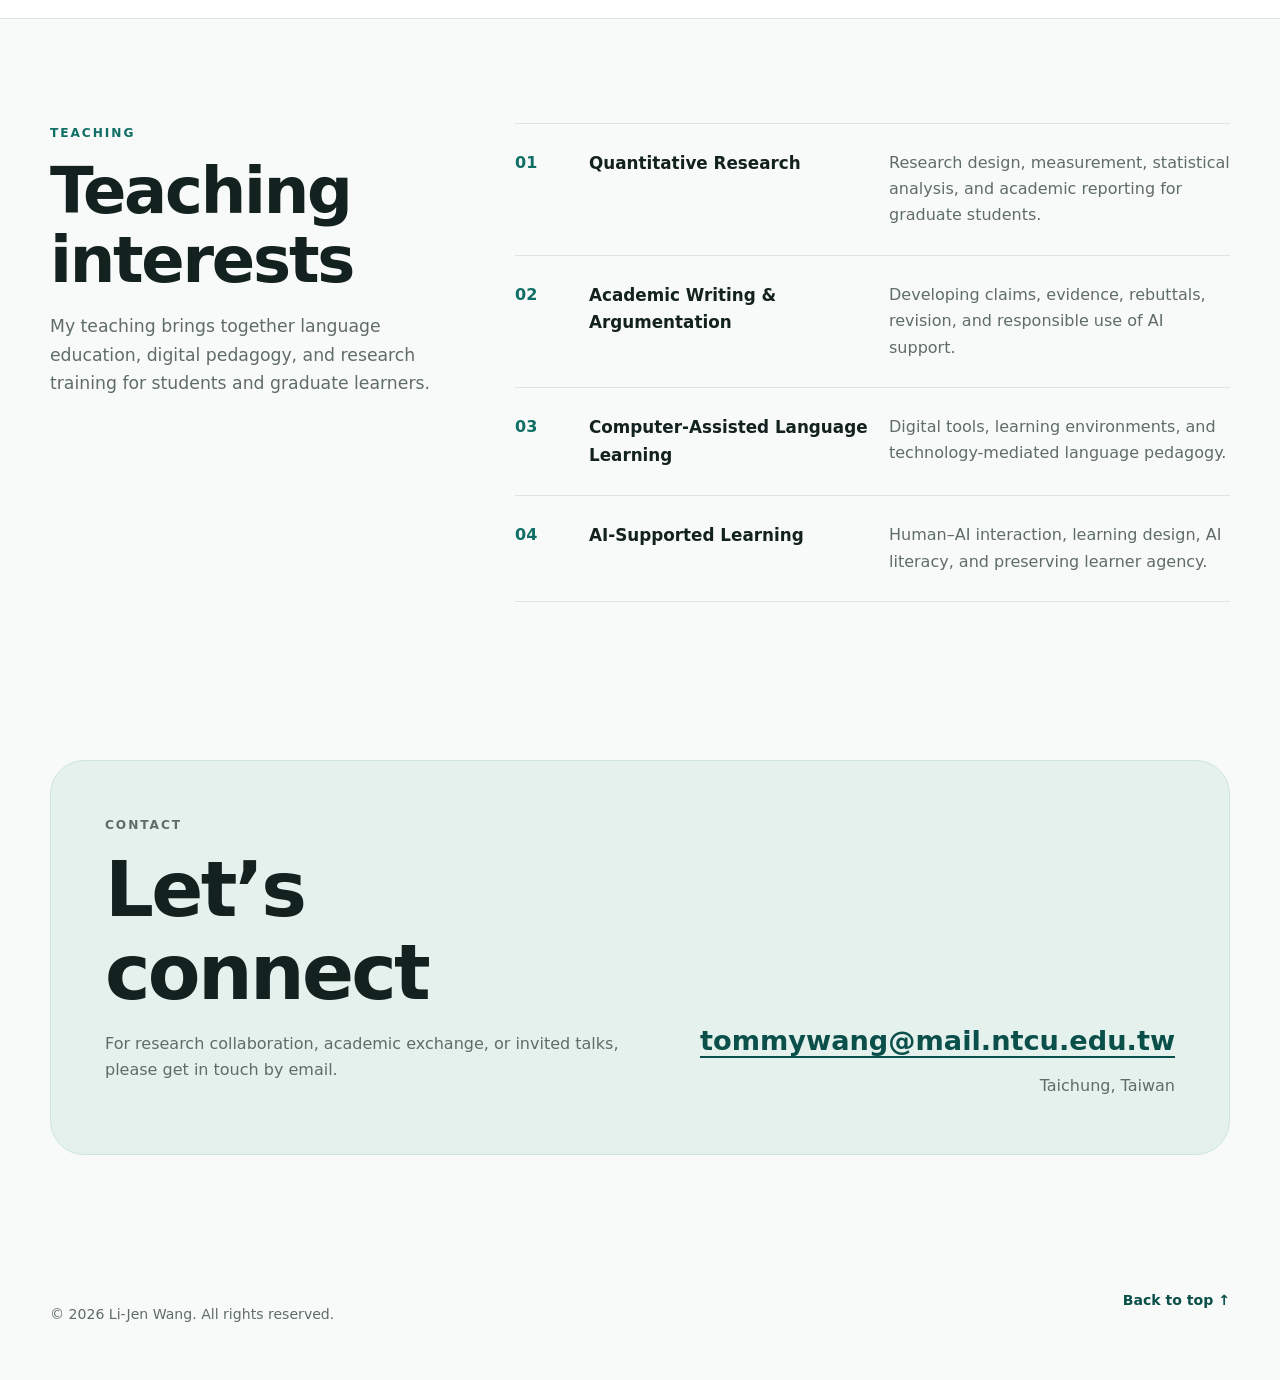
==== commit 983897f8: "Highlight current projects and add English summaries" ====
--- a/index.html
+++ b/index.html
@@ -44,12 +44,14 @@
     #projects .preview-item { grid-template-columns: 86px minmax(0, 1fr); }
     #projects .project-group { margin-top: 32px; }
     #projects .project-group h3 { margin: 0; color: var(--teal-dark); font-size: 1.35rem; }
+    #projects .project-group h3 span { margin-inline-start: .5em; color: var(--muted); font-size: .85em; }
     #projects .preview-item h4 {
       margin: 0 0 6px;
       font-size: clamp(1.15rem, 2.2vw, 1.55rem);
       line-height: 1.4;
     }
     #projects .preview-item p { overflow-wrap: anywhere; }
+    #projects .preview-item .project-summary { margin-bottom: 8px; color: var(--ink); }
     @media (min-width: 981px) {
       .hero {
         display: grid;
@@ -285,99 +287,104 @@
         <div lang="zh-Hant">
           <div class="section-heading-row">
             <h2>研究與教學計畫</h2>
-            <p>依計畫類型排列，同類計畫依起始日期由新到舊</p>
+            <p>進行中的計畫優先列出，各組依起始日期由新到舊</p>
           </div>
           <section class="project-group">
-            <h3>國科會計畫</h3>
+            <h3>進行中 <span lang="en">Current projects</span></h3>
             <ul class="pub-preview project-list" role="list">
               <li class="preview-item">
                 <div class="pub-year">2026</div>
                 <div>
                   <h4>建構基於知識翻新理論之科學探究教學模式－知識翻新導向之合作論證歷程與學習遷移分析：以生成式 AI 支援為輔</h4>
+                  <p class="project-summary" lang="en">This project develops a Knowledge Building model for science inquiry and examines collaborative argumentation and learning transfer with generative AI support.</p>
                   <p>國科會研究計畫（整合型） · 計畫主持人 · 3 年期 · NSTC 115-2410-H-142-036-MY3</p>
                   <p>2026.08.01–2029.07.31</p>
                 </div>
               </li>
               <li class="preview-item">
-                <div class="pub-year">2024</div>
-                <div>
-                  <h4>基於知識翻新理論之 SDGs 議題導向議論文寫作教學與線上合作論證議論文寫作學習平台之設計開發與成效驗證</h4>
-                  <p>國科會研究計畫 · 計畫主持人 · 2 年期 · NSTC 113-2410-H-008-078-MY2</p>
-                  <p>2024.08.01–2026.07.31</p>
-                </div>
-              </li>
-              <li class="preview-item">
-                <div class="pub-year">2022</div>
-                <div>
-                  <h4>探討基於「知識翻新」理論之合作論證學習對於大學生以社會性科學議題進行非形式推理及議論文寫作之影響</h4>
-                  <p>國科會研究計畫 · 計畫主持人 · 1 年期 · NSTC 111-2410-H-A49-024</p>
-                  <p>2022.08.01–2023.07.31</p>
+                <div class="pub-year">2026</div>
+                <div>
+                  <h4>中小學生成式 AI 之學習應用手冊開發計畫</h4>
+                  <p class="project-summary" lang="en">This project develops a handbook on using generative AI for learning in primary and secondary schools.</p>
+                  <p>教育部委辦計畫 · 協同主持人 · 5 個月</p>
+                  <p>2026.08.01–2026.12.31</p>
                 </div>
               </li>
             </ul>
           </section>
           <section class="project-group">
-            <h3>教學實踐研究計畫</h3>
+            <h3>歷年計畫 <span lang="en">Past projects</span></h3>
             <ul class="pub-preview project-list" role="list">
               <li class="preview-item">
+                <div class="pub-year">2026</div>
+                <div>
+                  <h4>中小學生成式 AI 之學習應用手冊開發計畫</h4>
+                  <p class="project-summary" lang="en">This project develops a handbook on using generative AI for learning in primary and secondary schools.</p>
+                  <p>教育部委辦計畫 · 計畫主持人 · 6 個月</p>
+                  <p>2026.02.01–2026.07.31</p>
+                </div>
+              </li>
+              <li class="preview-item">
                 <div class="pub-year">2025</div>
                 <div>
                   <h4>「議」如反掌 II：整合 AI 寫作精靈與合作知識翻新平台提升英文論證寫作教學</h4>
+                  <p class="project-summary" lang="en">This project integrates an AI writing assistant and a collaborative Knowledge Building platform into English argumentative writing instruction.</p>
                   <p>教育部教學實踐研究計畫 · 計畫主持人 · 1 年期</p>
                   <p>2025.08.01–2026.07.31</p>
                 </div>
               </li>
               <li class="preview-item">
+                <div class="pub-year">2025</div>
+                <div>
+                  <h4>國高中自然科學領域地球科學適性教學教材研發實驗計畫</h4>
+                  <p class="project-summary" lang="en">This project develops and trials adaptive earth science teaching materials for junior and senior high schools.</p>
+                  <p>教育部委辦計畫 · 計畫主持人 · 1 年期</p>
+                  <p>2025.01.01–2025.12.31</p>
+                </div>
+              </li>
+              <li class="preview-item">
+                <div class="pub-year">2025</div>
+                <div>
+                  <h4>國中小自然科學領域適性教學教材研發實驗計畫</h4>
+                  <p class="project-summary" lang="en">This project develops and trials adaptive science teaching materials for primary and junior high schools.</p>
+                  <p>教育部委辦計畫 · 計畫主持人 · 1 年期</p>
+                  <p>2025.01.01–2025.12.31</p>
+                </div>
+              </li>
+              <li class="preview-item">
+                <div class="pub-year">2024</div>
+                <div>
+                  <h4>基於知識翻新理論之 SDGs 議題導向議論文寫作教學與線上合作論證議論文寫作學習平台之設計開發與成效驗證</h4>
+                  <p class="project-summary" lang="en">This project develops and evaluates an online platform for collaborative argumentation and essay writing on the UN Sustainable Development Goals.</p>
+                  <p>國科會研究計畫 · 計畫主持人 · 2 年期 · NSTC 113-2410-H-008-078-MY2</p>
+                  <p>2024.08.01–2026.07.31</p>
+                </div>
+              </li>
+              <li class="preview-item">
+                <div class="pub-year">2024</div>
+                <div>
+                  <h4>國中小自然數位學習精緻化教材開發計畫</h4>
+                  <p class="project-summary" lang="en">This project develops improved digital science learning materials for primary and junior high schools.</p>
+                  <p>教育部委辦計畫 · 計畫主持人 · 1 年期</p>
+                  <p>2024.01.01–2024.12.31</p>
+                </div>
+              </li>
+              <li class="preview-item">
                 <div class="pub-year">2023</div>
                 <div>
                   <h4>「議」如反掌：利用合作知識翻新論證平台翻轉英文議論文寫作教學</h4>
+                  <p class="project-summary" lang="en">This project uses a collaborative Knowledge Building platform to redesign how students learn to write argumentative essays in English.</p>
                   <p>教育部教學實踐研究計畫 · 計畫主持人 · 1 年期</p>
                   <p>2023.08.01–2024.07.31</p>
                 </div>
               </li>
-            </ul>
-          </section>
-          <section class="project-group">
-            <h3>產學合作計畫</h3>
-            <ul class="pub-preview project-list" role="list">
-              <li class="preview-item">
-                <div class="pub-year">2026</div>
-                <div>
-                  <h4>中小學生成式 AI 之學習應用手冊開發計畫</h4>
-                  <p>教育部委辦計畫 · 協同主持人 · 5 個月</p>
-                  <p>2026.08.01–2026.12.31</p>
-                </div>
-              </li>
-              <li class="preview-item">
-                <div class="pub-year">2026</div>
-                <div>
-                  <h4>中小學生成式 AI 之學習應用手冊開發計畫</h4>
-                  <p>教育部委辦計畫 · 計畫主持人 · 6 個月</p>
-                  <p>2026.02.01–2026.07.31</p>
-                </div>
-              </li>
-              <li class="preview-item">
-                <div class="pub-year">2025</div>
-                <div>
-                  <h4>國高中自然科學領域地球科學適性教學教材研發實驗計畫</h4>
-                  <p>教育部委辦計畫 · 計畫主持人 · 1 年期</p>
-                  <p>2025.01.01–2025.12.31</p>
-                </div>
-              </li>
-              <li class="preview-item">
-                <div class="pub-year">2025</div>
-                <div>
-                  <h4>國中小自然科學領域適性教學教材研發實驗計畫</h4>
-                  <p>教育部委辦計畫 · 計畫主持人 · 1 年期</p>
-                  <p>2025.01.01–2025.12.31</p>
-                </div>
-              </li>
-              <li class="preview-item">
-                <div class="pub-year">2024</div>
-                <div>
-                  <h4>國中小自然數位學習精緻化教材開發計畫</h4>
-                  <p>教育部委辦計畫 · 計畫主持人 · 1 年期</p>
-                  <p>2024.01.01–2024.12.31</p>
+              <li class="preview-item">
+                <div class="pub-year">2022</div>
+                <div>
+                  <h4>探討基於「知識翻新」理論之合作論證學習對於大學生以社會性科學議題進行非形式推理及議論文寫作之影響</h4>
+                  <p class="project-summary" lang="en">This study examines how collaborative argumentation grounded in Knowledge Building affects university students’ informal reasoning and essay writing on socioscientific issues.</p>
+                  <p>國科會研究計畫 · 計畫主持人 · 1 年期 · NSTC 111-2410-H-A49-024</p>
+                  <p>2022.08.01–2023.07.31</p>
                 </div>
               </li>
             </ul>
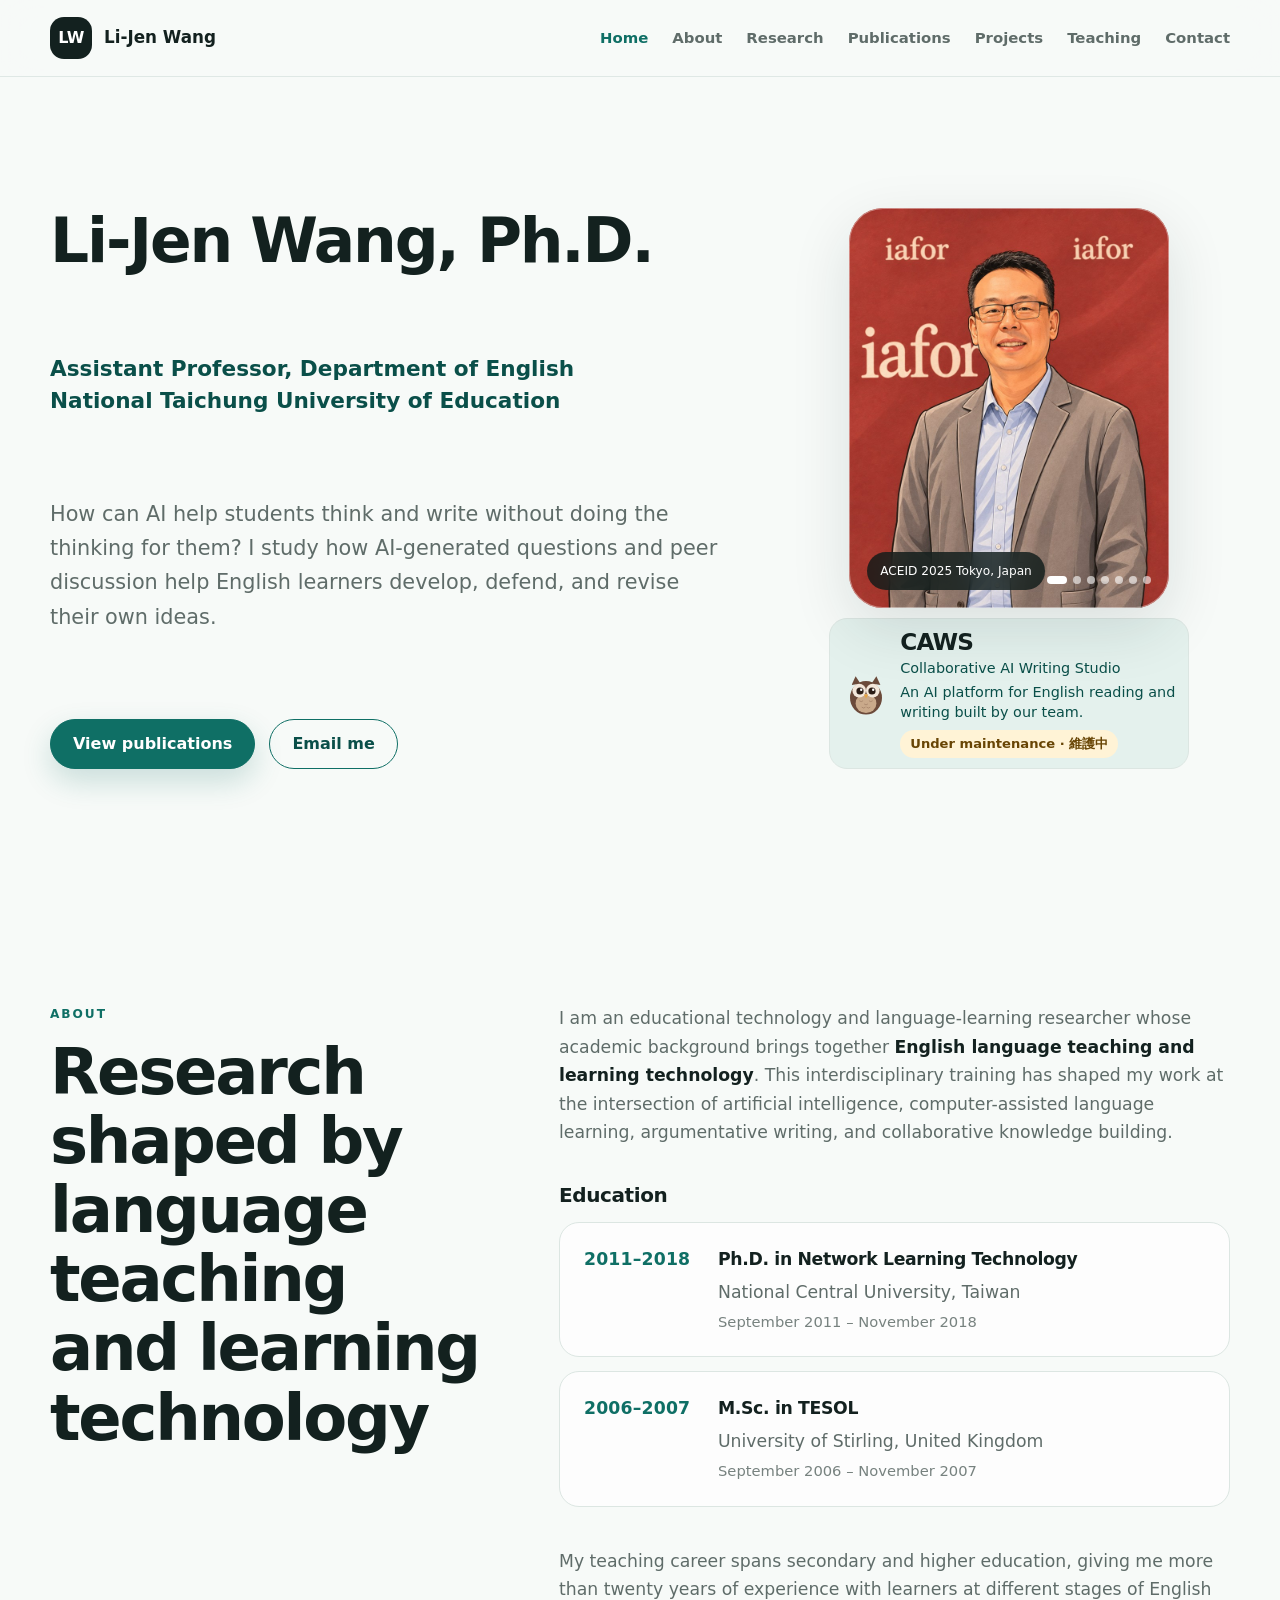
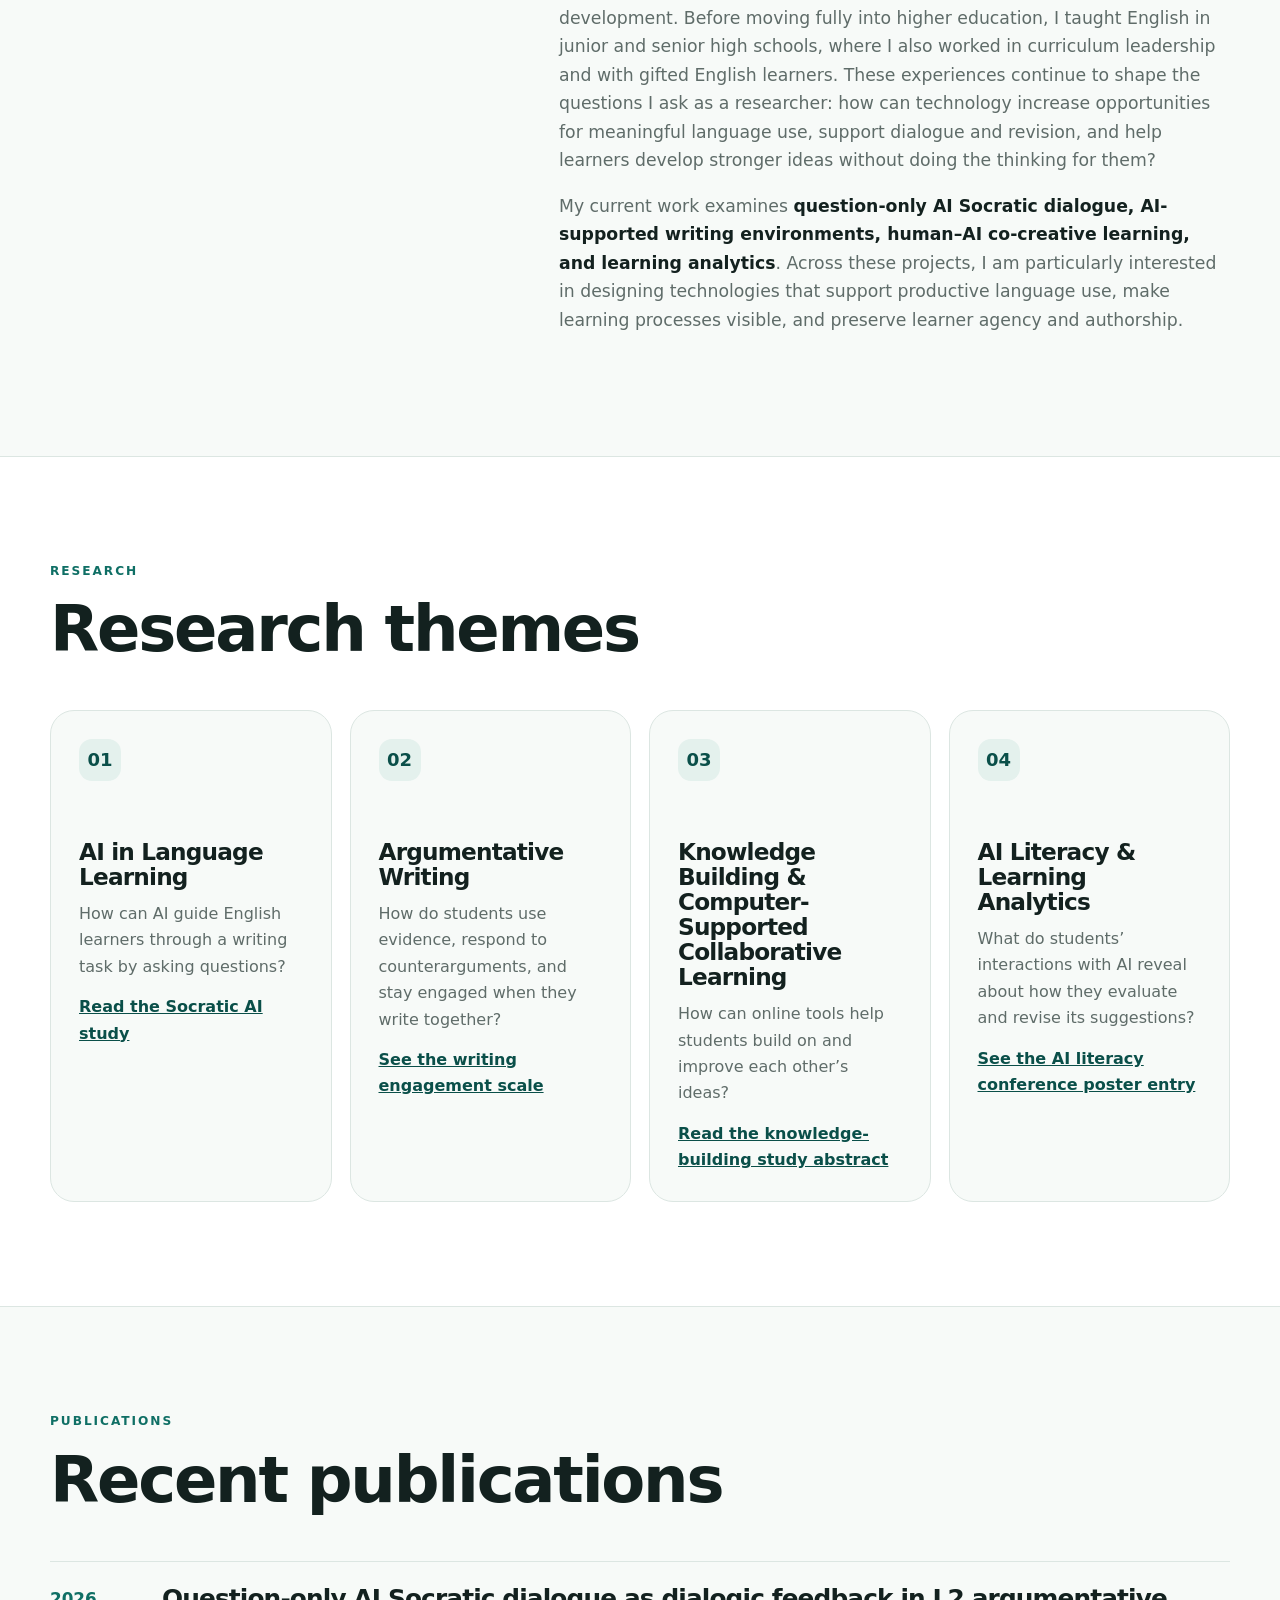
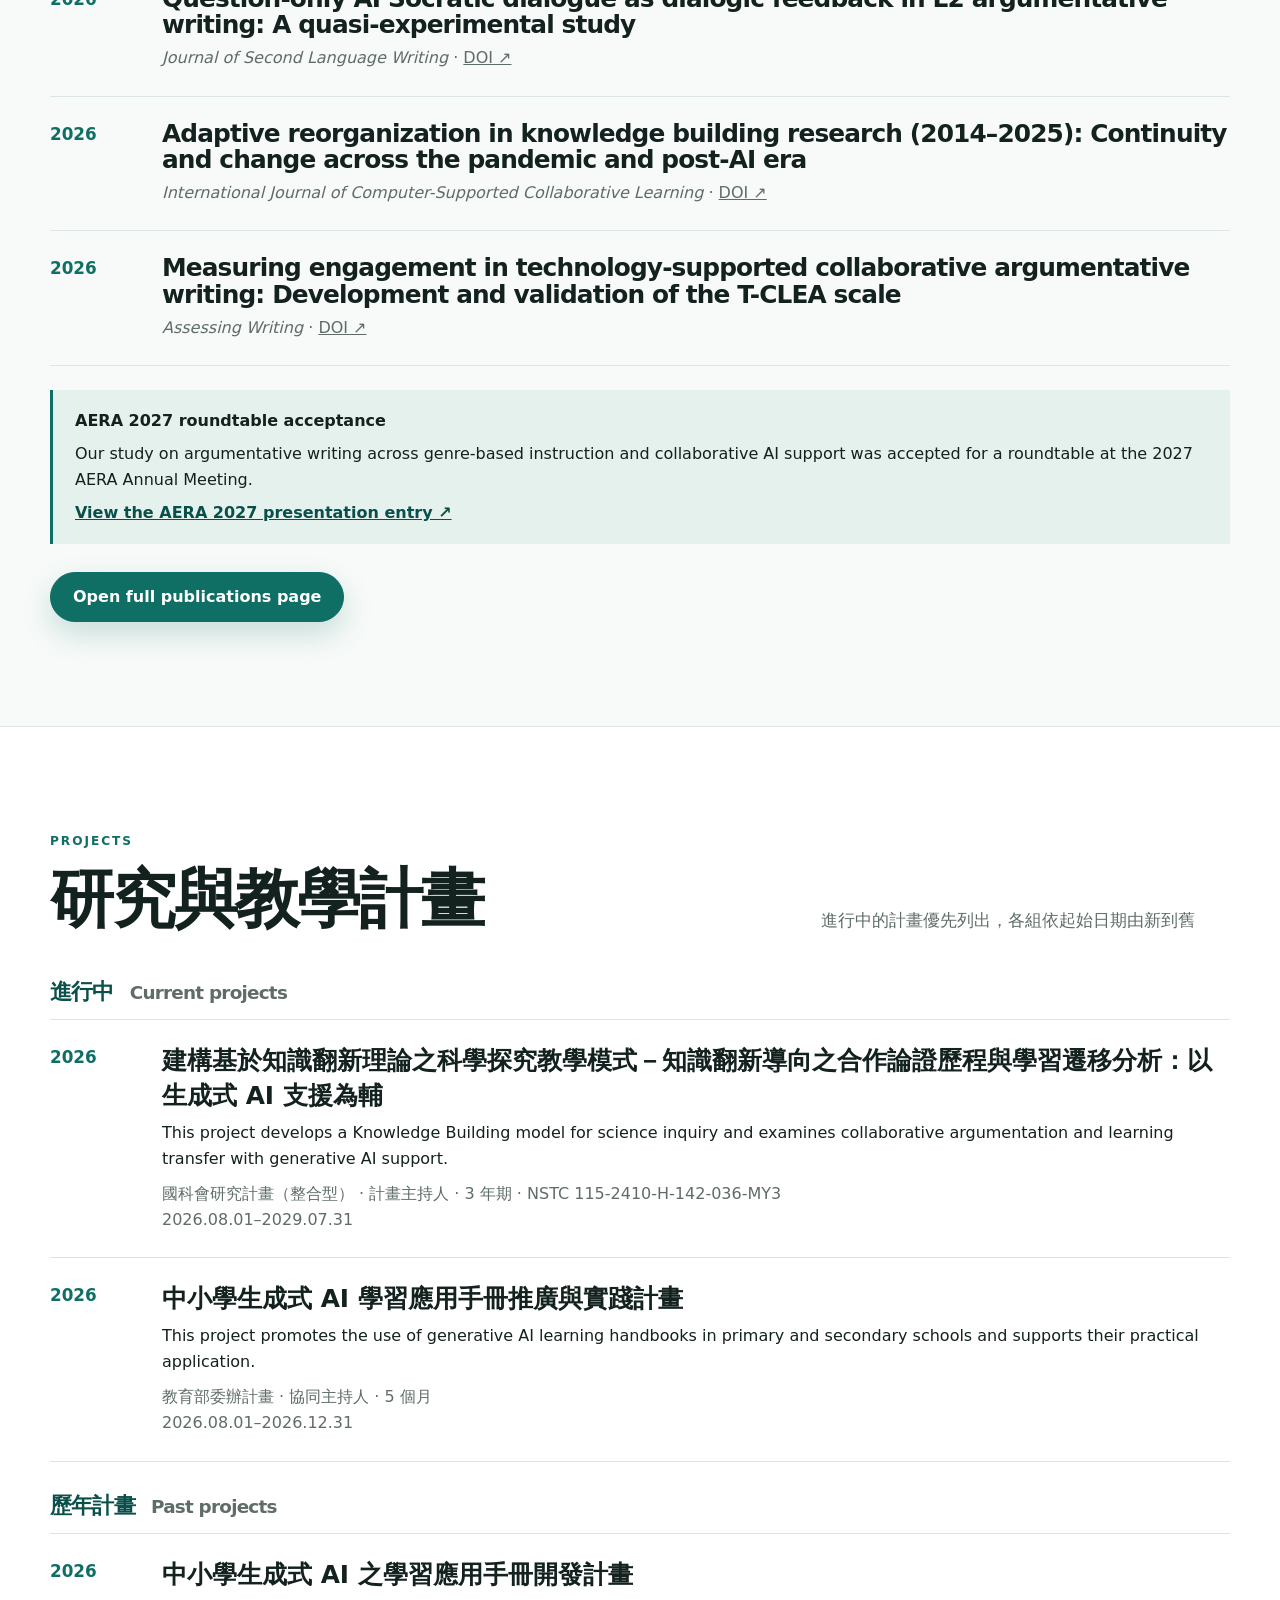
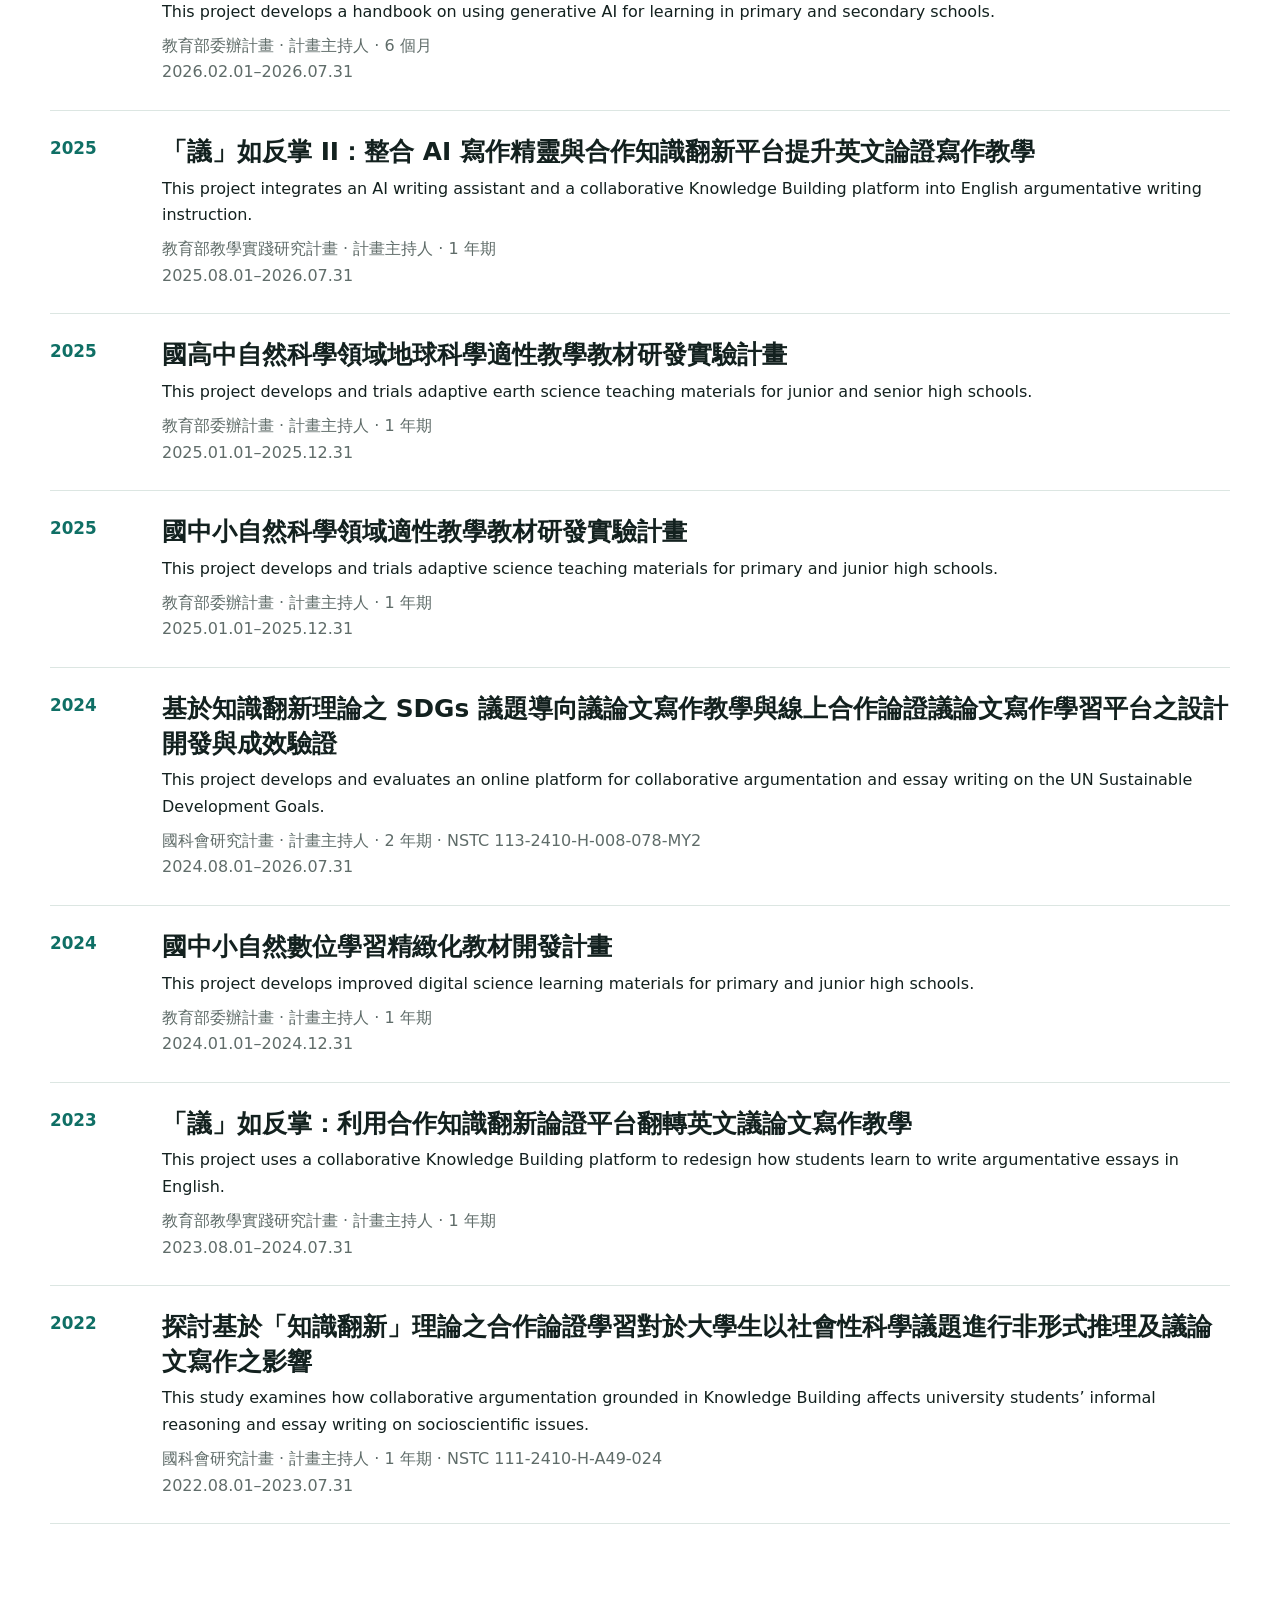
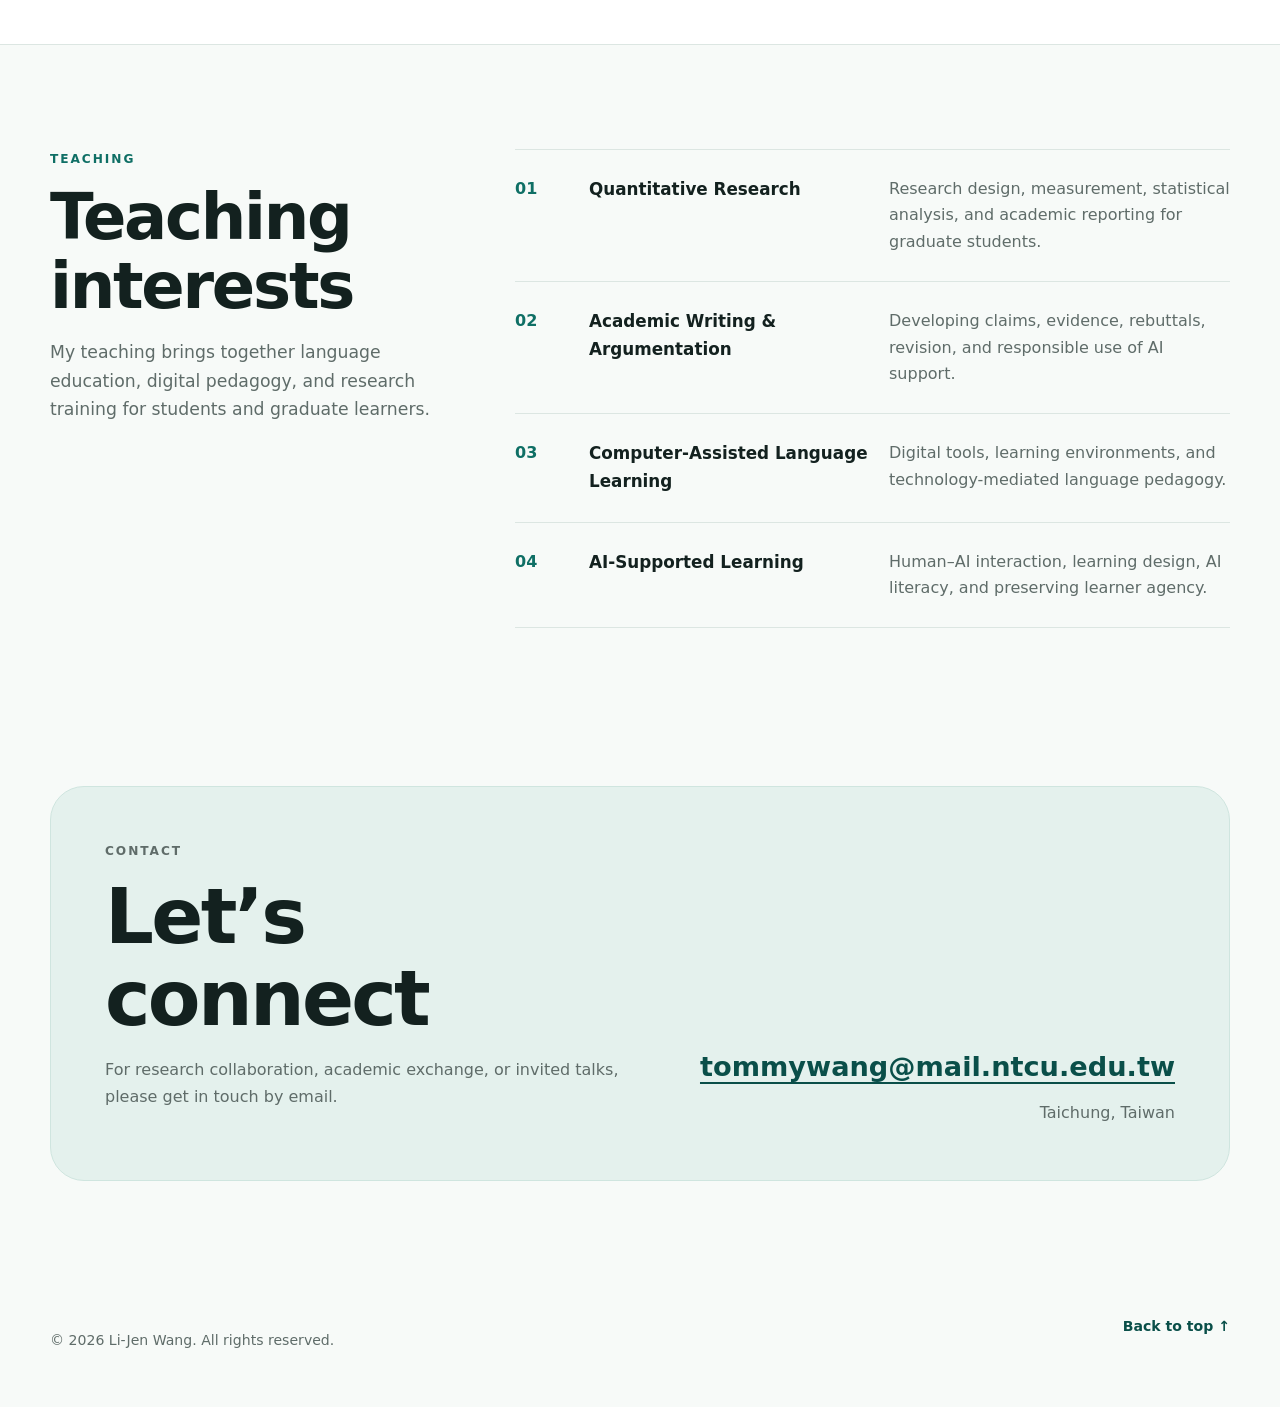
==== commit c6e59f71: "Correct generative AI handbook project title" ====
--- a/index.html
+++ b/index.html
@@ -304,8 +304,8 @@
               <li class="preview-item">
                 <div class="pub-year">2026</div>
                 <div>
-                  <h4>中小學生成式 AI 之學習應用手冊開發計畫</h4>
-                  <p class="project-summary" lang="en">This project develops a handbook on using generative AI for learning in primary and secondary schools.</p>
+                  <h4>中小學生成式 AI 學習應用手冊推廣與實踐計畫</h4>
+                  <p class="project-summary" lang="en">This project promotes the use of generative AI learning handbooks in primary and secondary schools and supports their practical application.</p>
                   <p>教育部委辦計畫 · 協同主持人 · 5 個月</p>
                   <p>2026.08.01–2026.12.31</p>
                 </div>
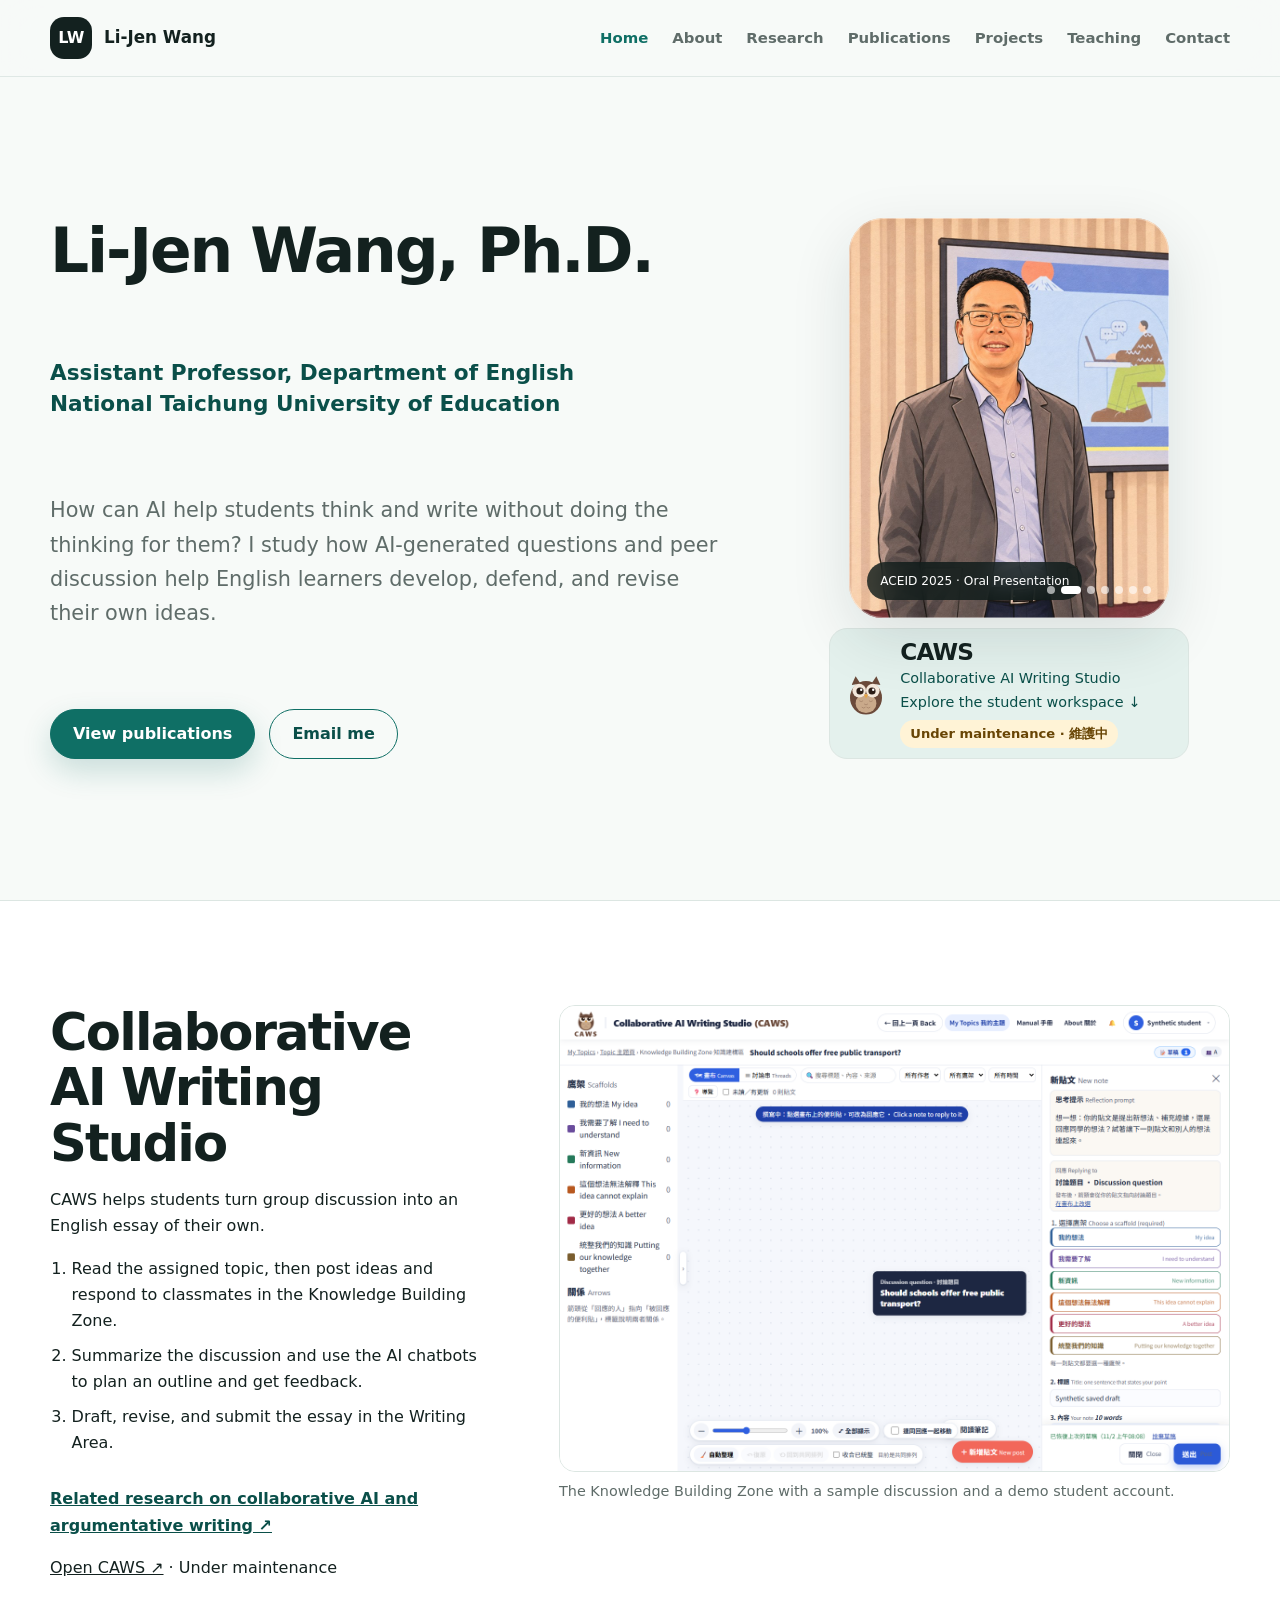
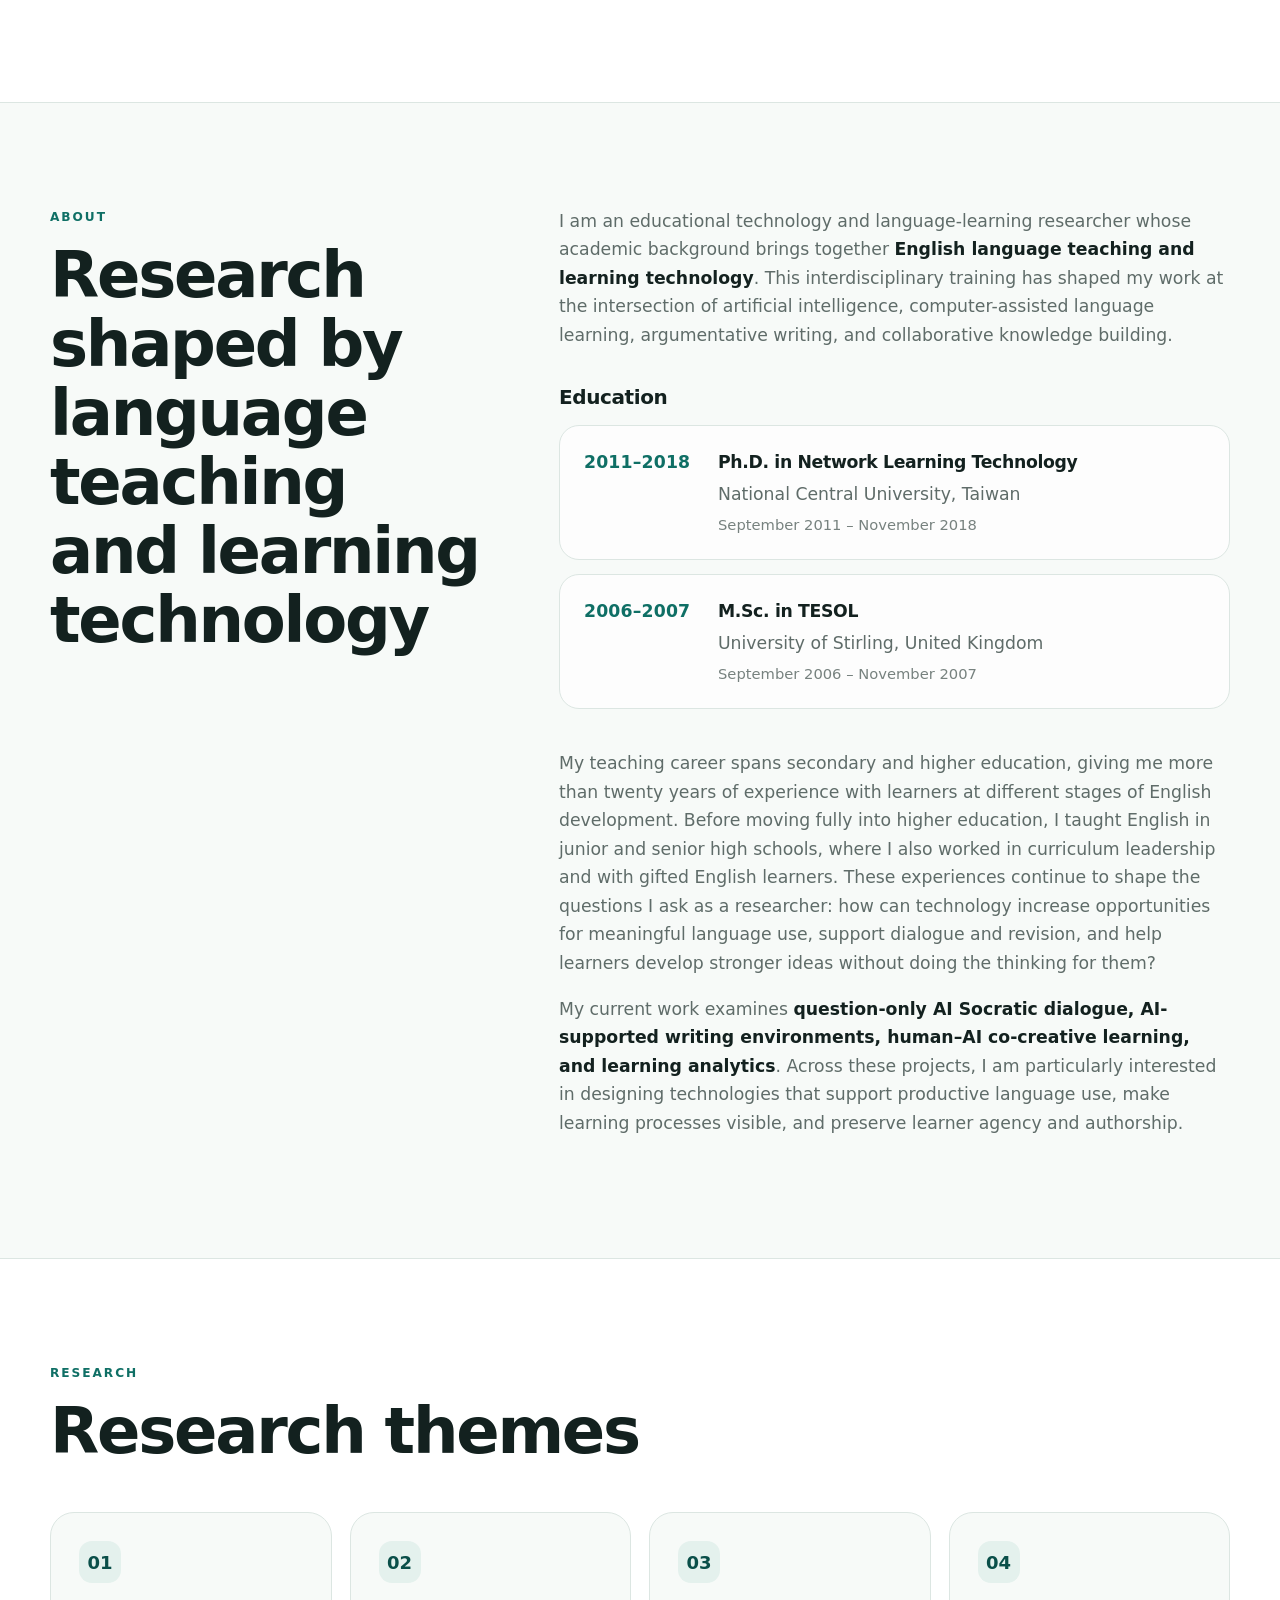
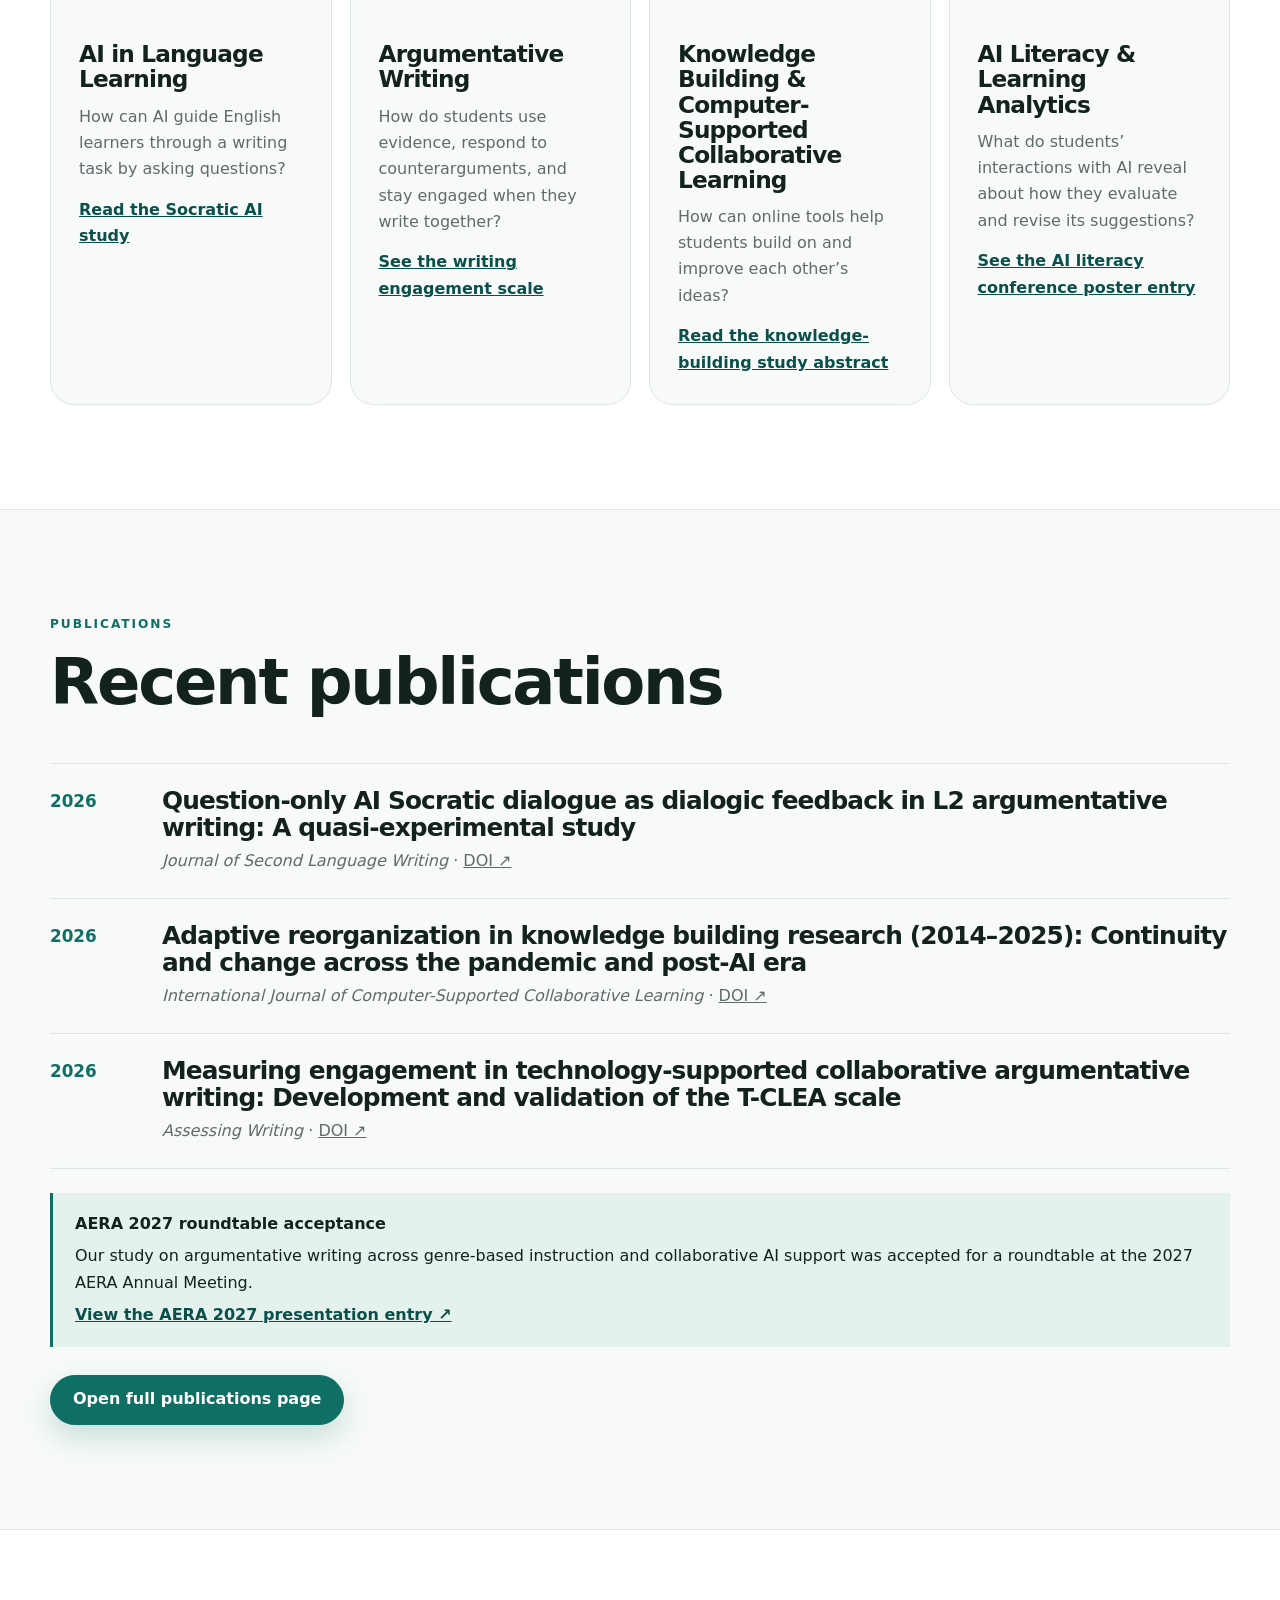
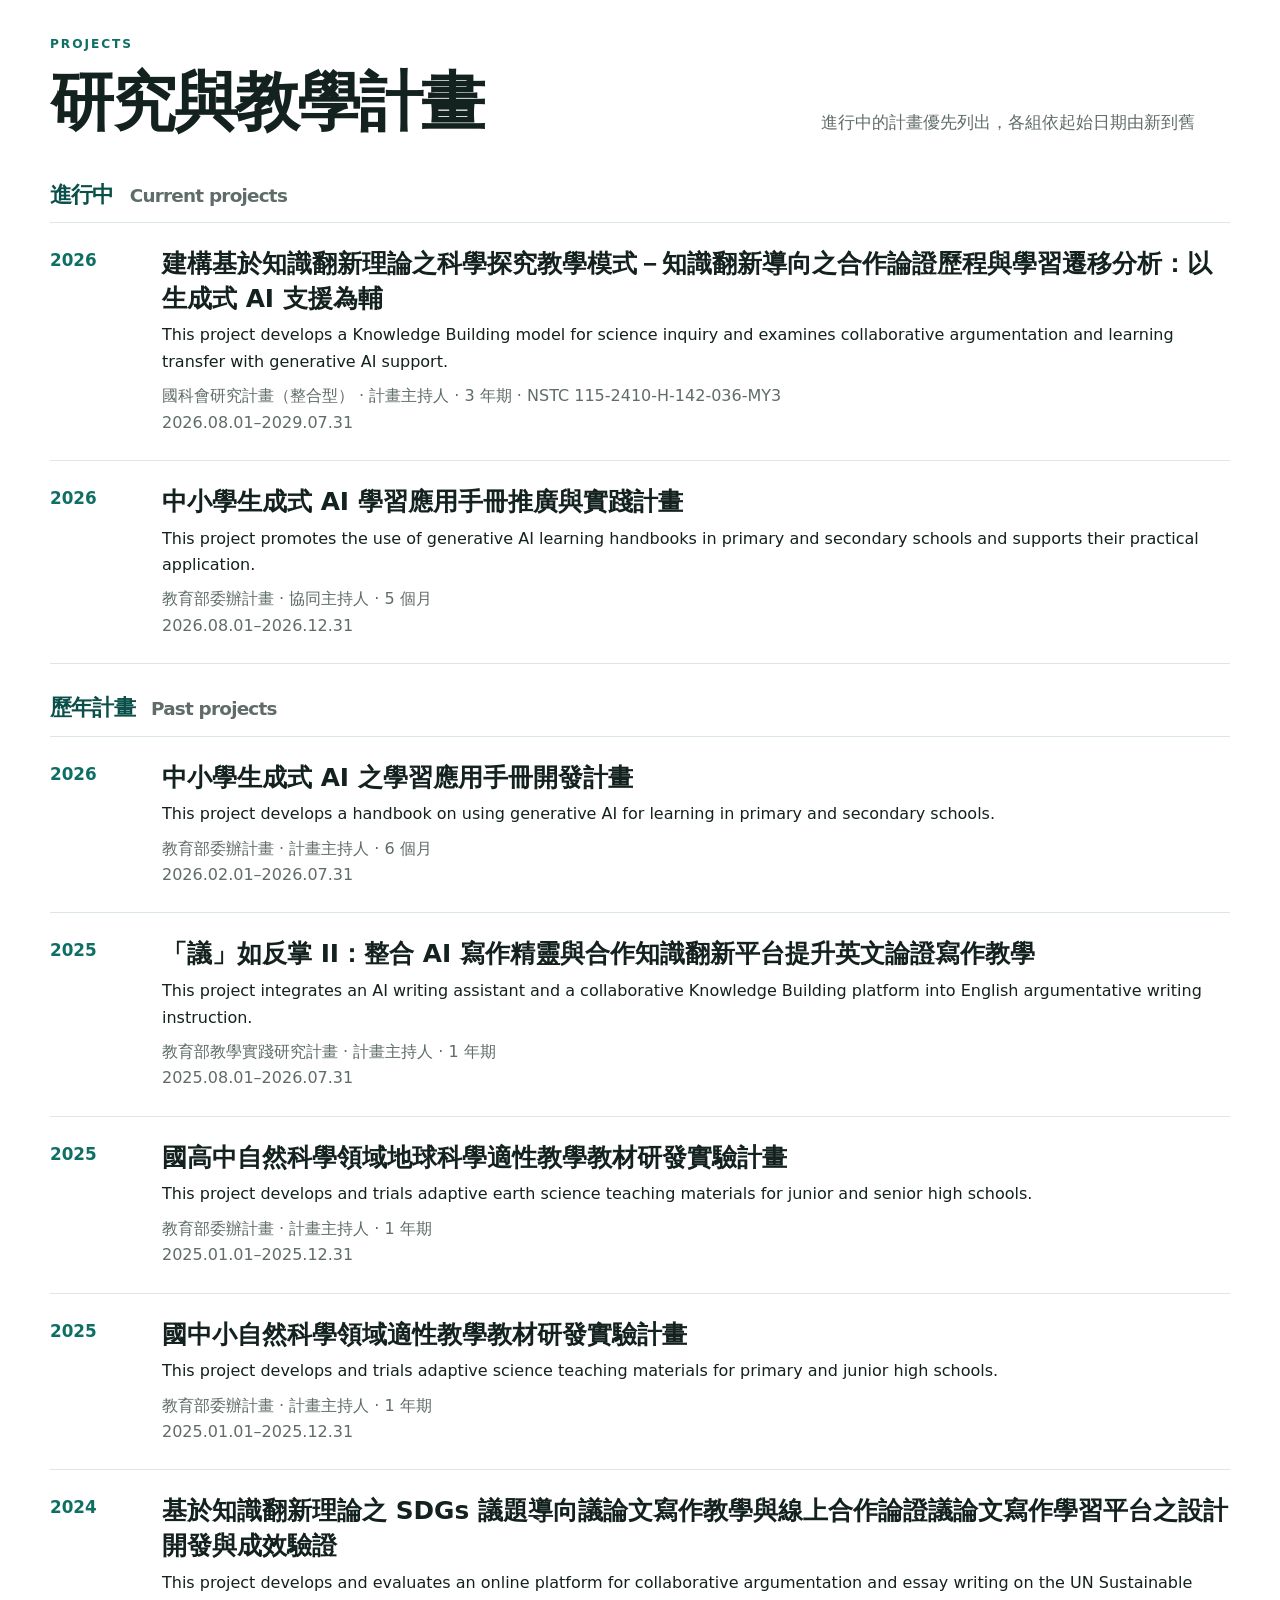
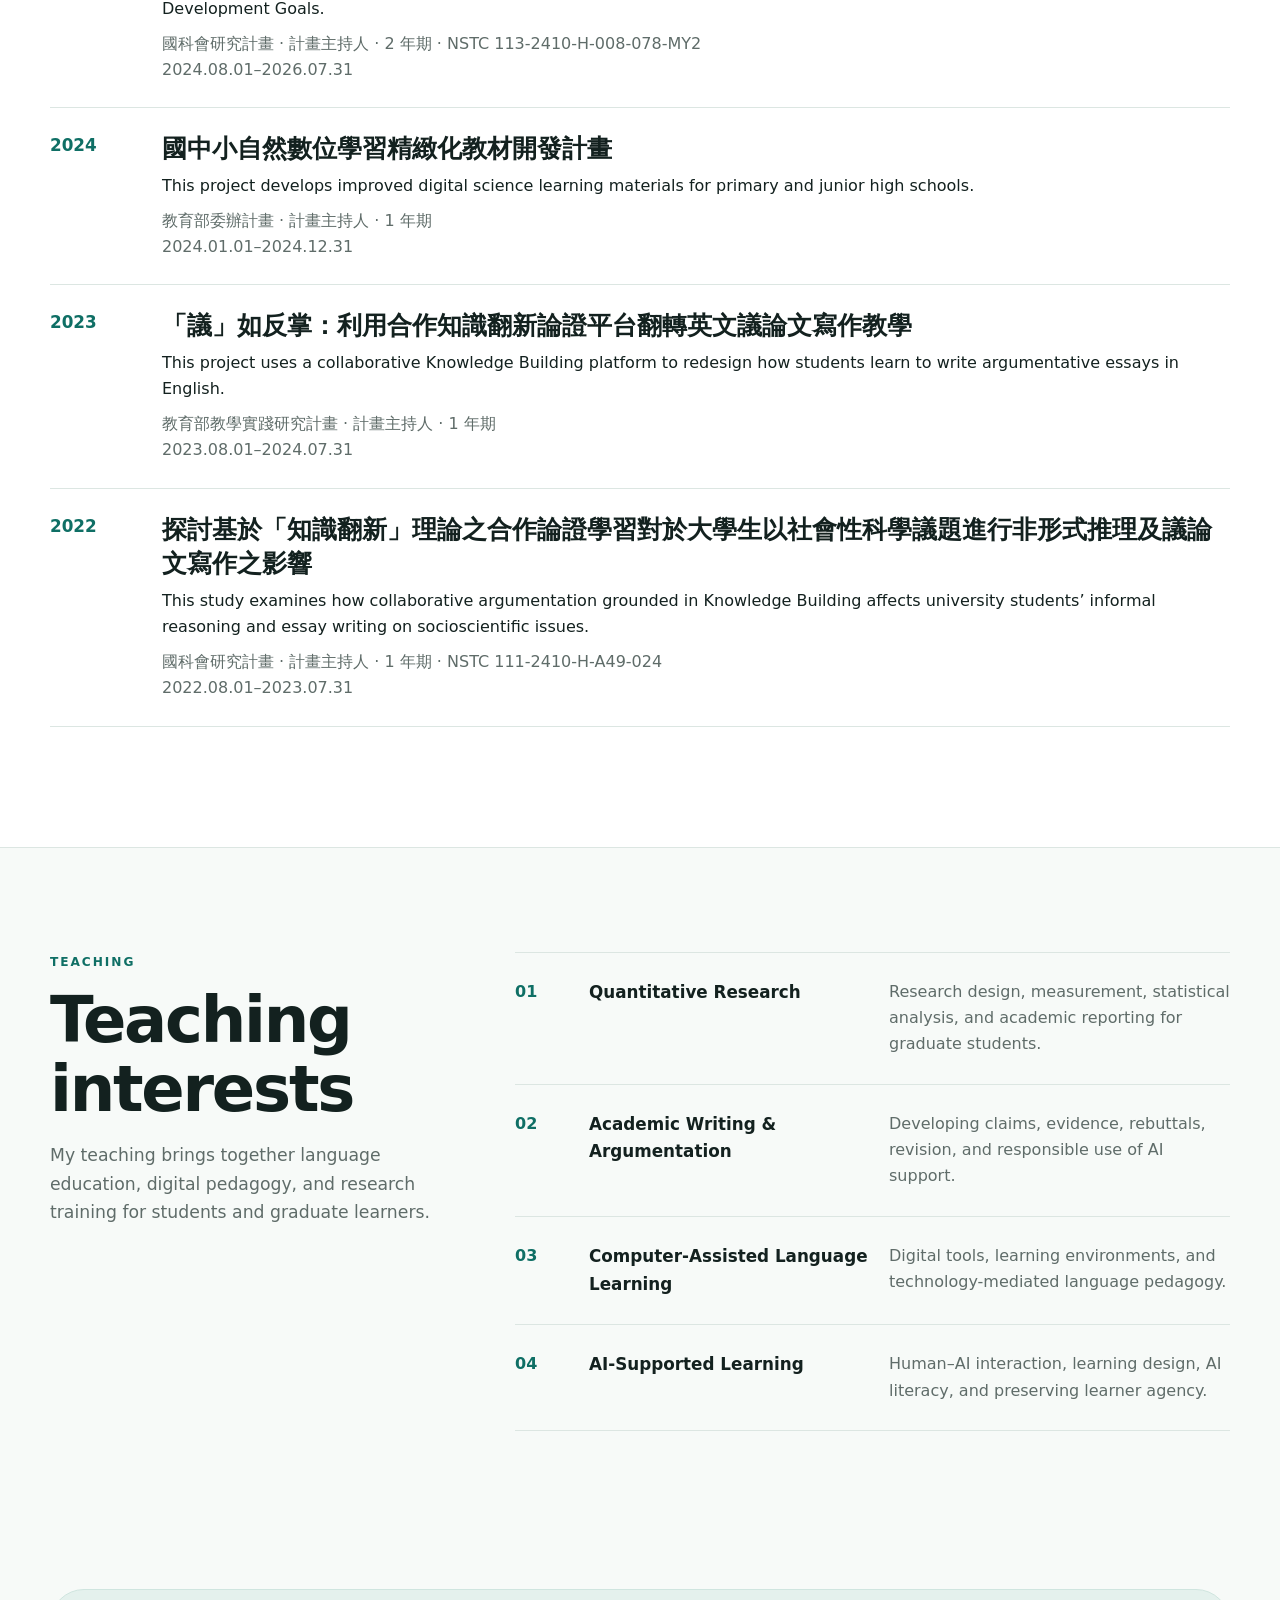
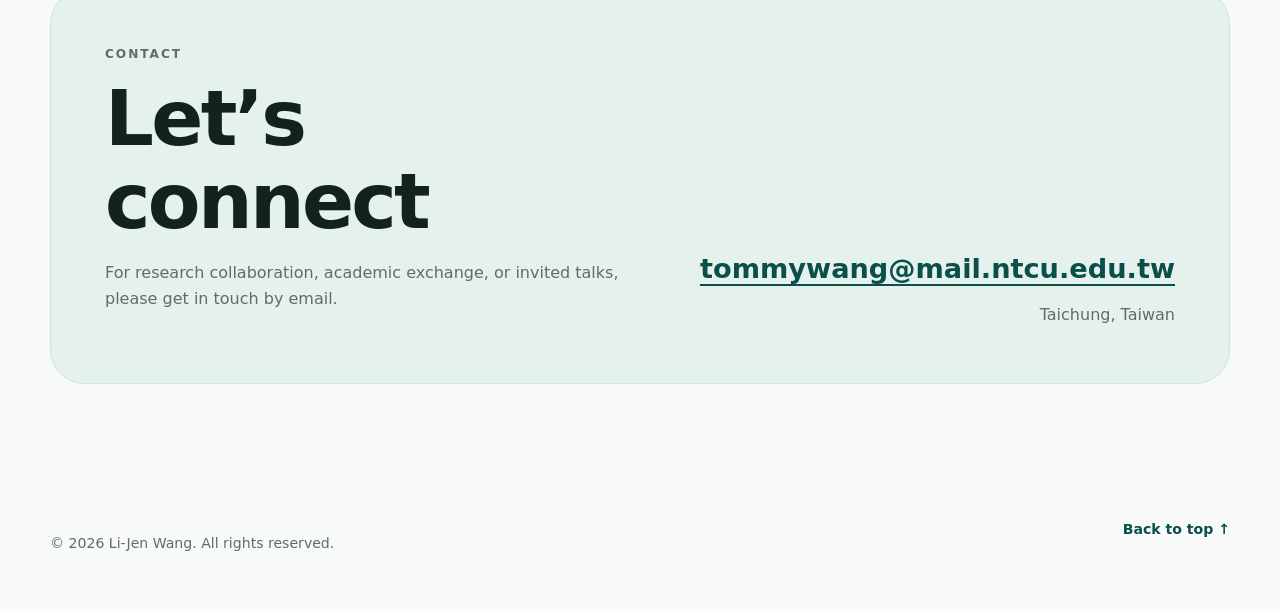
==== commit 7ba0d240: "Introduce the CAWS student workspace on the homepage" ====
--- a/index.html
+++ b/index.html
@@ -142,7 +142,7 @@
             <figcaption aria-live="polite">ACEID 2025 Tokyo, Japan</figcaption>
             <div class="carousel-dots"></div>
           </figure>
-          <a class="caws-notice" href="https://caws.lijenwang.com" aria-labelledby="caws-title" target="_blank" rel="noopener">
+          <a class="caws-notice" href="#caws" aria-labelledby="caws-title caws-intro-link">
             <svg viewBox="0 0 120 120" width="76" height="76" aria-hidden="true" focusable="false">
               <ellipse cx="60" cy="72" rx="40" ry="42" fill="#6b4a3a"/>
               <path d="M24 40 L34 18 L46 36 Z" fill="#6b4a3a"/>
@@ -160,11 +160,31 @@
             <div>
               <h2 id="caws-title">CAWS</h2>
               <p>Collaborative AI Writing Studio</p>
-              <p>An AI platform for English reading and writing built by our team.</p>
+              <p id="caws-intro-link">Explore the student workspace ↓</p>
               <span class="caws-status">Under maintenance · <span lang="zh-Hant">維護中</span></span>
             </div>
           </a>
         </div>
+      </div>
+    </section>
+
+    <section class="section alt" id="caws" aria-labelledby="caws-heading">
+      <div class="container split caws-overview">
+        <div>
+          <h2 id="caws-heading">Collaborative AI Writing Studio</h2>
+          <p>CAWS helps students turn group discussion into an English essay of their own.</p>
+          <ol>
+            <li>Read the assigned topic, then post ideas and respond to classmates in the Knowledge Building Zone.</li>
+            <li>Summarize the discussion and use the AI chatbots to plan an outline and get feedback.</li>
+            <li>Draft, revise, and submit the essay in the Writing Area.</li>
+          </ol>
+          <p><a class="research-link" href="publications.html#aera-2027" target="_blank" rel="noopener">Related research on collaborative AI and argumentative writing ↗</a></p>
+          <p><a href="https://caws.lijenwang.com" target="_blank" rel="noopener">Open CAWS ↗</a> · Under maintenance</p>
+        </div>
+        <figure>
+          <img src="assets/caws-student-workspace.png" width="1440" height="1000" loading="lazy" alt="The CAWS student workspace showing a discussion question and prompts for writing a new note.">
+          <figcaption>The Knowledge Building Zone with a sample discussion and a demo student account.</figcaption>
+        </figure>
       </div>
     </section>
 
--- a/assets/styles.css
+++ b/assets/styles.css
@@ -92,6 +92,14 @@
 .card h3 { font-size: 1.45rem; margin: 58px 0 12px; }
 .card p { color: var(--muted); margin: 0; }
 .research-link { display: inline-block; margin-top: 14px; color: var(--teal-dark); font-weight: 700; }
+#caws { scroll-margin-top: 96px; }
+.caws-overview { align-items: start; }
+.caws-overview h2 { font-size: clamp(2rem, 4vw, 3.5rem); }
+.caws-overview ol { padding-inline-start: 1.35em; }
+.caws-overview li + li { margin-top: 8px; }
+.caws-overview figure { min-width: 0; margin: 0; }
+.caws-overview img { display: block; width: 100%; height: auto; border: 1px solid var(--line); border-radius: 16px; }
+.caws-overview figcaption { margin-top: 8px; color: var(--muted); font-size: .9rem; }
 #aera-2027, #ai-literacy-ace-2026 { scroll-margin-top: 96px; }
 
 .pub-preview { border-top: 1px solid var(--line); }
